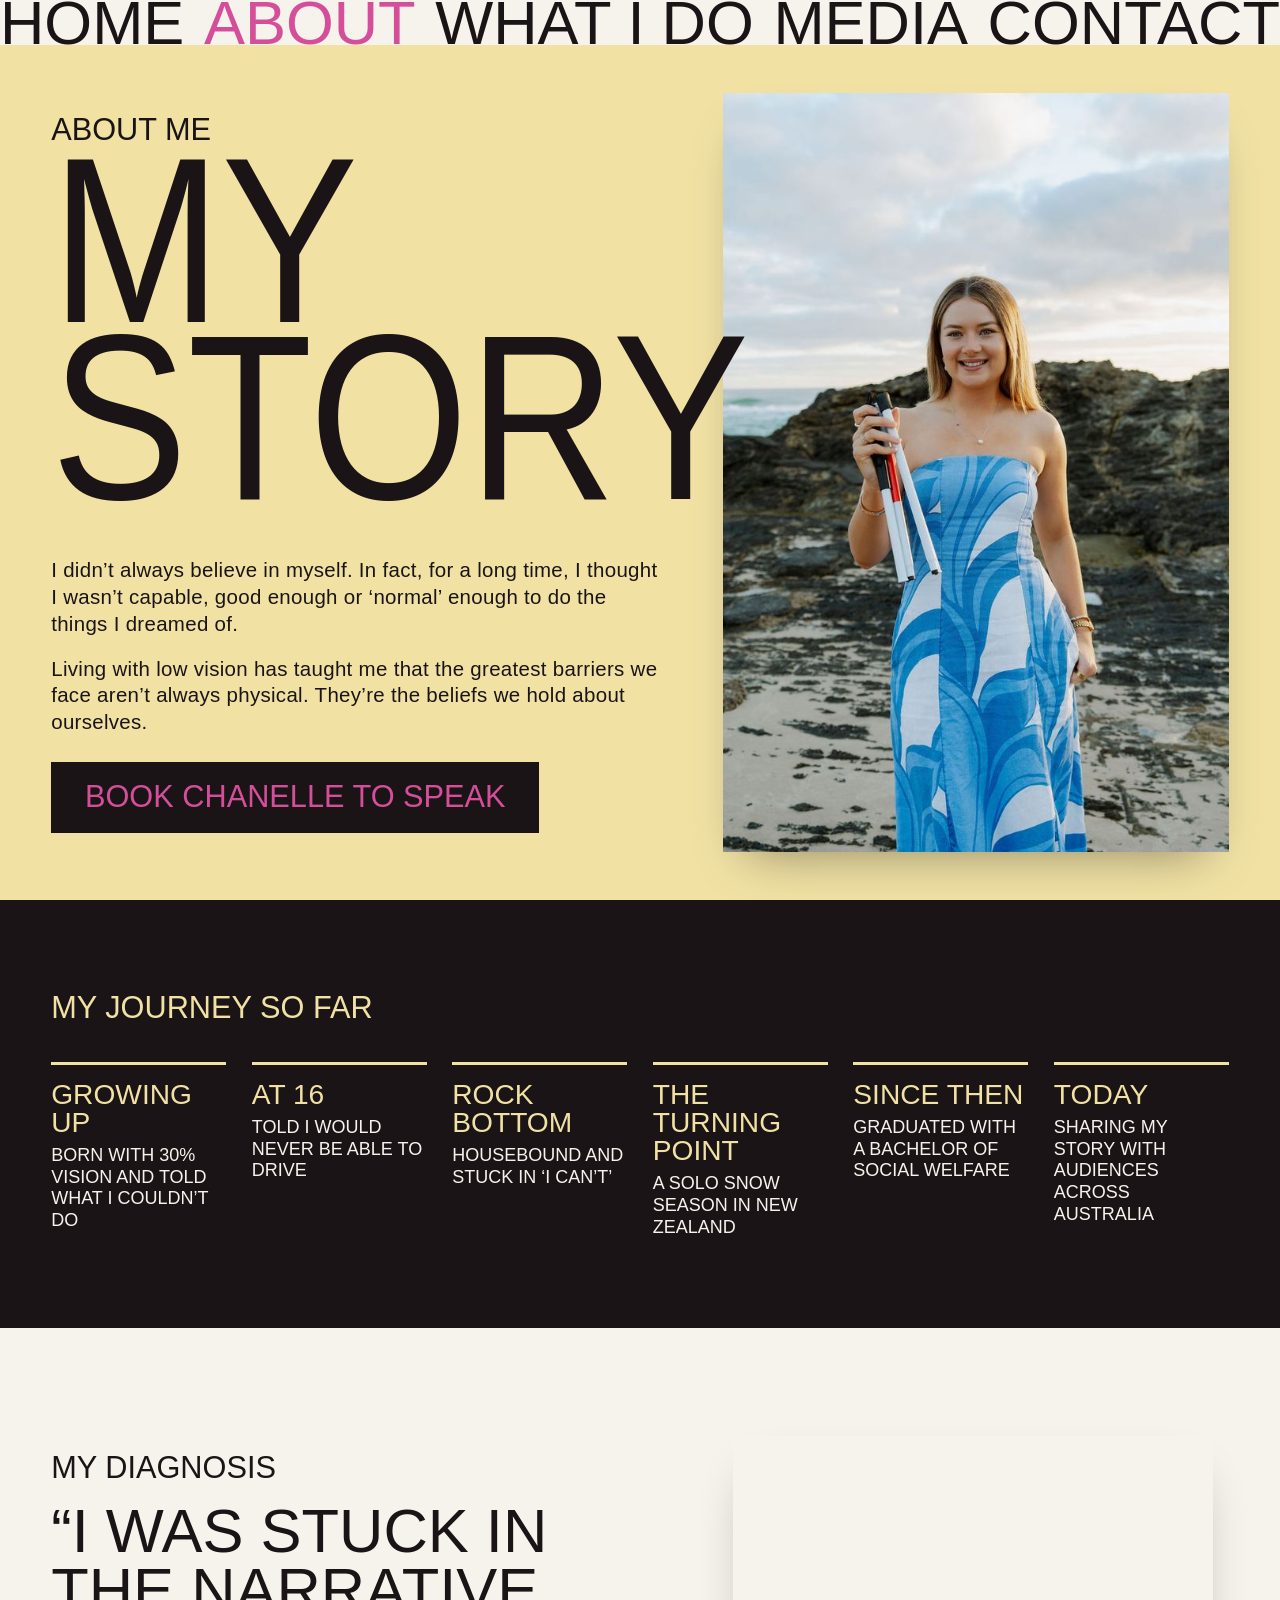
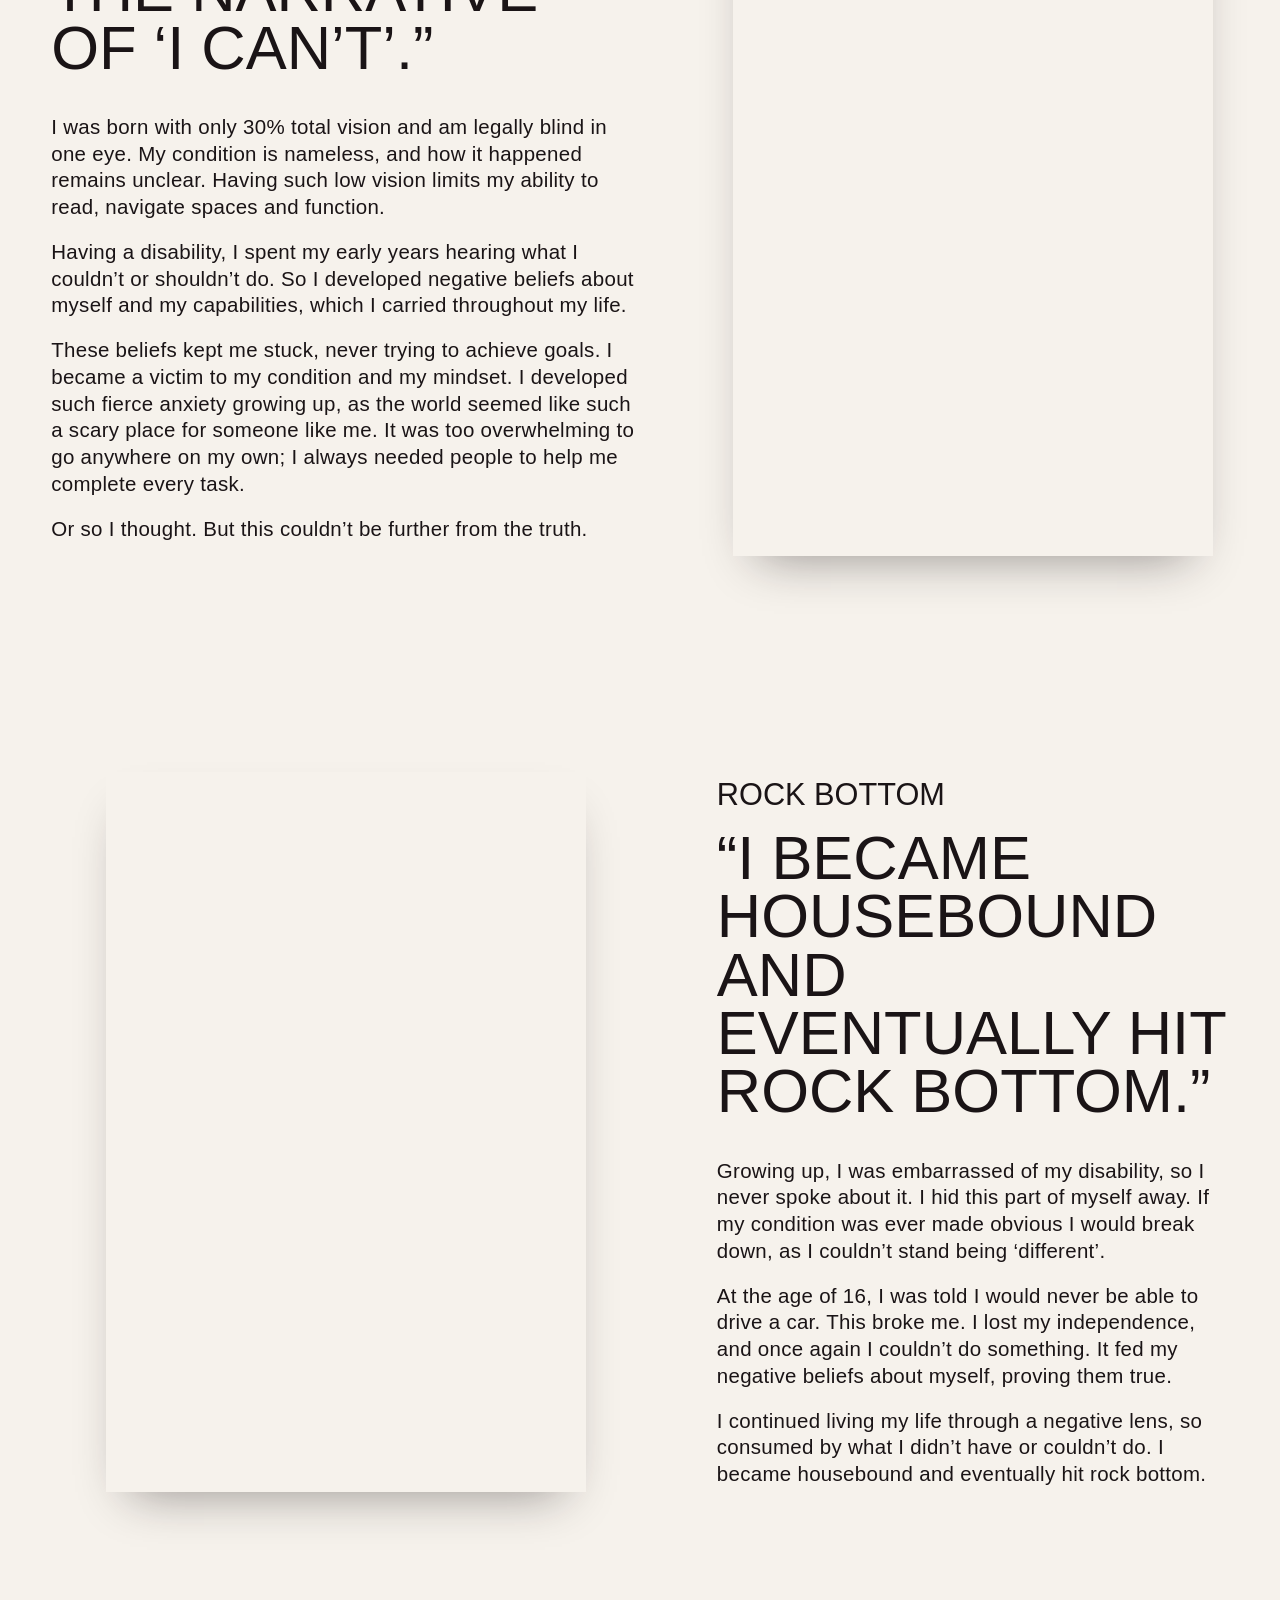
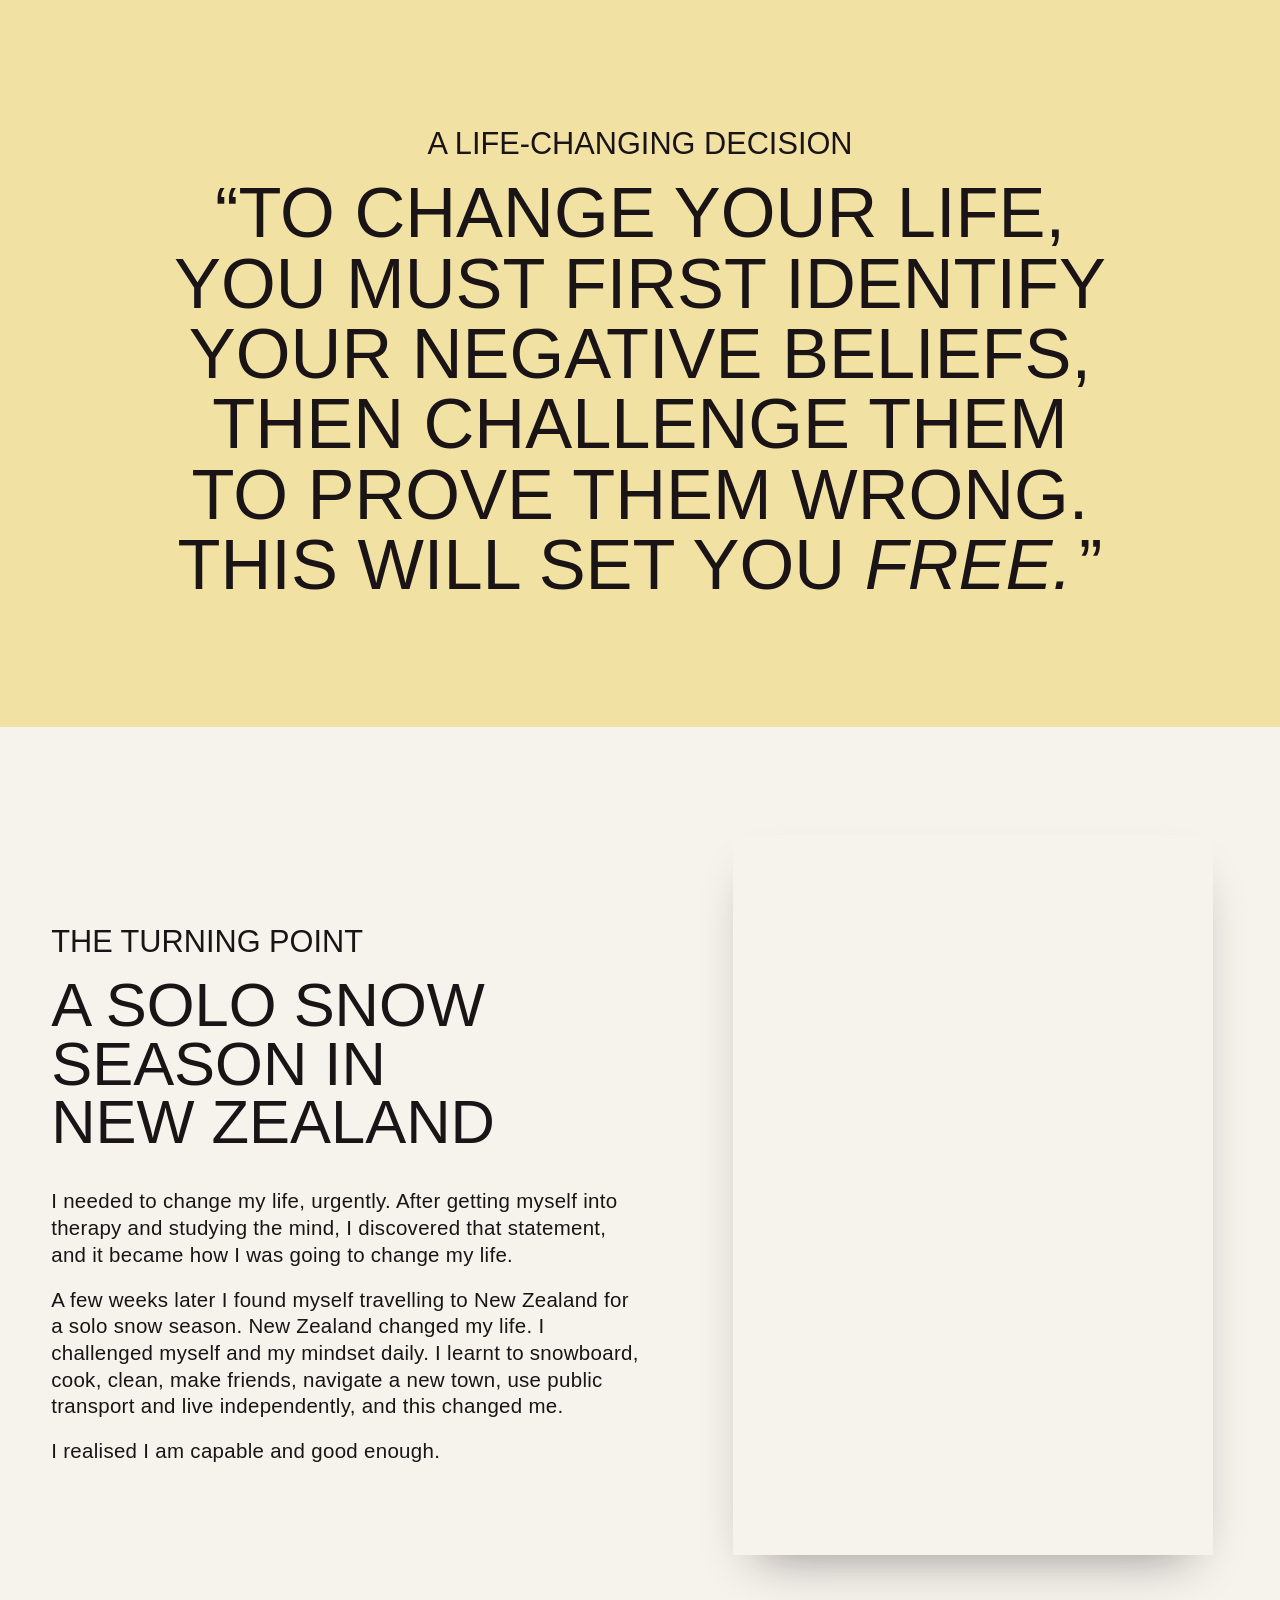
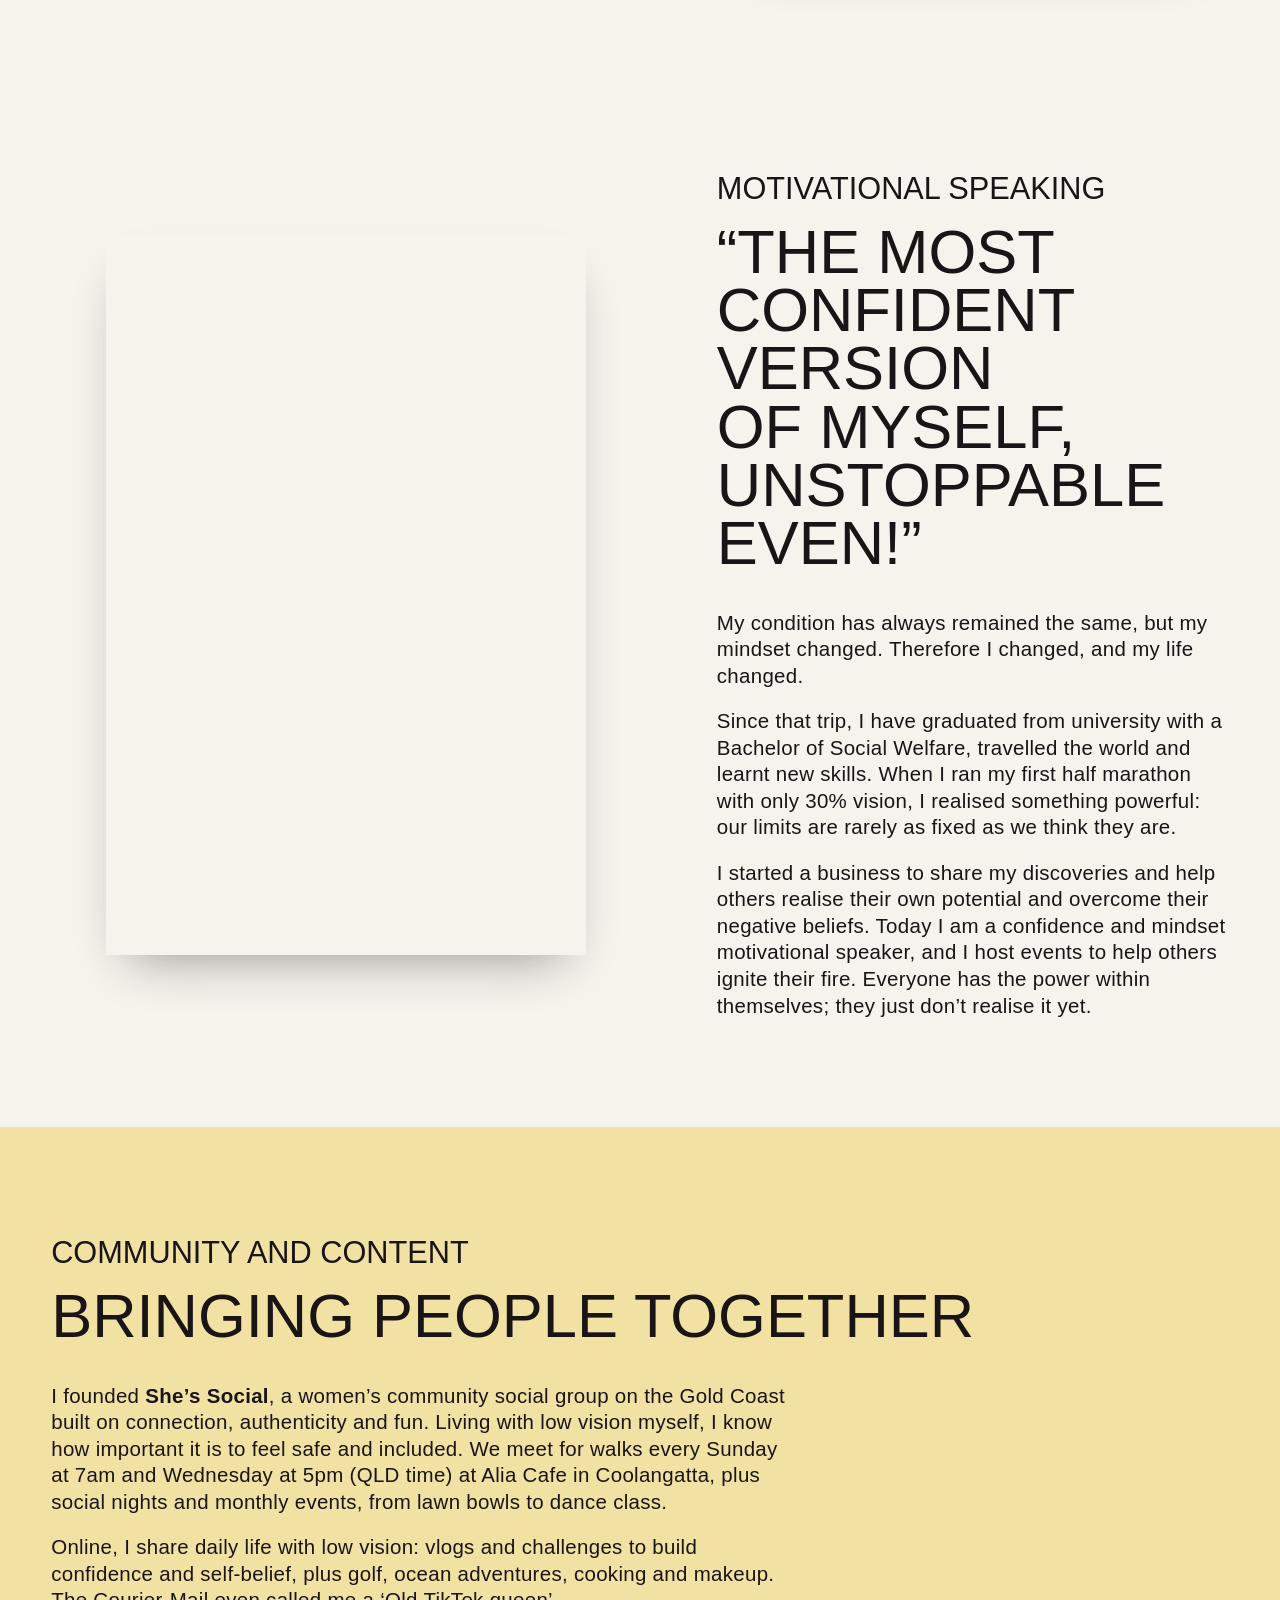
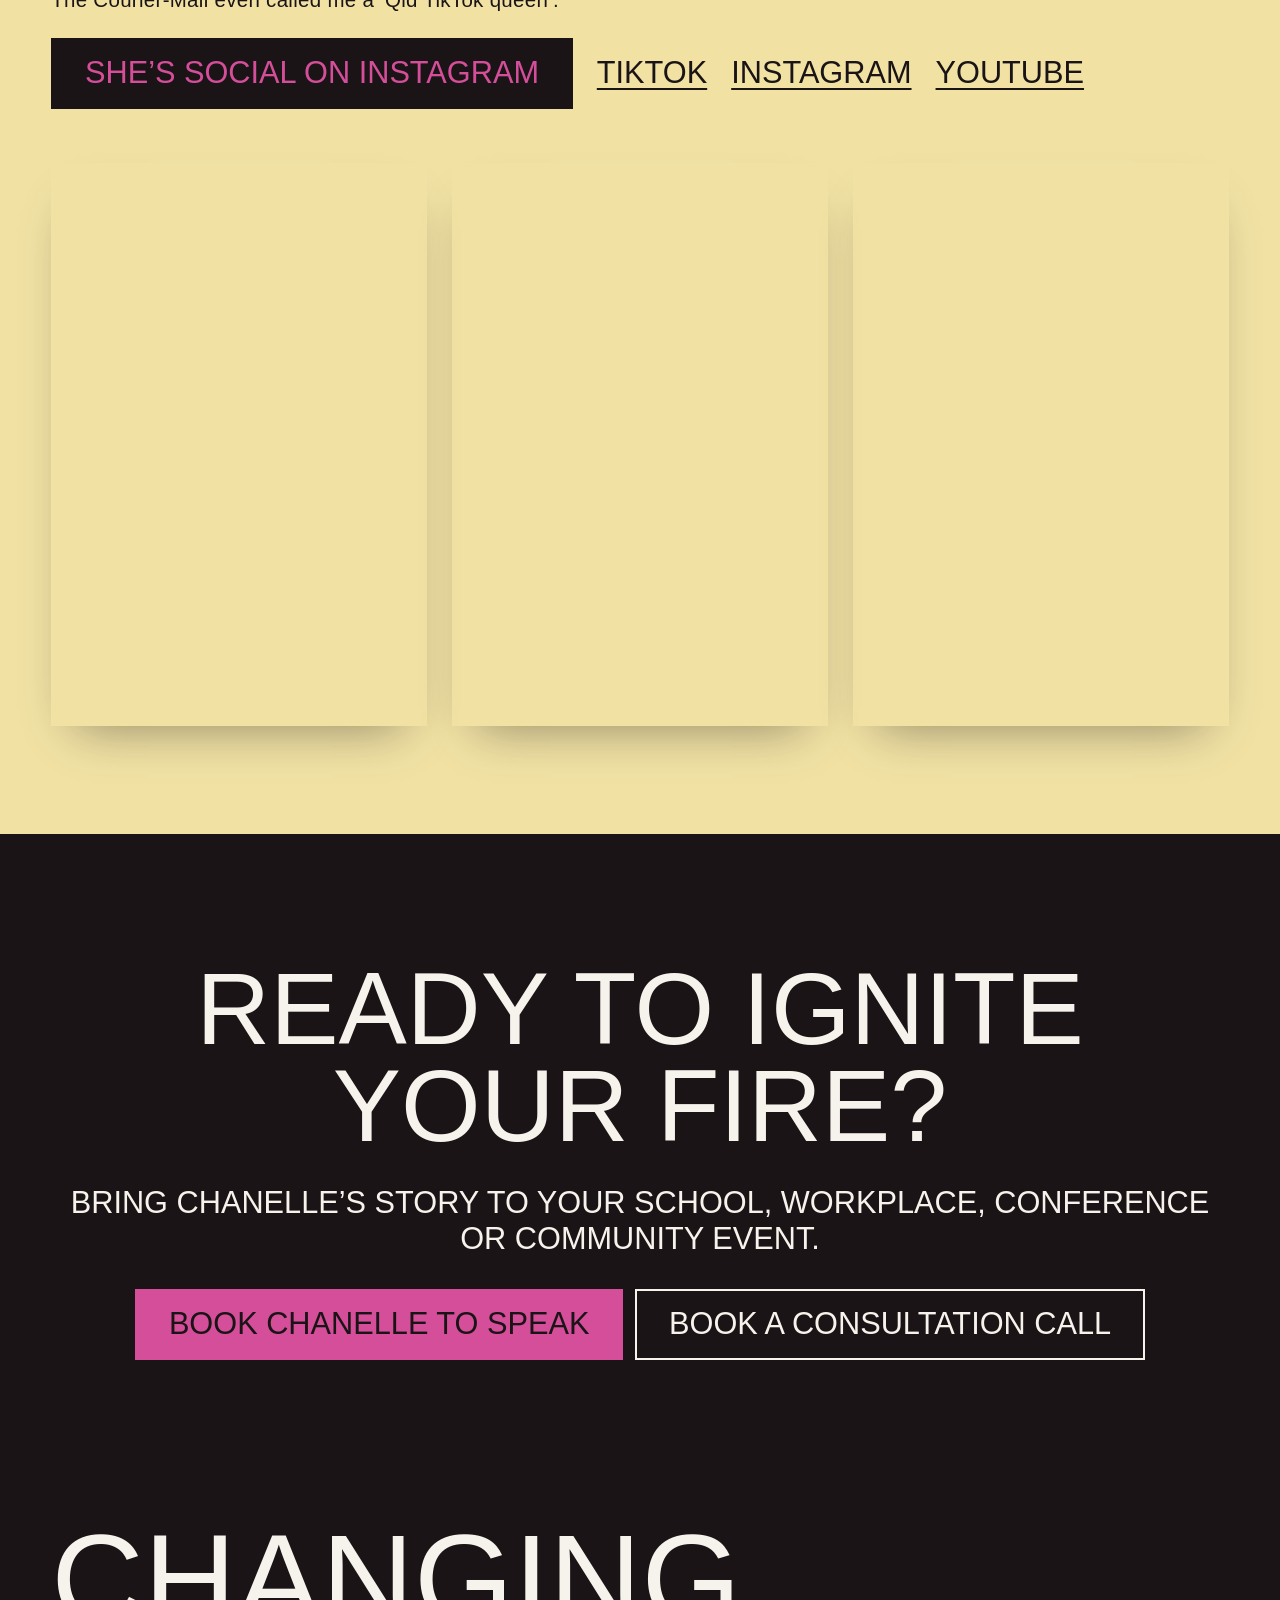
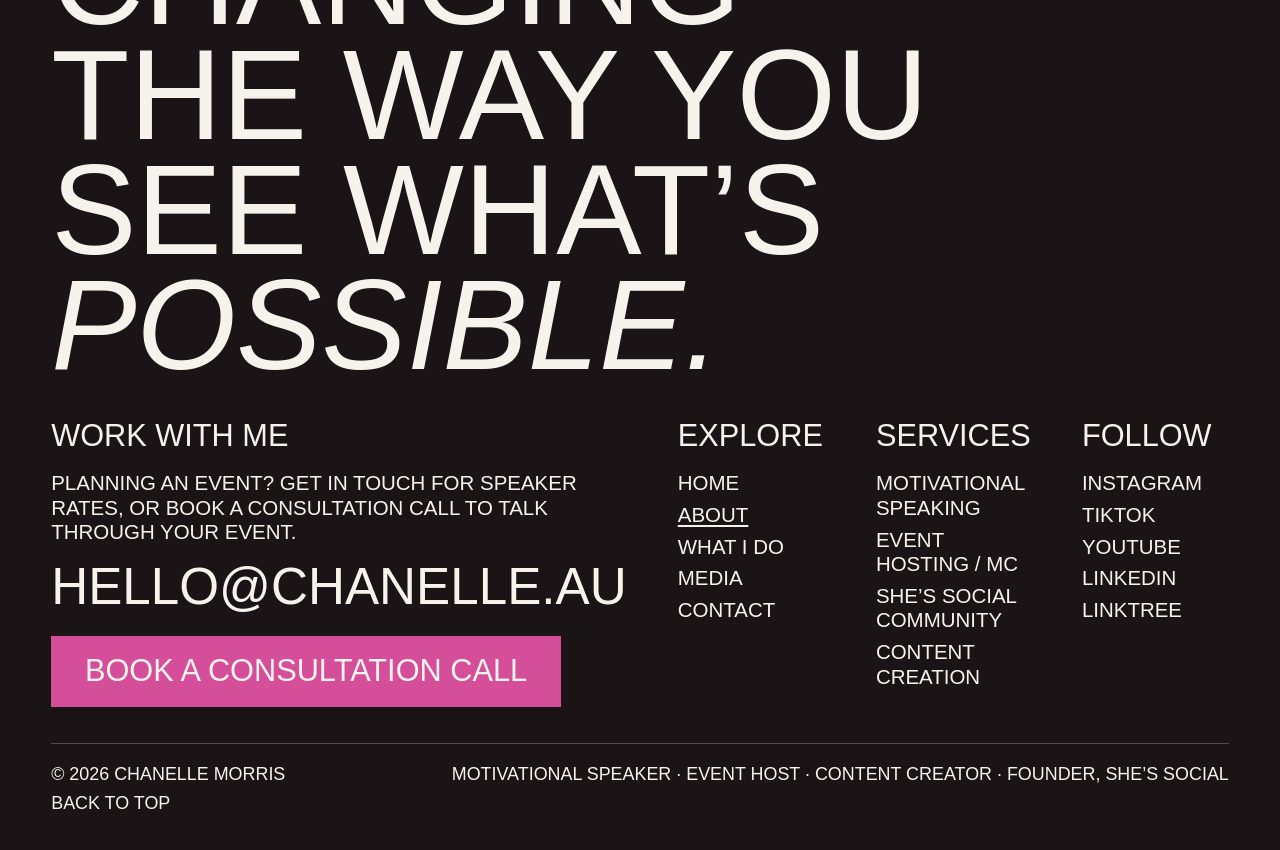
==== about.html @ a8d0dc01 "Client feedback, phases 3-5: five pages, photos and her story - New pages: About (her full story, jo" ====
<!doctype html>
<html lang="en">
<head>
  <meta charset="utf-8">
  <meta name="viewport" content="width=device-width, initial-scale=1">
  <!-- Security: only load code, styles and fonts from this site and Google Fonts;
       no plugins, no framing tricks, forms only post to this site, email or HTTPS.
       Narrow connect-src/form-action to the form service once one is chosen. -->
  <meta http-equiv="Content-Security-Policy" content="default-src 'self'; script-src 'self'; style-src 'self' https://fonts.googleapis.com; font-src https://fonts.gstatic.com; img-src 'self' data:; connect-src 'self' https:; form-action 'self' https: mailto:; base-uri 'self'; object-src 'none'; frame-src 'none'">
  <meta name="referrer" content="strict-origin-when-cross-origin">
  <title>My story · Chanelle Morris</title>
  <meta name="description" content="Born with 30% vision and told what she couldn’t do, Chanelle Morris shares how changing her mindset changed her life.">

  <link rel="preconnect" href="https://fonts.googleapis.com">
  <link rel="preconnect" href="https://fonts.gstatic.com" crossorigin>
  <link rel="stylesheet" href="https://fonts.googleapis.com/css2?family=League+Gothic&family=Mrs+Saint+Delafield&display=swap">
  <link rel="stylesheet" href="style.css">

  <script src="main.js" defer></script>
</head>
<body class="page page--about">
  <header class="site-header">
    <nav class="site-nav" aria-label="Main">
      <a href="index.html">Home</a>
      <a class="site-nav__link" href="about.html" aria-current="page">About</a>
      <a class="site-nav__link" href="what-i-do.html">What I do</a>
      <a class="site-nav__link" href="media.html">Media</a>
      <a class="site-nav__link" href="contact.html">Contact</a>
      <button class="site-nav__toggle" type="button" aria-label="Menu" aria-expanded="false" aria-controls="menu">
        <span></span><span></span><span></span>
      </button>
    </nav>
  </header>

  <div class="menu" id="menu" inert>
    <nav class="menu__nav" aria-label="Menu">
      <a class="menu__link" href="index.html"><span>Home</span></a>
      <a class="menu__link" href="about.html" aria-current="page"><span>About</span></a>
      <a class="menu__link" href="what-i-do.html"><span>What I do</span></a>
      <a class="menu__link" href="media.html"><span>Media</span></a>
      <a class="menu__link" href="contact.html"><span>Contact</span></a>
    </nav>

    <div class="menu__footer">
      <a class="menu__email" href="mailto:hello@chanelle.au">hello@chanelle.au</a>
      <a class="button button--pink menu__cta" href="contact.html?enquiry=consultation">Book a consultation call</a>
      <ul class="menu__social" aria-label="Follow Chanelle">
        <li><a href="https://www.instagram.com/chanellemorriss/" target="_blank" rel="noopener">Instagram</a></li>
        <li><a href="https://www.tiktok.com/@chanellemorriss" target="_blank" rel="noopener">TikTok</a></li>
        <li><a href="https://www.youtube.com/@chanellemorriss" target="_blank" rel="noopener">YouTube</a></li>
        <li><a href="https://au.linkedin.com/in/chanelle-morris-b54a25160" target="_blank" rel="noopener">LinkedIn</a></li>
        <li><a href="https://linktr.ee/chanellemorris" target="_blank" rel="noopener">Linktree</a></li>
      </ul>
    </div>
  </div>

  <main>
    <section class="page-hero" aria-labelledby="page-title">
      <div class="page-hero__text">
        <p class="page-hero__label">About me</p>
        <h1 class="page-hero__title" id="page-title"><span>My story</span></h1>
        <div class="prose page-hero__intro">
          <p>I didn’t always believe in myself. In fact, for a long time, I thought I wasn’t capable, good enough or ‘normal’ enough to do the things I dreamed of.</p>
          <p>Living with low vision has taught me that the greatest barriers we face aren’t always physical. They’re the beliefs we hold about ourselves.</p>
        </div>
        <div class="page-hero__buttons">
        <a class="button" href="contact.html?enquiry=speaking">Book Chanelle to speak</a>
        </div>
      </div>
      <figure class="page-hero__photo">
        <img src="images/photos/cane-folded-1024.jpg" srcset="images/photos/cane-folded-640.jpg 640w, images/photos/cane-folded-1024.jpg 1024w" sizes="(max-width: 700px) 100vw, 40vw" width="1024" height="1536" alt="Chanelle grinning as she holds her folded white cane" decoding="async">
      </figure>
    </section>

    <section class="timeline" aria-labelledby="timeline-title">
      <h2 class="timeline__title" id="timeline-title">My journey so far</h2>
      <ol class="timeline__list">
        <li class="timeline__item">
          <p class="timeline__when">Growing up</p>
          <p class="timeline__what">Born with 30% vision and told what I couldn’t do</p>
        </li>
        <li class="timeline__item">
          <p class="timeline__when">At 16</p>
          <p class="timeline__what">Told I would never be able to drive</p>
        </li>
        <li class="timeline__item">
          <p class="timeline__when">Rock bottom</p>
          <p class="timeline__what">Housebound and stuck in ‘I can’t’</p>
        </li>
        <li class="timeline__item">
          <p class="timeline__when">The turning point</p>
          <p class="timeline__what">A solo snow season in New Zealand</p>
        </li>
        <li class="timeline__item">
          <p class="timeline__when">Since then</p>
          <p class="timeline__what">Graduated with a Bachelor of Social Welfare</p>
        </li>
        <li class="timeline__item">
          <p class="timeline__when">Today</p>
          <p class="timeline__what">Sharing my story with audiences across Australia</p>
        </li>
      </ol>
    </section>

    <section class="chapter">
      <div class="chapter__text">
        <p class="chapter__label">My diagnosis</p>
        <h2 class="chapter__title">“I was stuck in the narrative of ‘I can’t’.”</h2>
        <div class="prose">
          <p>I was born with only 30% total vision and am legally blind in one eye. My condition is nameless, and how it happened remains unclear. Having such low vision limits my ability to read, navigate spaces and function.</p>
          <p>Having a disability, I spent my early years hearing what I couldn’t or shouldn’t do. So I developed negative beliefs about myself and my capabilities, which I carried throughout my life.</p>
          <p>These beliefs kept me stuck, never trying to achieve goals. I became a victim to my condition and my mindset. I developed such fierce anxiety growing up, as the world seemed like such a scary place for someone like me. It was too overwhelming to go anywhere on my own; I always needed people to help me complete every task.</p>
          <p>Or so I thought. But this couldn’t be further from the truth.</p>
        </div>
        <!-- TODO(Chanelle): update the "30%" wording and add more about her condition here when she is ready. -->
      </div>
      <figure class="chapter__photo">
        <img src="images/photos/low-vision-badge-1024.jpg" srcset="images/photos/low-vision-badge-640.jpg 640w, images/photos/low-vision-badge-1024.jpg 1024w" sizes="(max-width: 700px) 100vw, 40vw" width="1024" height="1536" alt="Chanelle smiling as she holds up a badge that reads ‘I have low vision’" loading="lazy" decoding="async">
      </figure>
    </section>

    <section class="chapter chapter--flip">
      <div class="chapter__text">
        <p class="chapter__label">Rock bottom</p>
        <h2 class="chapter__title">“I became housebound and eventually hit rock bottom.”</h2>
        <div class="prose">
          <p>Growing up, I was embarrassed of my disability, so I never spoke about it. I hid this part of myself away. If my condition was ever made obvious I would break down, as I couldn’t stand being ‘different’.</p>
          <p>At the age of 16, I was told I would never be able to drive a car. This broke me. I lost my independence, and once again I couldn’t do something. It fed my negative beliefs about myself, proving them true.</p>
          <p>I continued living my life through a negative lens, so consumed by what I didn’t have or couldn’t do. I became housebound and eventually hit rock bottom.</p>
        </div>
      </div>
      <figure class="chapter__photo">
        <img src="images/photos/beach-sitting-1024.jpg" srcset="images/photos/beach-sitting-640.jpg 640w, images/photos/beach-sitting-1024.jpg 1024w" sizes="(max-width: 700px) 100vw, 40vw" width="1024" height="1536" alt="Chanelle sitting on the sand, resting her cheek on her hand" loading="lazy" decoding="async">
      </figure>
    </section>

    <section class="statement">
      <p class="statement__label">A life-changing decision</p>
      <blockquote class="statement__quote">
        <p>“To change your life, you must first identify your negative beliefs, then challenge them to prove them wrong. This will set you <em>free.</em>”</p>
      </blockquote>
    </section>

    <section class="chapter">
      <div class="chapter__text">
        <p class="chapter__label">The turning point</p>
        <h2 class="chapter__title">A solo snow season in New Zealand</h2>
        <div class="prose">
          <p>I needed to change my life, urgently. After getting myself into therapy and studying the mind, I discovered that statement, and it became how I was going to change my life.</p>
          <p>A few weeks later I found myself travelling to New Zealand for a solo snow season. New Zealand changed my life. I challenged myself and my mindset daily. I learnt to snowboard, cook, clean, make friends, navigate a new town, use public transport and live independently, and this changed me.</p>
          <p>I realised I am capable and good enough.</p>
        </div>
      </div>
      <figure class="chapter__photo">
        <img src="images/photos/cane-stool-1024.jpg" srcset="images/photos/cane-stool-640.jpg 640w, images/photos/cane-stool-1024.jpg 1024w" sizes="(max-width: 700px) 100vw, 40vw" width="1024" height="1536" alt="Chanelle sitting on a stool on the rocks, holding her white cane" loading="lazy" decoding="async">
      </figure>
    </section>

    <section class="chapter chapter--flip">
      <div class="chapter__text">
        <p class="chapter__label">Motivational speaking</p>
        <h2 class="chapter__title">“The most confident version of myself, unstoppable even!”</h2>
        <div class="prose">
          <p>My condition has always remained the same, but my mindset changed. Therefore I changed, and my life changed.</p>
          <p>Since that trip, I have graduated from university with a Bachelor of Social Welfare, travelled the world and learnt new skills. When I ran my first half marathon with only 30% vision, I realised something powerful: our limits are rarely as fixed as we think they are.</p>
          <p>I started a business to share my discoveries and help others realise their own potential and overcome their negative beliefs. Today I am a confidence and mindset motivational speaker, and I host events to help others ignite their fire. Everyone has the power within themselves; they just don’t realise it yet.</p>
        </div>
      </div>
      <figure class="chapter__photo">
        <img src="images/photos/speaking-mic-1024.jpg" srcset="images/photos/speaking-mic-640.jpg 640w, images/photos/speaking-mic-1024.jpg 1024w" sizes="(max-width: 700px) 100vw, 40vw" width="1024" height="1536" alt="Chanelle speaking into a microphone with her notebook open, in front of dark rocks" loading="lazy" decoding="async">
      </figure>
    </section>

    <section class="community" aria-labelledby="community-title">
      <div class="community__text">
        <p class="chapter__label">Community and content</p>
        <h2 class="chapter__title" id="community-title">Bringing people together</h2>
        <div class="prose">
          <p>I founded <strong>She’s Social</strong>, a women’s community social group on the Gold Coast built on connection, authenticity and fun. Living with low vision myself, I know how important it is to feel safe and included. We meet for walks every Sunday at 7am and Wednesday at 5pm (QLD time) at Alia Cafe in Coolangatta, plus social nights and monthly events, from lawn bowls to dance class.</p>
          <p>Online, I share daily life with low vision: vlogs and challenges to build confidence and self-belief, plus golf, ocean adventures, cooking and makeup. The Courier-Mail even called me a ‘Qld TikTok queen’.</p>
        </div>
        <ul class="community__links">
          <li><a class="button" href="https://www.instagram.com/shessocial_/" target="_blank" rel="noopener">She’s Social on Instagram</a></li>
          <li><a href="https://www.tiktok.com/@chanellemorriss" target="_blank" rel="noopener">TikTok</a></li>
          <li><a href="https://www.instagram.com/chanellemorriss/" target="_blank" rel="noopener">Instagram</a></li>
          <li><a href="https://www.youtube.com/@chanellemorriss" target="_blank" rel="noopener">YouTube</a></li>
        </ul>
      </div>
      <div class="community__photos">
        <figure><img src="images/photos/rocks-laughing-1024.jpg" srcset="images/photos/rocks-laughing-640.jpg 640w, images/photos/rocks-laughing-1024.jpg 1024w" sizes="(max-width: 700px) 100vw, 33vw" width="1024" height="1536" alt="Chanelle laughing, sitting on the rocks by the sea" loading="lazy" decoding="async"></figure>
        <figure><img src="images/photos/beach-kick-1024.jpg" srcset="images/photos/beach-kick-640.jpg 640w, images/photos/beach-kick-1024.jpg 1024w" sizes="(max-width: 700px) 100vw, 33vw" width="1024" height="1536" alt="Chanelle kicking up her heel on the sand, laughing" loading="lazy" decoding="async"></figure>
        <figure><img src="images/photos/celebration-1024.jpg" srcset="images/photos/celebration-640.jpg 640w, images/photos/celebration-1024.jpg 1024w" sizes="(max-width: 700px) 100vw, 33vw" width="1024" height="1536" alt="Chanelle laughing, holding a bottle of bubbles and two glasses on the beach" loading="lazy" decoding="async"></figure>
      </div>
    </section>

    <section class="cta-band">
      <h2 class="cta-band__title">Ready to ignite your fire?</h2>
      <p class="cta-band__text">Bring Chanelle’s story to your school, workplace, conference or community event.</p>
      <div class="cta-band__buttons">
        <a class="button button--pink" href="contact.html?enquiry=speaking">Book Chanelle to speak</a>
        <a class="button button--outline" href="contact.html?enquiry=consultation">Book a consultation call</a>
      </div>
    </section>
  </main>

  <footer class="site-footer">
    <p class="site-footer__statement">Changing the way you see what’s <em>possible.</em></p>

    <div class="site-footer__columns">
      <div class="site-footer__contact">
        <h2 class="site-footer__heading">Work with me</h2>
        <p>Planning an event? Get in touch for speaker rates, or book a consultation call to talk through your event.</p>
        <a class="site-footer__email" href="mailto:hello@chanelle.au">hello@chanelle.au</a>
        <a class="button button--pink" href="contact.html?enquiry=consultation">Book a consultation call</a>
      </div>

      <nav aria-label="Footer">
        <h2 class="site-footer__heading">Explore</h2>
        <ul>
          <li><a href="index.html">Home</a></li>
          <li><a href="about.html" aria-current="page">About</a></li>
          <li><a href="what-i-do.html">What I do</a></li>
          <li><a href="media.html">Media</a></li>
          <li><a href="contact.html">Contact</a></li>
        </ul>
      </nav>

      <div>
        <h2 class="site-footer__heading">Services</h2>
        <ul>
          <li>Motivational speaking</li>
          <li>Event hosting / MC</li>
          <li>She’s Social community</li>
          <li>Content creation</li>
        </ul>
      </div>

      <div>
        <h2 class="site-footer__heading">Follow</h2>
        <ul>
          <li><a href="https://www.instagram.com/chanellemorriss/" target="_blank" rel="noopener">Instagram</a></li>
          <li><a href="https://www.tiktok.com/@chanellemorriss" target="_blank" rel="noopener">TikTok</a></li>
          <li><a href="https://www.youtube.com/@chanellemorriss" target="_blank" rel="noopener">YouTube</a></li>
          <li><a href="https://au.linkedin.com/in/chanelle-morris-b54a25160" target="_blank" rel="noopener">LinkedIn</a></li>
          <li><a href="https://linktr.ee/chanellemorris" target="_blank" rel="noopener">Linktree</a></li>
        </ul>
      </div>
    </div>

    <div class="site-footer__bottom">
      <p>© 2026 Chanelle Morris</p>
      <p>Motivational speaker · Event host · Content creator · Founder, She’s Social</p>
      <a href="#">Back to top</a>
    </div>
  </footer>
</body>
</html>
---- style.css ----
/* ==========================================================================
   Tokens
   ========================================================================== */

:root {
  --off-white: #F6F2EC;
  --pink: #D44E9A;   /* sampled from the dress in the hero photo */
  --ink: #1A1416;
  --cream: #FFF8F4;
  --yellow: #F1E2A4;   /* her brand colours (from her previous site): */
  --blue: #9EDCF5;     /* one per section, all with black text */
  --green: #A9C98D;

  --font: "League Gothic", "Arial Narrow", sans-serif;   /* the one typeface, used everywhere... */
  --font-signature: "Mrs Saint Delafield", cursive;        /* ...except her signature */

  /* Nav text size, reused for small labels. The fixed header is a touch taller,
     and full-screen sections fill the screen below it. */
  --nav-size: clamp(1.25rem, 2.4vw, 2.25rem);
  --header-nav-size: calc(var(--nav-size) * 2);   /* desktop header links: twice the label size */
  --header-h: calc(var(--header-nav-size) * 0.735);   /* the capitals' height: the bar hugs the letters top and bottom */
  --screen-h: calc(100svh - var(--header-h));

  --pad: clamp(16px, 4vw, 4rem);   /* side padding */

  /* Hero: CHANELLE · photo · MORRIS. The photo is a 2:3 portrait (height 1.5x
     its width). Both names share one size, set so CHANELLE (2.77em wide) fills
     its side and just touches the photo; then stretched tall. */
  --stage-top: clamp(1.5rem, 6svh, 4rem);
  --photo-w: clamp(220px, min(26vw, 46svh), 420px);
  --tuck: calc(var(--photo-w) * 0.03);   /* just enough to tuck under the photo's edge */
  --hero-name-size: calc(((100vw - 2 * var(--pad) - var(--photo-w)) / 2 + var(--tuck)) / 2.8);
  --hero-stretch: 1.5;
}

/* Phones: a taller header, and the names stack above and below the photo,
   each spanning the full width. */
@media (max-width: 700px) {
  :root {
    --header-h: 48px;   /* Home and the hamburger are inset, so the header is taller */
    --photo-w: 60vw;
    --hero-name-size: calc((100vw - 32px) / 2.8);
    --hero-stretch: 1.25;
  }
}


/* ==========================================================================
   Base
   ========================================================================== */

*,
*::before,
*::after {
  box-sizing: border-box;
}

html {
  scroll-padding-top: var(--header-h);   /* anchor links land just below the fixed header */
}

/* Column layout so the hero (and its pink band) fills the rest of short screens. */
body {
  display: flex;
  flex-direction: column;
  min-height: 100svh;
  margin: 0;
  background: var(--off-white);
  color: var(--ink);
  font-family: var(--font);
  text-transform: uppercase;
  -webkit-font-smoothing: antialiased;
}

main {
  flex: 1 0 auto;
  display: flex;
  flex-direction: column;
}

img {
  display: block;
  max-width: 100%;
}

/* Text for screen readers (and search engines) only. */
.visually-hidden {
  position: absolute;
  width: 1px;
  height: 1px;
  margin: -1px;
  padding: 0;
  overflow: hidden;
  clip-path: inset(50%);
  white-space: nowrap;
  border: 0;
}

/* League Gothic has no italic, so browsers slant it for <em>. The slant leans
   into the next space, so give it a little room back. */
em {
  margin-right: 0.1em;
}

/* One button style: ink with pink text, or pink with ink text on dark
   backgrounds. Both turn off-white on hover. */
.button {
  display: inline-block;
  padding: 0.65em 1.1em;
  border: 0;
  background: var(--ink);
  color: var(--pink);
  font: inherit;
  font-size: var(--nav-size);
  line-height: 1;
  text-align: center;
  text-decoration: none;
  text-transform: inherit;
  cursor: pointer;
  transition: background-color 0.2s, color 0.2s;
}

.button--pink {
  background: var(--pink);
  color: var(--ink);
}

.button--outline {
  background: transparent;
  color: inherit;
  box-shadow: inset 0 0 0 2px currentColor;
}

.button:hover,
.button:focus-visible {
  background: var(--off-white);
  color: var(--ink);
}

.button:focus-visible {
  outline: 2px solid var(--ink);
  outline-offset: 4px;
}


/* ==========================================================================
   Navigation
   ========================================================================== */

/* Pinned to the top of the screen. It also has to sit above the hero: the huge
   name's (invisible) line box reaches up under the links and would otherwise
   swallow their clicks. */
.site-header {
  position: sticky;
  top: 0;
  z-index: 10;
  height: var(--header-h);
  background: var(--off-white);
}

/* Flush with the top and both sides: the first and last items touch the edges,
   with equal gaps between all four. */
.site-nav {
  display: flex;
  justify-content: space-between;
  align-items: flex-start;
}

.site-nav a {
  font-size: var(--header-nav-size);
  line-height: 1;
  text-box: trim-both cap alphabetic;   /* no space above the capitals, so they touch the top */
  text-decoration: none;
  color: var(--ink);
  transition: color 0.2s;
}

.site-nav a:hover,
.site-nav a:focus-visible,
.site-nav a[aria-current="page"] {
  color: var(--pink);
}

/* Underline rather than an outline, which would be cut off at the page edge. */
.site-nav a:focus-visible {
  outline: none;
  text-decoration: underline;
  text-decoration-thickness: 2px;
  text-underline-offset: 0.15em;
}

/* Hamburger (phones only): three equal lines. Hovering breathes the outer two
   apart; opening squeezes them into the middle, then turns them into an X in
   the same spot. Closing runs it backwards. */
.site-nav__toggle {
  display: none;
  position: relative;
  width: 44px;
  height: 44px;
  margin-right: -9px;   /* the tap area overhangs so the lines sit on the 16px inset */
  padding: 0;
  border: 0;
  background: none;
  color: var(--ink);
  cursor: pointer;
  -webkit-tap-highlight-color: transparent;
}

/* No outline: keyboard focus breathes the lines apart instead (below). */
.site-nav__toggle:focus-visible {
  outline: none;
}

/* An 18px-tall icon centred in the 44px button. */
.site-nav__toggle span {
  position: absolute;
  top: 13px;
  left: 9px;
  width: 26px;
  height: 3px;
  background: currentColor;
  transition: rotate 0.2s ease, translate 0.2s ease 0.2s, scale 0.2s ease 0.2s, transform 0.25s ease;
}

.site-nav__toggle span:nth-child(2) {
  top: 20.5px;
}

.site-nav__toggle span:nth-child(3) {
  top: 28px;
}

.site-nav__toggle[aria-expanded="false"]:hover span:nth-child(1),
.site-nav__toggle[aria-expanded="false"]:focus-visible span:nth-child(1) {
  transform: translateY(-2px);
}

.site-nav__toggle[aria-expanded="false"]:hover span:nth-child(3),
.site-nav__toggle[aria-expanded="false"]:focus-visible span:nth-child(3) {
  transform: translateY(2px);
}

.site-nav__toggle[aria-expanded="true"] span {
  transition: translate 0.2s ease, scale 0.2s ease, rotate 0.2s ease 0.2s, transform 0.25s ease;
}

.site-nav__toggle[aria-expanded="true"] span:nth-child(1) {
  translate: 0 7.5px;
  rotate: 45deg;
}

.site-nav__toggle[aria-expanded="true"] span:nth-child(2) {
  scale: 0 1;
}

.site-nav__toggle[aria-expanded="true"] span:nth-child(3) {
  translate: 0 -7.5px;
  rotate: -45deg;
}

/* Phones: just CM and the hamburger, inset from the edges and the same height;
   the links move into the menu. */
@media (max-width: 700px) {
  .site-nav {
    align-items: center;
    height: 100%;
    padding: 0 16px;
  }

  .site-nav a {
    font-size: 24px;   /* capitals ~18px tall, matching the hamburger */
  }

  .site-nav__link {
    display: none;
  }

  .site-nav__toggle {
    display: block;
  }
}


/* ==========================================================================
   Mobile menu
   ========================================================================== */

/* Bold and full width: the five links fill five bands that drop down from the
   top, each in its section's colour, in huge stretched capitals like the hero
   name. Below them, an ink strip with her email across the full width, the
   consultation button and her socials. main.js opens and closes it. */
.menu {
  display: none;
}

@media (max-width: 700px) {
  .menu {
    position: fixed;
    inset: 0;
    z-index: 9;   /* under the header, so Home and the close button stay on top */
    display: flex;
    flex-direction: column;
    visibility: hidden;
    overflow-y: auto;   /* only scrolls on very short screens (a phone on its side) */
    overscroll-behavior: contain;
  }

  .menu.is-open {
    visibility: visible;
  }

  /* On <html> while open: lock the page, and let the pink show through the
     header. (Only <html>: hiding overflow on <body> too would stop the header
     sticking, so it would vanish when the page is scrolled.) */
  .is-menu-open {
    overflow: hidden;
  }

  .is-menu-open .site-header {
    background: transparent;
    touch-action: none;
  }
}

.menu__nav {
  flex: 1 0 auto;
  display: flex;
  flex-direction: column;
}

.menu__link {
  position: relative;
  z-index: calc(5 - var(--i));   /* upper bands pass over lower ones as they drop */
  flex: 1 0 4rem;
  display: flex;
  align-items: center;
  justify-content: flex-end;
  padding: 0 16px;
  background: var(--band);
  color: var(--ink);
  font-size: min((100vw - 32px) / 2.9, 11svh);   /* "What I do" spans nearly the full width */
  line-height: 1;
  text-decoration: none;
}

/* The first band also runs up behind the header (Home and the close button). */
.menu__link:first-child {
  flex-basis: calc(4rem + var(--header-h));
  padding-top: var(--header-h);
}

.menu__link:nth-child(1) { --i: 0; --band: var(--off-white); }   /* Home */
.menu__link:nth-child(2) { --i: 1; --band: var(--yellow); }      /* About */
.menu__link:nth-child(3) { --i: 2; --band: var(--blue); }        /* What I do */
.menu__link:nth-child(4) { --i: 3; --band: var(--green); }       /* Media */
.menu__link:nth-child(5) { --i: 4; --band: var(--pink); }        /* Contact */

/* The hero name's look: capitals trimmed to their height, stretched a little. */
.menu__link span {
  text-box: trim-both cap alphabetic;
  transform: scaleY(1.15);
  transform-origin: right center;
}

.menu__link[aria-current="page"] span {
  text-decoration: underline;
  text-decoration-thickness: 0.05em;
  text-underline-offset: 0.1em;
}

.menu__link:focus-visible {
  outline: 3px solid var(--ink);
  outline-offset: -6px;
}

.menu__footer {
  position: relative;
  z-index: 5;
  display: grid;
  gap: 12px;
  padding: 18px 16px max(16px, env(safe-area-inset-bottom));
  background: var(--ink);
  color: var(--off-white);
}

/* Her email, sized to run the full width. */
.menu__email {
  padding-block: max(0px, (46px - 0.75em) / 2);   /* at least a 44px tap target */
  font-size: min(15.6vw, 9svh);
  line-height: 1;
  text-box: trim-both cap alphabetic;
  color: var(--off-white);
  text-decoration: none;
}

.menu .menu__cta {
  display: block;
}

.menu__social {
  display: flex;
  justify-content: space-between;
  margin: 0;
  padding: 0;
  list-style: none;
  font-size: 1.125rem;
}

.menu__social a {
  display: inline-block;
  min-width: 44px;
  padding-block: 12px;
  color: var(--off-white);
  text-decoration: none;
}

.menu__email:focus-visible,
.menu__social a:focus-visible {
  outline: none;
  text-decoration: underline;
  text-decoration-thickness: 2px;
  text-underline-offset: 0.15em;
}

.menu .button:focus-visible {
  outline-color: var(--off-white);
}


/* ==========================================================================
   Hero
   ========================================================================== */

.hero {
  flex: 1 0 auto;
  display: flex;
  flex-direction: column;
  background: var(--off-white);
  overflow-x: clip;
}

/* --- Name and photo -------------------------------------------------------- */

/* Desktop and tablet: three columns, the photo in the middle. The names sit
   level with the upper part of the photo and tuck under its edges. */
.hero__stage {
  display: grid;
  grid-template-columns: 1fr var(--photo-w) 1fr;
  align-items: start;
  padding: var(--stage-top) var(--pad) 0;
}

.hero__first,
.hero__last {
  position: relative;
  z-index: 1;
  margin: 0;
  margin-top: calc(var(--photo-w) * 0.45 - var(--hero-name-size) * 0.37);   /* centred ~30% down the photo */
  font-size: var(--hero-name-size);
  line-height: 1;
  text-box: trim-both cap alphabetic;
  white-space: nowrap;
  transform: scaleY(var(--hero-stretch));
}

.hero__first {
  justify-self: end;
  margin-right: calc(var(--tuck) * -1);
}

.hero__last {
  justify-self: start;
  margin-left: calc(var(--tuck) * -1);
}

/* The bottom third hangs into the pink band (a third of a 2:3 photo's height
   is half its width). */
.hero__photo {
  position: relative;
  z-index: 2;
  grid-column: 2;
  grid-row: 1;
  width: var(--photo-w);
  aspect-ratio: 2 / 3;
  margin: 0 0 calc(var(--photo-w) * -0.5);
  box-shadow: 0 2rem 4rem -1.5rem rgb(26 20 22 / 0.45);
  transform: translateY(var(--photo-rise, 0px));   /* set by main.js on scroll */
}

.hero__photo img {
  width: 100%;
  height: 100%;
  object-fit: cover;
}

/* Phones: CHANELLE above the photo, MORRIS below it; their stretched letters
   just tuck behind its edges. The stage itself turns pink two-thirds down the
   photo. */
@media (max-width: 700px) {
  .hero__stage {
    --cap: calc(var(--hero-name-size) * 0.735);   /* the names' cap height */
    --split: calc(var(--stage-top) + var(--cap) + var(--photo-w));

    display: flex;
    flex-direction: column;
    align-items: center;
    padding-inline: 16px;
    background: linear-gradient(to bottom, var(--off-white) var(--split), var(--pink) var(--split));
  }

  .hero__first,
  .hero__last,
  .hero__photo {
    margin: 0;
  }
}

/* --- Pink band + quote --------------------------------------------------- */

.hero__band {
  flex: 1 0 auto;
  display: flex;
  justify-content: center;
  padding:
    calc(var(--photo-w) * 0.5 + clamp(3rem, 8svh, 6rem))
    16px
    clamp(4rem, 12svh, 8rem);
  background: var(--pink);
}

@media (max-width: 700px) {
  .hero__band {
    padding-top: clamp(2rem, 5svh, 3rem);
  }
}

.hero__quote {
  max-width: 30ch;
  margin: 0;
  text-align: center;
  color: var(--ink);
  font-size: clamp(2rem, 4.5vw, 3.5rem);
  line-height: 1.1;
}

.hero__quote p {
  margin: 0;
  text-wrap: balance;
}

/* Her signature: the one place a script face is used. */
.hero__signature {
  margin-top: 0.4rem;
  font-family: var(--font-signature);
  font-size: clamp(3rem, 6vw, 5.5rem);
  line-height: 1.2;
  text-transform: none;
  rotate: -4deg;
}


/* ==========================================================================
   About
   ========================================================================== */

/* A full screen in yellow, type-led: a giant stat on one side, her story on
   the other, and her roles running along the bottom. */
.about {
  display: grid;
  grid-template-columns: 1fr 1.1fr 0.75fr;
  grid-template-rows: auto 1fr auto;
  grid-template-areas:
    "label label   label"
    "stat  content photo"
    "roles roles   roles";
  gap: clamp(1.25rem, 3svh, 3rem) clamp(2rem, 5vw, 6rem);
  min-height: var(--screen-h);
  padding: clamp(1.5rem, 4svh, 3rem) clamp(16px, 4vw, 4rem);
  background: var(--yellow);
  color: var(--ink);
}

.about__label {
  grid-area: label;
  margin: 0;
  font-size: var(--nav-size);
}

.about__stat {
  grid-area: stat;
  align-self: center;
}

.about__stat-number {
  margin: 0;
  font-size: min(34vw, 62svh);
  line-height: 1;
  text-box: trim-both cap alphabetic;
  color: var(--pink);
}

.about__stat-caption {
  margin: 1.25rem 0 0;
  font-size: var(--nav-size);
}

.about__content {
  grid-area: content;
  align-self: center;
  font-size: clamp(1.125rem, 1.6vw, 1.625rem);
  line-height: 1.15;
}

.about__title {
  margin: 0 0 0.4em;
  font-size: clamp(2.75rem, 5vw, 5rem);
  font-weight: 400;
  line-height: 0.95;
  text-wrap: balance;
}

.about__content p {
  margin: 0 0 1em;
}

.about__content .button {
  margin-top: 0.25em;
}

.about__photo {
  grid-area: photo;
  align-self: center;
  margin: 0;
  aspect-ratio: 2 / 3;
  box-shadow: 0 1.5rem 3rem -1.5rem rgb(26 20 22 / 0.45);
}

.about__photo img {
  width: 100%;
  height: 100%;
  object-fit: cover;
}

/* Spread edge to edge like the nav. */
.about__roles {
  grid-area: roles;
  display: flex;
  flex-wrap: wrap;
  justify-content: space-between;
  gap: 0.5rem 2rem;
  margin: 0;
  padding: 1.25rem 0 0;
  list-style: none;
  border-top: 1px solid rgb(26 20 22 / 0.25);
  font-size: clamp(1rem, 1.8vw, 1.75rem);
}

/* Phones: one column, stat above the story. */
@media (max-width: 700px) {
  .about {
    grid-template-columns: 1fr;
    grid-template-rows: auto;
    grid-template-areas:
      "label"
      "stat"
      "content"
      "photo"
      "roles";
  }

  .about__stat-number {
    font-size: 45vw;
  }

  .about__roles {
    display: grid;
    grid-template-columns: 1fr 1fr;
  }
}


/* ==========================================================================
   What I do
   ========================================================================== */

/* Full screen in blue: the four services stack down the left in equal bands,
   and the right side fades between their descriptions as you hover them (main.js). */
.services {
  display: grid;
  grid-template-columns: 3fr 2fr;
  grid-template-areas: "list detail";
  min-height: var(--screen-h);
  background: var(--blue);
}

.services__list {
  grid-area: list;
  display: grid;
  grid-template-rows: repeat(4, 1fr);
  margin: 0;
  padding: 0;
  list-style: none;
  border-right: 1px solid rgb(26 20 22 / 0.15);
}

.services__list li + li {
  border-top: 1px solid rgb(26 20 22 / 0.15);
}

/* Each service fills its whole band, so hovering anywhere in it works. */
.services__item {
  display: flex;
  align-items: center;
  width: 100%;
  height: 100%;
  padding: 0 clamp(16px, 4vw, 4rem);
  border: 0;
  background: none;
  font: inherit;
  text-transform: inherit;
  text-align: left;
  color: inherit;
  cursor: pointer;
}

/* Styled after the hero name: tall capitals, stretched a little. */
.services__item span {
  font-size: min(11svh, 7vw);
  line-height: 1;
  text-box: trim-both cap alphabetic;
  white-space: nowrap;
  transform: scaleY(1.15);
  transition: translate 0.3s ease;
}

.services__item:hover span,
.services__item.is-active span {
  font-style: italic;
  translate: 0.2em 0;
}

.services__item:focus-visible {
  outline: 2px solid var(--ink);
  outline-offset: -6px;
}

.services__detail {
  grid-area: detail;
  display: grid;
  grid-template-rows: auto 1fr auto;
  padding: clamp(1.5rem, 4svh, 3rem) clamp(16px, 4vw, 4rem);
}

.services__more,
.media__more {
  justify-self: start;
}

.services__title {
  margin: 0;
  font-size: var(--nav-size);
  font-weight: 400;
}

/* The panels share one grid cell and crossfade. The cell is as tall as the
   longest panel, so nothing jumps when they swap. */
.services__panels {
  display: grid;
  align-items: center;
}

.services__panel {
  grid-area: 1 / 1;
  visibility: hidden;
  opacity: 0;
}

.services__panel.is-active {
  visibility: visible;
  opacity: 1;
}

.services__number {
  margin: 0 0 0.75rem;
  font-size: clamp(2rem, 4vw, 3.5rem);
  line-height: 1;
}

.services__text {
  margin: 0;
  font-size: clamp(1.75rem, 3vw, 3.25rem);
  line-height: 1.05;
  text-wrap: balance;
}

/* Phones: the description sits on top, the services fill the rest below. */
@media (max-width: 700px) {
  .services {
    grid-template-columns: 1fr;
    grid-template-rows: auto 1fr;
    grid-template-areas:
      "detail"
      "list";
  }

  .services__detail {
    gap: 1.5rem;
  }

  .services__list {
    grid-template-rows: repeat(4, minmax(5rem, 1fr));
    border-top: 1px solid rgb(26 20 22 / 0.15);
    border-right: 0;
  }

  .services__item span {
    font-size: 10.5vw;
  }
}


/* ==========================================================================
   Media
   ========================================================================== */

/* Full screen in green: interviews and podcasts as a list of rows,
   each with its type, the outlet, the title and a link out. */
.media {
  display: grid;
  grid-template-rows: auto 1fr auto;
  min-height: var(--screen-h);
  padding: clamp(1.5rem, 4svh, 3rem) clamp(16px, 4vw, 4rem);
  background: var(--green);
  color: var(--ink);
}

.media__heading {
  margin: 0 0 clamp(0.75rem, 2svh, 2rem);
  font-size: var(--nav-size);
  font-weight: 400;
}

.media__more {
  margin-top: clamp(1rem, 3svh, 2rem);
}

.media__list {
  display: grid;
  grid-auto-rows: 1fr;
  margin: 0;
  padding: 0;
  list-style: none;
}

.media__item {
  display: grid;
  grid-template-columns: 8rem minmax(0, 2.4fr) minmax(0, 2.6fr) 9rem;
  align-items: center;
  gap: 1rem clamp(1rem, 3vw, 3rem);
  padding: 0.5rem 0;
  border-top: 1px solid rgb(26 20 22 / 0.25);
}

.media__item p,
.media__item h3 {
  margin: 0;
}

.media__type {
  font-size: clamp(1rem, 1.4vw, 1.25rem);
}

.media__outlet {
  font-size: clamp(1.75rem, 3.4vw, 3.75rem);
  font-weight: 400;
  line-height: 0.95;
}

.media__title {
  font-size: clamp(1.125rem, 1.9vw, 1.875rem);
  line-height: 1.15;
}

.media__links {
  display: flex;
  justify-content: flex-end;
  gap: 1.25rem;
  font-size: clamp(1.25rem, 2.6vw, 2.75rem);
}

.media__links a {
  color: var(--ink);
  text-decoration: underline;
  text-decoration-thickness: 2px;
  text-underline-offset: 0.15em;
}

.media__links a:hover,
.media__links a:focus-visible {
  outline: none;
  text-decoration-thickness: 4px;
}

/* Phones: type and link on the top line, outlet and title below. */
@media (max-width: 700px) {
  .media__list {
    grid-auto-rows: auto;
  }

  .media__item {
    grid-template-columns: 1fr auto;
    grid-template-areas:
      "type   links"
      "outlet outlet"
      "title  title";
    gap: 0.4rem 1rem;
    padding: 1.25rem 0;
  }

  .media__type   { grid-area: type; }
  .media__outlet { grid-area: outlet; }
  .media__title  { grid-area: title; }
  .media__links  { grid-area: links; }
}


/* ==========================================================================
   Logos
   ========================================================================== */

/* Full screen and full width: who she's worked with. Logos keep their brand
   colours (two sit in solid colour boxes, so a one-colour treatment would turn
   them into blocks). */
.logos {
  --logo-h: clamp(34px, 5.5svh, 54px);

  display: grid;
  grid-template-rows: auto 1fr;
  gap: clamp(1.5rem, 5svh, 3rem);
  min-height: var(--screen-h);
  padding: clamp(3.5rem, 12svh, 7rem) clamp(16px, 4vw, 4rem) clamp(1.5rem, 4svh, 3rem);   /* generous space above the title */
  background: var(--cream);
}

/* Big and centred at the top: the hero name's tall, slightly stretched
   capitals, at the size of the footer's closing line. */
.logos__title {
  margin: 0;
  font-size: clamp(3.5rem, 10vw, 11rem);
  font-weight: 400;
  line-height: 1;
  text-align: center;
  text-box: trim-both cap alphabetic;
  transform: scaleY(1.15);
}

/* One grid of identical cells with each logo centred in its own, so every row
   and column lines up: seven across on desktop (two full rows of 14), two
   across on smaller screens (seven full rows). */
.logos__grid {
  align-self: center;   /* the logos sit in the middle of the space below the title */
  display: grid;
  grid-template-columns: repeat(7, minmax(0, 1fr));
  grid-auto-rows: clamp(140px, 24svh, 220px);
  margin: 0;
  padding: 0;
  list-style: none;
}

.logos__grid li {
  display: grid;
  place-items: center;
  min-width: 0;
}

/* Each logo links to its organisation (new tab). The link fills the whole
   cell, so the logo stays centred and the whole cell is clickable. */
.logos__grid a {
  display: grid;
  place-items: center;
  width: 100%;
  height: 100%;
}

.logos__grid a img {
  transition: scale 0.3s ease;
}

.logos__grid a:hover img,
.logos__grid a:focus-visible img {
  scale: 1.06;
}

.logos__grid a:focus-visible {
  outline: 2px solid var(--pink);
  outline-offset: -4px;
}

/* Logos are balanced by area rather than all sharing one height: squarer ones
   get taller, very wide ones shorter (scale ~ sqrt(3 / aspect ratio)). The
   files are trimmed to their artwork, so their edges line up exactly. */
.logos__logo {
  width: auto;
  max-width: 78%;   /* leaves clear space between neighbours */
  height: calc(var(--logo-h) * var(--logo-scale, 1));
  object-fit: contain;
}

.logos__logo--square  { --logo-scale: 1.7; }    /* ~1:1 */
.logos__logo--compact { --logo-scale: 1.3; }    /* ~1.5-2:1 */
.logos__logo--wide    { --logo-scale: 0.85; }   /* ~4-4.7:1 */
.logos__logo--xwide   { --logo-scale: 0.68; }   /* ~6:1 */

/* Spoony has no logo file yet, so its name is set in the site's type. */
.logos__wordmark {
  font-size: calc(var(--logo-h) * 1.15);
  line-height: 1;
  text-box: trim-both cap alphabetic;   /* centre the capitals themselves */
}

@media (max-width: 999px) {
  .logos {
    --logo-h: 32px;

    padding-top: clamp(2.5rem, 7svh, 4rem);
  }

  .logos__grid {
    grid-template-columns: repeat(2, minmax(0, 1fr));
    grid-auto-rows: clamp(76px, 10svh, 120px);
  }
}


/* ==========================================================================
   Contact
   ========================================================================== */

/* Full screen and full width in pink: a big title and how to reach her on the
   left, the enquiry form on the right. main.js validates and sends it. */
.contact {

  display: grid;
  grid-template-columns: minmax(0, 1fr) minmax(0, 1.3fr);
  align-items: center;
  gap: clamp(2rem, 6vw, 8rem);
  min-height: var(--screen-h);
  padding: clamp(1.5rem, 4svh, 3rem) clamp(16px, 4vw, 4rem);
  background: var(--pink);
  color: var(--ink);
}

/* Same style as the logos title: the hero name's stretched capitals. */
.contact__title {
  margin: 0 0 0.35em;
  font-size: clamp(3.5rem, 8vw, 9rem);
  font-weight: 400;
  line-height: 1;
  text-box: trim-both cap alphabetic;
  transform: scaleY(1.15);
  transform-origin: left bottom;
}

.contact__intro p {
  max-width: 30em;
  margin: 0 0 1rem;
  font-size: clamp(1.125rem, 1.6vw, 1.5rem);
  line-height: 1.2;
}

.contact__photo {
  width: min(100%, 15rem);
  margin: 1.5rem 0 0;
  aspect-ratio: 2 / 3;
  box-shadow: 0 1.5rem 3rem -1.5rem rgb(26 20 22 / 0.45);
}

.contact__photo img {
  width: 100%;
  height: 100%;
  object-fit: cover;
}

.contact__intro a {
  color: inherit;
  text-decoration-thickness: 2px;
  text-underline-offset: 0.15em;
}

.contact__form {
  position: relative;
  display: grid;
  gap: clamp(0.75rem, 2svh, 1.25rem);
}

.contact__note {
  margin: 0;
  font-size: clamp(1rem, 1.3vw, 1.125rem);
}

.contact__row {
  display: grid;
  grid-template-columns: 1fr 1fr;
  gap: inherit;
}

.contact__field {
  display: grid;
  gap: 0.4rem;
}

.contact__field label {
  font-size: clamp(1.125rem, 1.5vw, 1.375rem);
}

/* Typed text isn't forced to capitals, so emails and messages read as written. */
.contact__field input,
.contact__field textarea {
  width: 100%;
  padding: 0.55em 0.75em;
  border: 1px solid rgb(26 20 22 / 0.45);
  border-radius: 0;
  background: rgb(255 255 255 / 0.22);
  color: var(--ink);
  font: inherit;
  font-size: clamp(1.125rem, 1.4vw, 1.375rem);
  line-height: 1.5;
  letter-spacing: 0.02em;
  text-transform: none;
}

/* Custom dropdown (built by main.js from the <select>, which it then hides).
   Same box as the other fields; the open list is ink with a pink edge, and the
   option under your finger or cursor turns pink. */
.select {
  position: relative;
}

.select__button {
  position: relative;
  width: 100%;
  padding: 0.55em 2.5em 0.55em 0.75em;
  border: 1px solid rgb(26 20 22 / 0.45);
  border-radius: 0;
  background: rgb(255 255 255 / 0.22);
  color: var(--ink);
  font: inherit;
  font-size: clamp(1.125rem, 1.4vw, 1.375rem);
  line-height: 1.5;
  letter-spacing: 0.02em;
  text-align: left;
  cursor: pointer;
  user-select: none;
}

/* The arrow flips when the list is open. */
.select__button::after {
  content: "";
  position: absolute;
  top: 50%;
  right: 1em;
  width: 0.45em;
  height: 0.45em;
  border-right: 2px solid currentColor;
  border-bottom: 2px solid currentColor;
  translate: 0 -70%;
  rotate: 45deg;
  transition: rotate 0.2s ease, translate 0.2s ease;
}

.select__button[aria-expanded="true"] {
  border-color: var(--ink);
}

.select__button[aria-expanded="true"]::after {
  translate: 0 -25%;
  rotate: -135deg;
}

.select__button:focus-visible {
  outline: 2px solid var(--ink);
  outline-offset: 0;
  border-color: var(--ink);
}

.select__list {
  position: absolute;
  top: calc(100% + 4px);
  left: 0;
  right: 0;
  z-index: 20;
  margin: 0;
  padding: 0;
  list-style: none;
  border: 1px solid var(--ink);
  background: var(--ink);
  box-shadow: 0 1.5rem 3rem -1rem rgb(0 0 0 / 0.6);
}

.select__list[hidden] {
  display: none;
}

.select__option {
  padding: 0.6em 0.75em;
  font-size: clamp(1.125rem, 1.4vw, 1.375rem);
  line-height: 1.5;
  letter-spacing: 0.02em;
  cursor: pointer;
  transition: background-color 0.15s, color 0.15s;
}

.select__option[aria-selected="true"] {
  background: color-mix(in oklab, var(--pink) 30%, var(--ink));
}

.select__option.is-active {
  background: var(--pink);
  color: var(--ink);
}

/* Fixed size: the message box can't be dragged bigger. */
.contact__field textarea {
  height: clamp(8rem, 22svh, 12rem);
  resize: none;
}

.contact__field input:focus-visible,
.contact__field textarea:focus-visible {
  outline: 2px solid var(--ink);
  outline-offset: 0;
  border-color: var(--ink);
}

.contact__field [aria-invalid="true"] {
  border: 2px solid var(--ink);
}

.contact__meta {
  display: flex;
  justify-content: space-between;
  gap: 1rem;
}

.contact__error,
.contact__count,
.contact__status {
  margin: 0;
  font-size: clamp(1rem, 1.3vw, 1.125rem);
}

.contact__error {
  font-style: italic;
}

.contact__count {
  margin-left: auto;
}

/* Spam trap: moved off screen rather than hidden, as some bots skip hidden
   fields. */
.contact__trap {
  position: absolute;
  left: -10000px;
  width: 1px;
  height: 1px;
  overflow: hidden;
}

.contact__submit {
  justify-self: start;
}

.contact__submit:disabled {
  opacity: 0.6;
  cursor: progress;
}

.contact__status {
  min-height: 1.2em;
}

/* Phones: one column, title above the form. */
@media (max-width: 700px) {
  .contact {
    grid-template-columns: 1fr;
    align-content: center;
  }

  .contact__row {
    grid-template-columns: 1fr;
  }
}


/* ==========================================================================
   Pages: About, What I do, Media, Contact
   ========================================================================== */

/* Each page has its own colour (Home's "Get in touch" section is pink). */
.page--about     { --page-colour: var(--yellow); }
.page--what-i-do { --page-colour: var(--blue); }
.page--media     { --page-colour: var(--green); }
.contact-cta     { --page-colour: var(--pink); }

/* Long reading text is in sentence case so it's easy to read; headings,
   labels and short lines stay in capitals. */
.prose {
  font-size: clamp(1.25rem, 1.6vw, 1.55rem);
  line-height: 1.3;
  letter-spacing: 0.015em;
  text-transform: none;
}

.prose p {
  max-width: 36em;
  margin: 0 0 0.9em;
}

.prose p:last-child {
  margin-bottom: 0;
}

/* Shared photo frame: 2:3 portrait with a soft shadow. */
.page-hero__photo,
.chapter__photo,
.community__photos figure {
  margin: 0;
  aspect-ratio: 2 / 3;
  box-shadow: 0 1.5rem 3rem -1.5rem rgb(26 20 22 / 0.45);
}

.page-hero__photo img,
.chapter__photo img,
.community__photos img {
  width: 100%;
  height: 100%;
  object-fit: cover;
}

/* --- Page hero: a huge title and intro beside a photo, in the page colour --- */

.page-hero {
  display: grid;
  grid-template-columns: minmax(0, 1.2fr) minmax(0, 1fr);
  align-items: center;
  gap: clamp(2rem, 5vw, 6rem);
  min-height: var(--screen-h);
  padding: clamp(1.5rem, 4svh, 3rem) var(--pad);
  background: var(--page-colour);
}

.page-hero__label,
.chapter__label,
.statement__label {
  margin: 0 0 1rem;
  font-size: var(--nav-size);
}

/* The hero name's stretched capitals; the padding leaves room for the stretch. */
.page-hero__title {
  margin: 0 0 0.3em;
  padding-block: 0.06em;
  font-size: min(16vw, 28svh);
  font-weight: 400;
  line-height: 1;
}

.page-hero__title span {
  display: block;
  text-box: trim-both cap alphabetic;
  transform: scaleY(1.15);
}

/* "Get in touch" is longer than the page titles: keep it on one line. */
.contact-cta .page-hero__title {
  font-size: min(11vw, 24svh);
}

.page-hero__buttons {
  display: flex;
  flex-wrap: wrap;
  gap: 0.75rem;
  margin-top: clamp(1.25rem, 3svh, 2rem);
}

.page-hero__photo {
  justify-self: center;
  width: min(100%, (var(--screen-h) - 6rem) / 1.5);
}

/* --- Journey timeline ------------------------------------------------------- */

.timeline {
  padding: clamp(3rem, 10svh, 6rem) var(--pad);
  background: var(--ink);
  color: var(--off-white);
}

.timeline__title {
  margin: 0 0 clamp(1.5rem, 4svh, 2.5rem);
  font-size: var(--nav-size);
  font-weight: 400;
  color: var(--page-colour);
}

.timeline__list {
  display: grid;
  grid-template-columns: repeat(6, minmax(0, 1fr));
  gap: 1.5rem clamp(1rem, 2vw, 2rem);
  margin: 0;
  padding: 0;
  list-style: none;
}

.timeline__item {
  padding-top: 1rem;
  border-top: 3px solid var(--page-colour);
}

.timeline__when,
.timeline__what {
  margin: 0;
}

.timeline__when {
  margin-bottom: 0.5rem;
  font-size: clamp(1.5rem, 2.2vw, 2.25rem);
  line-height: 1;
  color: var(--page-colour);
}

.timeline__what {
  font-size: clamp(1.125rem, 1.4vw, 1.375rem);
  line-height: 1.2;
}

/* --- Story chapters: text beside a photo, alternating sides ----------------- */

.chapter {
  display: grid;
  grid-template-columns: minmax(0, 1.15fr) minmax(0, 1fr);
  align-items: center;
  gap: clamp(2rem, 6vw, 7rem);
  padding: clamp(3rem, 12svh, 8rem) var(--pad);
  background: var(--off-white);
}

.chapter--colour {
  background: var(--page-colour);
}

.chapter__title {
  margin: 0 0 0.6em;
  font-size: clamp(2.5rem, 4.8vw, 5rem);
  font-weight: 400;
  line-height: 0.95;
  text-wrap: balance;
}

.chapter__photo {
  justify-self: center;
  width: min(100%, 30rem);
}

.chapter--flip .chapter__photo {
  order: -1;
}

.chapter__text > .button {
  margin-top: 1.5rem;
}

.tags {
  display: flex;
  flex-wrap: wrap;
  gap: 0.5rem;
  margin: 1.5rem 0 0;
  padding: 0;
  list-style: none;
  font-size: clamp(1rem, 1.4vw, 1.25rem);
}

.tags li {
  padding: 0.45em 0.8em;
  border: 2px solid var(--ink);
  line-height: 1;
}

/* --- Statement: one big quote in the page colour ---------------------------- */

.statement {
  padding: clamp(4rem, 14svh, 9rem) var(--pad);
  background: var(--page-colour);
  text-align: center;
}

.statement__quote {
  max-width: 24ch;
  margin: 0 auto;
  font-size: clamp(2.25rem, 5.5vw, 5.5rem);
  line-height: 1;
  text-wrap: balance;
}

.statement__quote p {
  margin: 0;
}

/* --- Community and content: text, links and a row of photos ---------------- */

.community {
  display: grid;
  gap: clamp(2rem, 6svh, 4rem);
  padding: clamp(3rem, 12svh, 8rem) var(--pad);
  background: var(--page-colour);
}

.community__links {
  display: flex;
  flex-wrap: wrap;
  align-items: center;
  gap: 0.5rem 1.5rem;
  margin: 1.5rem 0 0;
  padding: 0;
  list-style: none;
  font-size: var(--nav-size);
}

.community__links a:not(.button) {
  display: inline-flex;
  align-items: center;
  min-width: 44px;
  min-height: 44px;   /* comfortable tap targets */
  color: inherit;
  text-decoration: underline;
  text-decoration-thickness: 2px;
  text-underline-offset: 0.15em;
}

.community__photos {
  display: grid;
  grid-template-columns: repeat(3, minmax(0, 1fr));
  gap: clamp(0.75rem, 2vw, 2rem);
}

/* --- Call to action: a closing band in ink ---------------------------------- */

.cta-band {
  padding: clamp(4rem, 14svh, 9rem) var(--pad);
  background: var(--ink);
  color: var(--off-white);
  text-align: center;
}

.cta-band__title {
  margin: 0 0 0.3em;
  font-size: clamp(3rem, 8vw, 8.5rem);
  font-weight: 400;
  line-height: 0.95;
  text-wrap: balance;
}

.cta-band__text {
  margin: 0 auto 2rem;
  font-size: var(--nav-size);
}

.cta-band__buttons {
  display: flex;
  flex-wrap: wrap;
  justify-content: center;
  gap: 0.75rem;
}

.cta-band .button:focus-visible {
  outline-color: var(--off-white);
}

/* --- Media cards ------------------------------------------------------------- */

.cards {
  padding: clamp(3rem, 10svh, 6rem) var(--pad);
}

.cards__title {
  margin: 0 0 clamp(1.5rem, 4svh, 2.5rem);
  font-size: var(--nav-size);
  font-weight: 400;
}

.cards__list {
  display: grid;
  grid-template-columns: repeat(auto-fill, minmax(min(100%, 22rem), 1fr));
  gap: clamp(2rem, 5svh, 3rem) clamp(1.5rem, 3vw, 2.5rem);
  margin: 0;
  padding: 0;
  list-style: none;
}

.card__link {
  display: grid;
  gap: 0.5rem;
  color: inherit;
  text-decoration: none;
}

.card__image {
  width: 100%;
  height: auto;   /* let the 16:9 shape win over the height attribute */
  aspect-ratio: 16 / 9;
  margin-bottom: 0.5rem;
  object-fit: cover;
  transition: scale 0.3s ease;
}

.card__type {
  font-size: clamp(1rem, 1.3vw, 1.125rem);
}

.card__show {
  font-size: clamp(1.75rem, 2.6vw, 2.5rem);
  line-height: 1;
}

.card__title {
  font-size: clamp(1.125rem, 1.4vw, 1.375rem);
  line-height: 1.2;
}

.card__watch {
  justify-self: start;
  font-size: var(--nav-size);
  text-decoration: underline;
  text-decoration-thickness: 2px;
  text-underline-offset: 0.15em;
}

.card__link:hover .card__watch,
.card__link:focus-visible .card__watch {
  text-decoration-thickness: 4px;
}

.card__link:focus-visible {
  outline: 2px solid var(--ink);
  outline-offset: 6px;
}

/* --- Phones: everything in one column, photos after the text --------------- */

@media (max-width: 700px) {
  .page-hero,
  .chapter {
    grid-template-columns: 1fr;
  }

  .page-hero__title {
    font-size: calc((100vw - 32px) / 2.9);
  }

  .contact-cta .page-hero__title {
    font-size: calc((100vw - 32px) / 4);
  }

  .page-hero__photo {
    width: min(100%, 22rem);
  }

  .chapter--flip .chapter__photo {
    order: 0;
  }

  .timeline__list {
    grid-template-columns: 1fr 1fr;
  }
}


/* ==========================================================================
   Footer
   ========================================================================== */

/* A full screen in ink: a big closing line, the details in columns, then the
   small print. */
.site-footer {
  display: grid;
  grid-template-rows: 1fr auto auto;
  gap: clamp(1.5rem, 4svh, 4rem);
  min-height: var(--screen-h);
  padding: clamp(1.5rem, 4svh, 3rem) clamp(16px, 4vw, 4rem);
  background: var(--ink);
  color: var(--off-white);
}

.site-footer__statement {
  align-self: center;
  margin: 0;
  font-size: clamp(3.5rem, 10vw, 11rem);
  line-height: 0.9;
  text-wrap: balance;
}

.site-footer__columns {
  display: grid;
  grid-template-columns: 2fr 1fr 1fr 1fr;
  gap: 2rem clamp(2rem, 4vw, 5rem);
  font-size: clamp(1.125rem, 1.6vw, 1.5rem);
  line-height: 1.2;
}

.site-footer__heading {
  margin: 0 0 1rem;
  font-size: var(--nav-size);
  font-weight: 400;
}

.site-footer ul {
  display: grid;
  gap: 0.35em;
  margin: 0;
  padding: 0;
  list-style: none;
}

.site-footer a {
  color: inherit;
  text-decoration: none;
}

.site-footer a:hover,
.site-footer a:focus-visible,
.site-footer a[aria-current="page"] {
  outline: none;
  text-decoration: underline;
  text-decoration-thickness: 2px;
  text-underline-offset: 0.15em;
}

.site-footer .button {
  margin-top: 0.25rem;
}

.site-footer .button:focus-visible {
  outline-color: var(--off-white);
}

.site-footer__contact p {
  max-width: 32em;
  margin: 0 0 1rem;
}

.site-footer__email {
  display: block;
  width: fit-content;
  margin-bottom: 1.25rem;
  font-size: clamp(2rem, 4vw, 3.5rem);
  line-height: 1;
}

.site-footer__bottom {
  display: flex;
  flex-wrap: wrap;
  justify-content: space-between;
  gap: 0.5rem 2rem;
  padding-top: 1.25rem;
  border-top: 1px solid rgb(246 242 236 / 0.25);
  font-size: clamp(1rem, 1.4vw, 1.25rem);
}

.site-footer__bottom p {
  margin: 0;
}

/* Tablets and phones: two columns, with the contact block across the top. */
@media (max-width: 900px) {
  .site-footer__columns {
    grid-template-columns: 1fr 1fr;
  }

  .site-footer__contact {
    grid-column: 1 / -1;
  }
}


/* ==========================================================================
   Older browsers
   ========================================================================== */

/* Big capitals are trimmed to their height with text-box. Browsers without it
   get a tight line-height that roughly matches the cap height instead. */
@supports not (text-box: trim-both cap alphabetic) {
  .site-nav a,
  .menu__link span,
  .hero__first,
  .hero__last,
  .about__stat-number,
  .services__item span,
  .logos__title,
  .logos__wordmark,
  .contact__title,
  .page-hero__title span {
    line-height: 0.75;
  }
}


/* ==========================================================================
   Touch screens
   ========================================================================== */

/* Fingers need bigger targets than a mouse (at least 44px). Small text links
   get an invisible, larger tap area so the design doesn't change... */
@media (pointer: coarse) {
  .site-nav a,
  .media__links a,
  .contact__intro a,
  .site-footer__email,
  .site-footer__bottom a {
    position: relative;
  }

  .site-nav a::after,
  .media__links a::after,
  .contact__intro a::after,
  .site-footer__email::after,
  .site-footer__bottom a::after {
    content: "";
    position: absolute;
    inset: -15px -12px;
  }

  /* The nav sits against the screen edges: tap areas grow away from them
     (CM to the right, the last link to the left), and anything past the edge
     is trimmed so it can't cause sideways scrolling. */
  .site-nav > a:first-child::after {
    left: 0;
    right: min(-12px, calc(100% - 44px));
  }

  .site-nav > a.site-nav__link:last-of-type::after {
    right: 0;
  }

  .site-header {
    overflow-x: clip;
  }

  /* ...and links stacked in lists get taller instead, so neighbouring tap
     areas don't overlap. */
  .site-footer ul {
    gap: 0;
  }

  .site-footer li a,
  .site-footer li:not(:has(a)) {
    display: inline-block;
    min-width: 44px;   /* short words like "Home" still get a wide enough target */
    padding-block: 12px;
  }
}


/* ==========================================================================
   Motion
   ========================================================================== */

@media (prefers-reduced-motion: no-preference) {
  html {
    scroll-behavior: smooth;
  }

  /* Media cards: the image zooms a touch on hover. */
  .card__link:hover .card__image {
    scale: 1.03;
  }

  /* Contact dropdown: the list drops in. */
  .select__list:not([hidden]) {
    animation: select-drop 0.18s ease-out;
  }

  /* What I do: the old description fades out, then the new one fades in. */
  .services__panel {
    translate: 0 1rem;
    transition: opacity 0.3s ease, translate 0.3s ease, visibility 0s 0.3s;
  }

  .services__panel.is-active {
    translate: 0 0;
    transition: opacity 0.5s ease 0.25s, translate 0.5s ease 0.25s, visibility 0s 0.25s;
  }

  /* Mobile menu: the five bands start stacked just above the screen, then
     drop and unfold into place, and the ink strip rises from the bottom;
     closing reverses it. */
  .menu {
    transition: visibility 0s 0.7s;
  }

  .menu.is-open {
    transition: none;
  }

  .menu__link {
    translate: 0 calc(-100% * (var(--i) + 1) - var(--header-h));
    transition: translate 0.7s cubic-bezier(0.65, 0, 0.35, 1);
  }

  .menu.is-open .menu__link {
    translate: 0 0;
  }

  .menu__footer {
    translate: 0 100%;
    transition: translate 0.45s cubic-bezier(0.65, 0, 0.35, 1);
  }

  .menu.is-open .menu__footer {
    translate: 0 0;
    transition-delay: 0.3s;
  }

  /* Hero entrance. */
  .hero__first,
  .hero__last,
  .hero__photo,
  .hero__quote {
    animation: rise 1.1s cubic-bezier(0.2, 0.7, 0.2, 1) both;
  }

  .hero__photo {
    animation-delay: 0.25s;
  }

  .hero__quote {
    animation-delay: 0.5s;
  }
}

/* Uses `translate` so it doesn't clobber the names' `transform`. */
@keyframes rise {
  from {
    opacity: 0;
    translate: 0 2.5rem;
  }
}

@keyframes select-drop {
  from {
    opacity: 0;
    translate: 0 -0.5rem;
  }
}
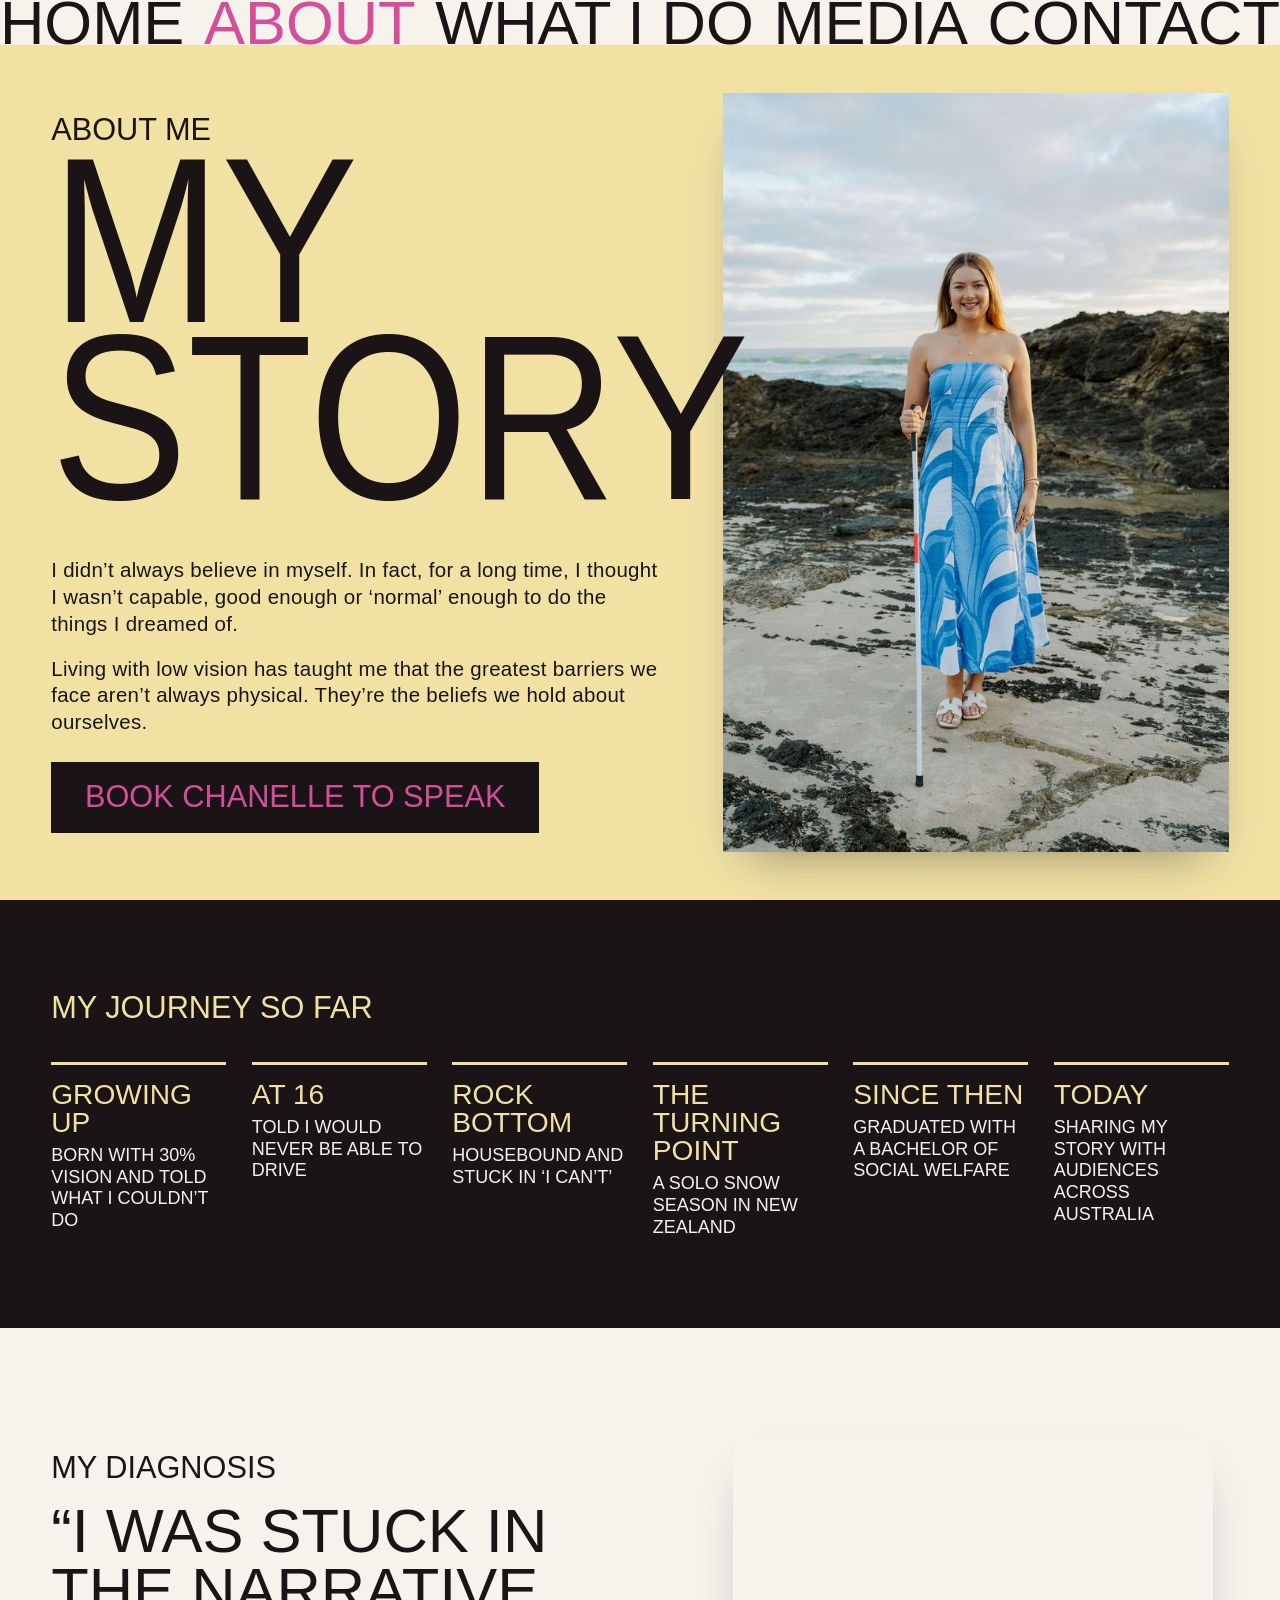
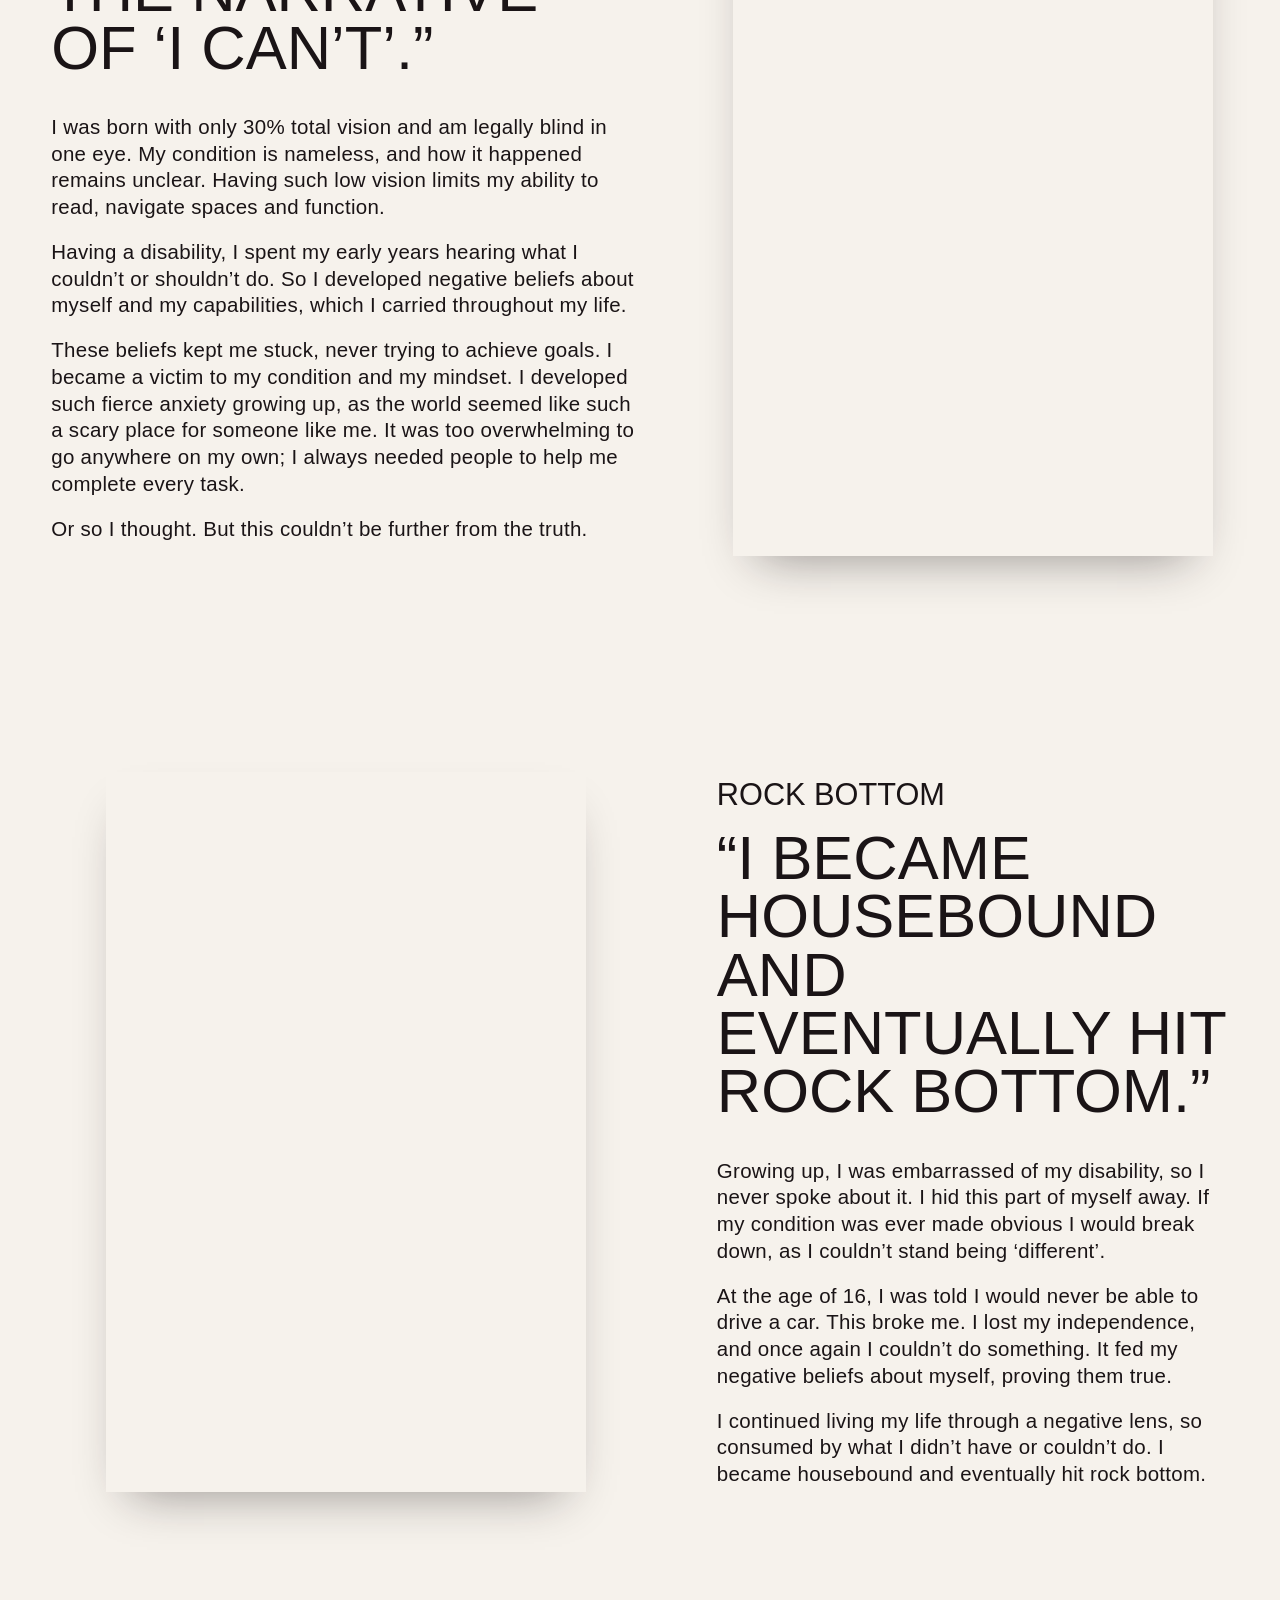
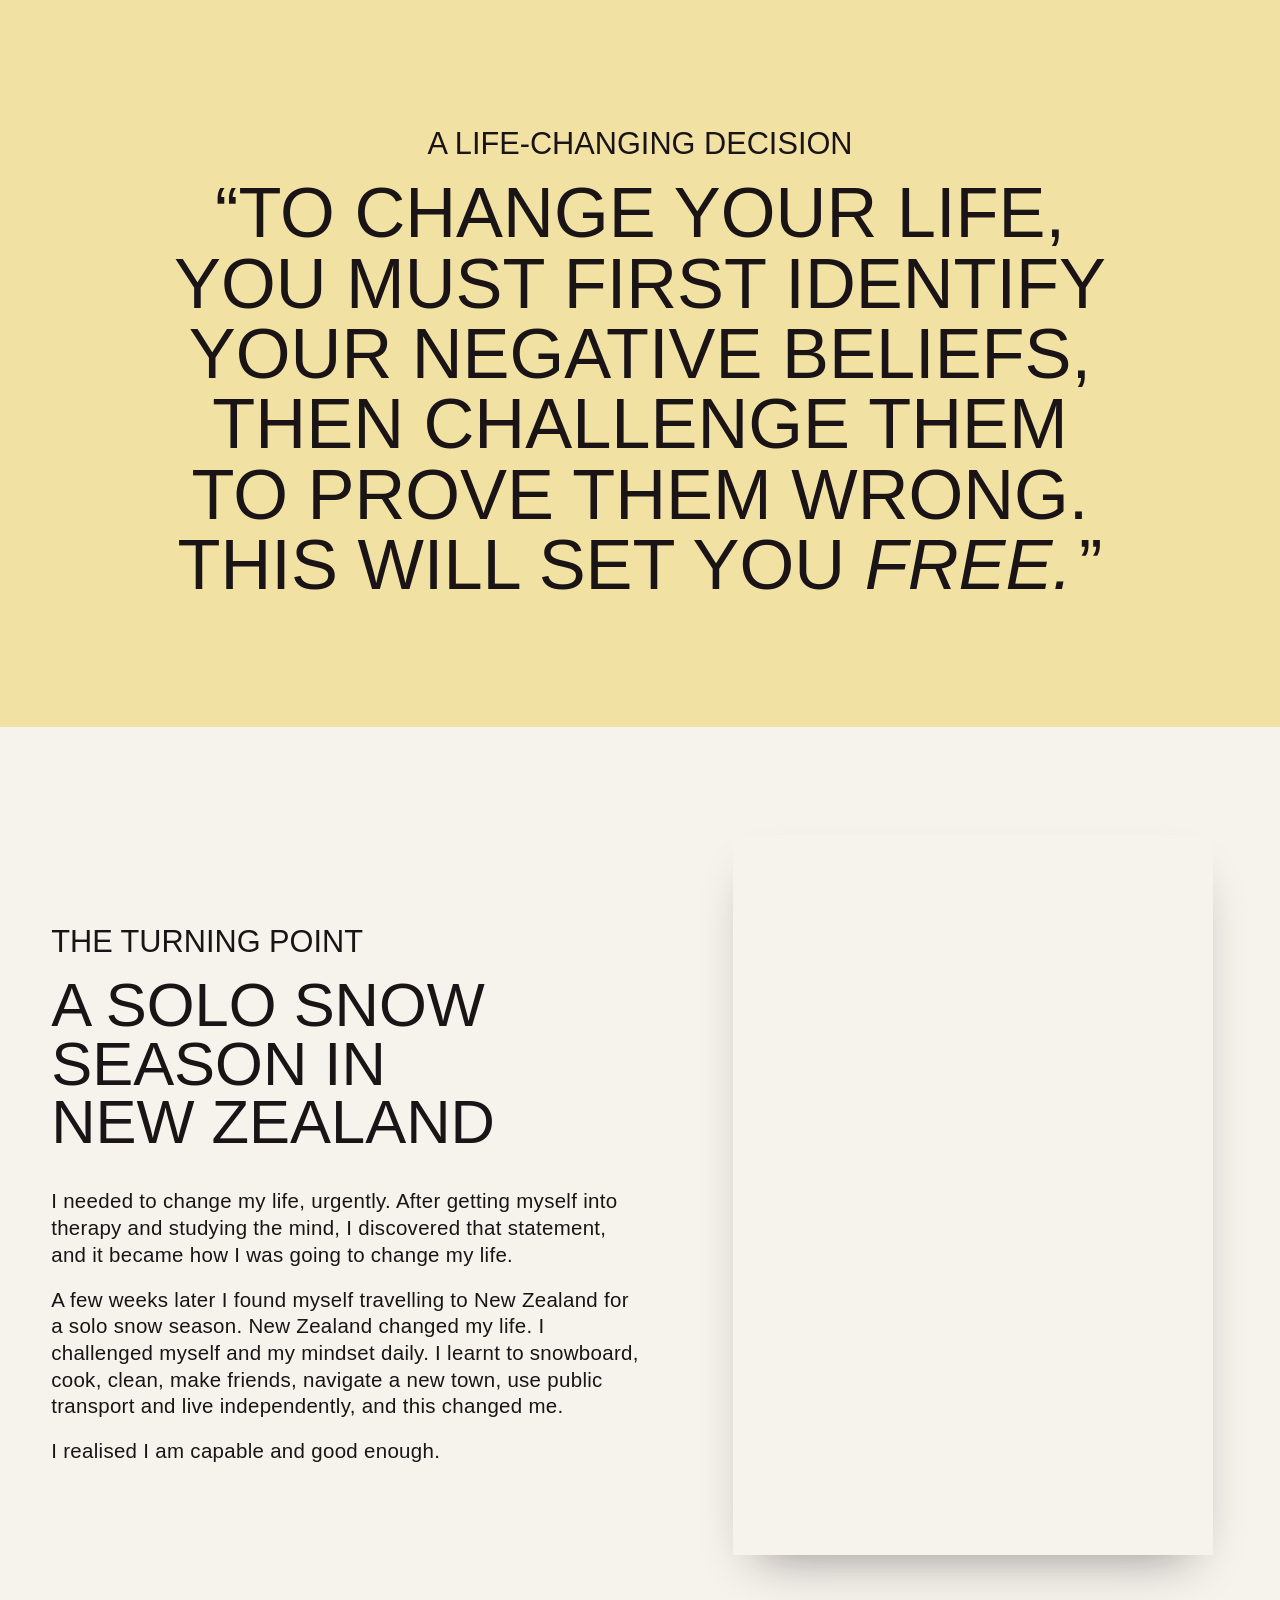
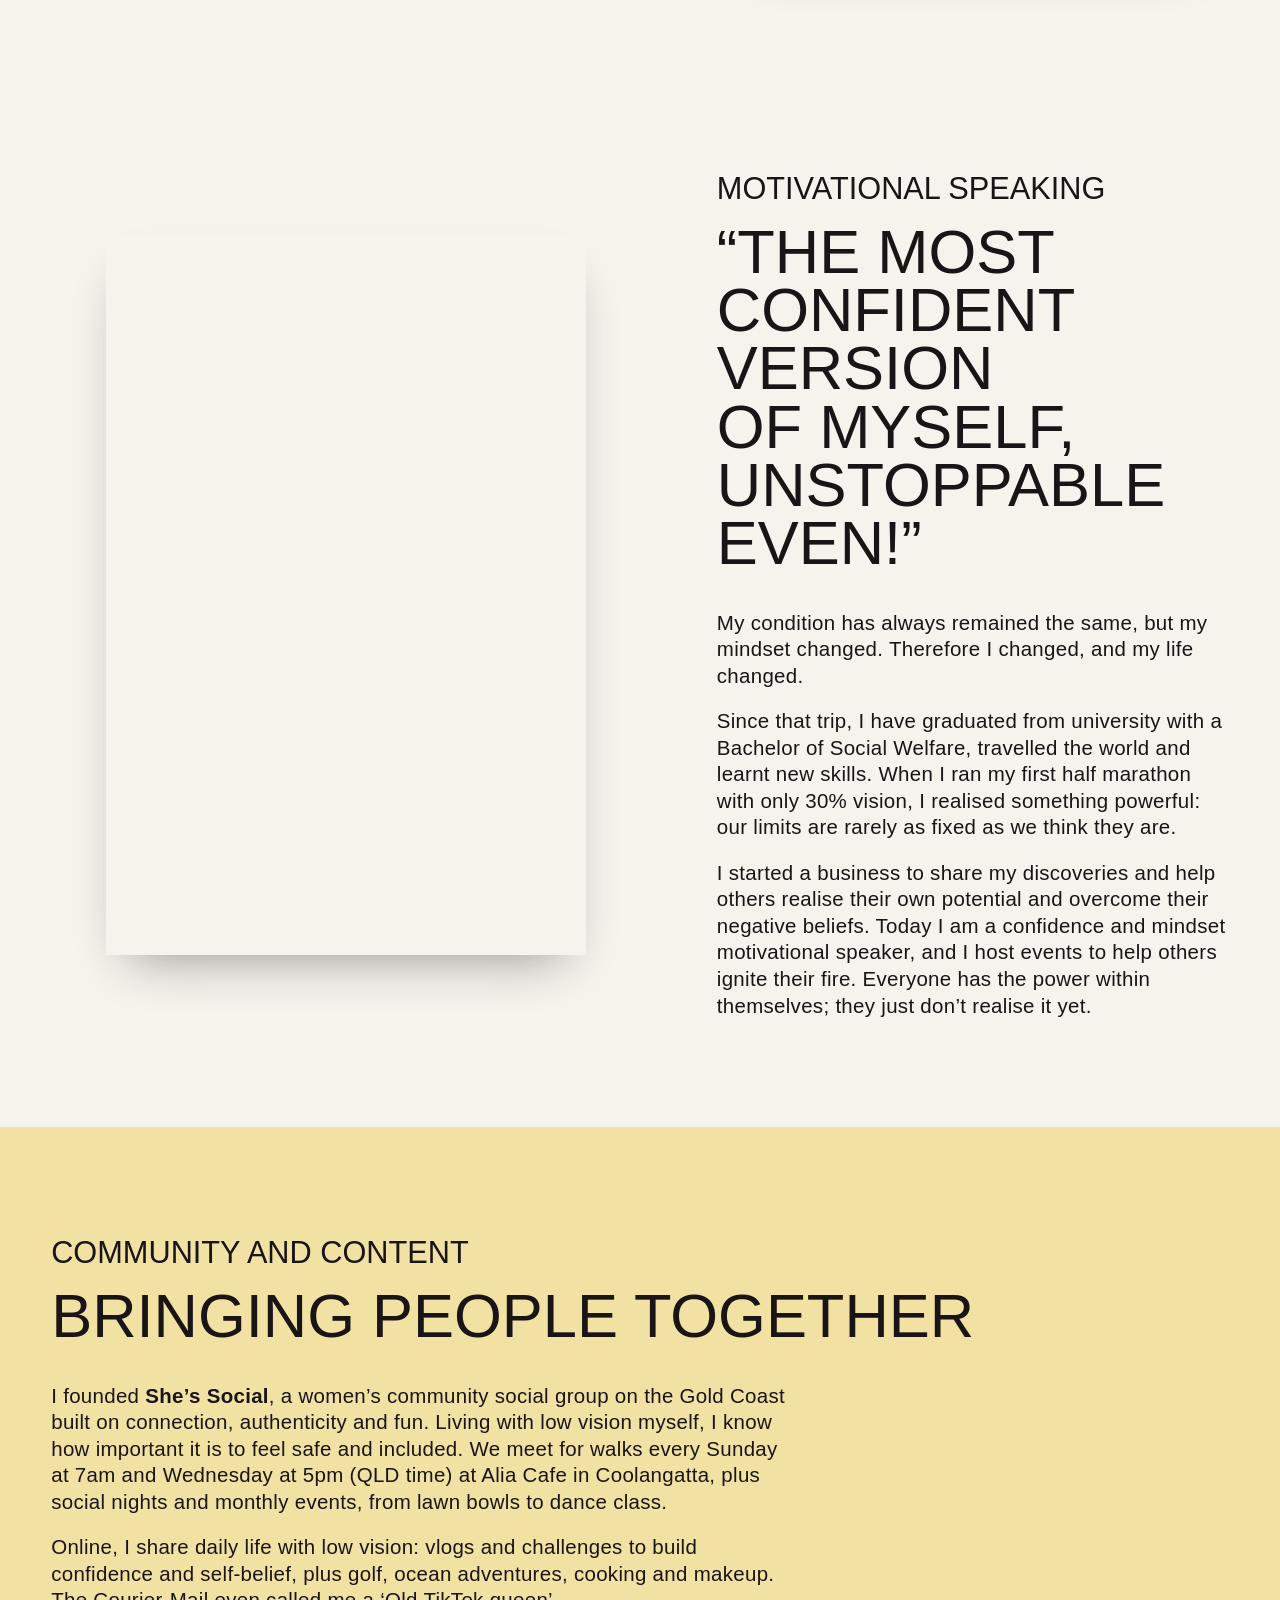
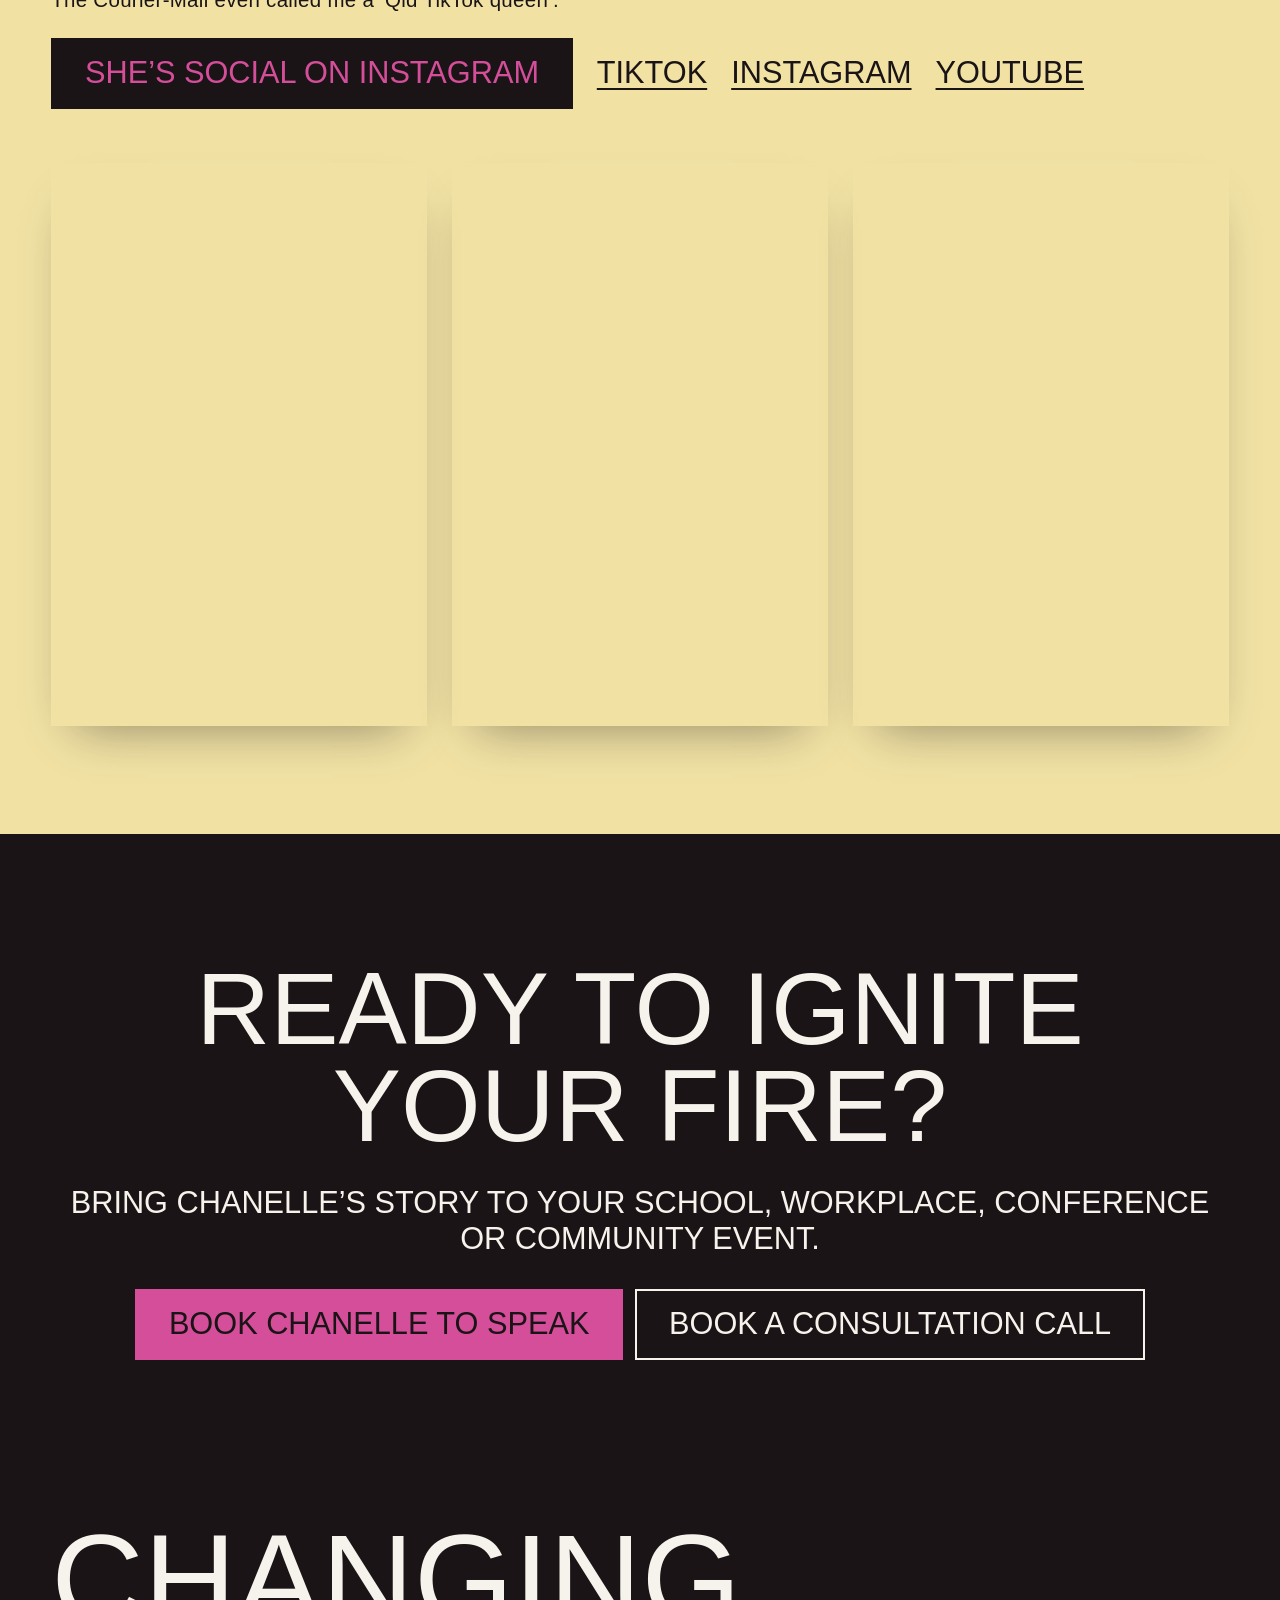
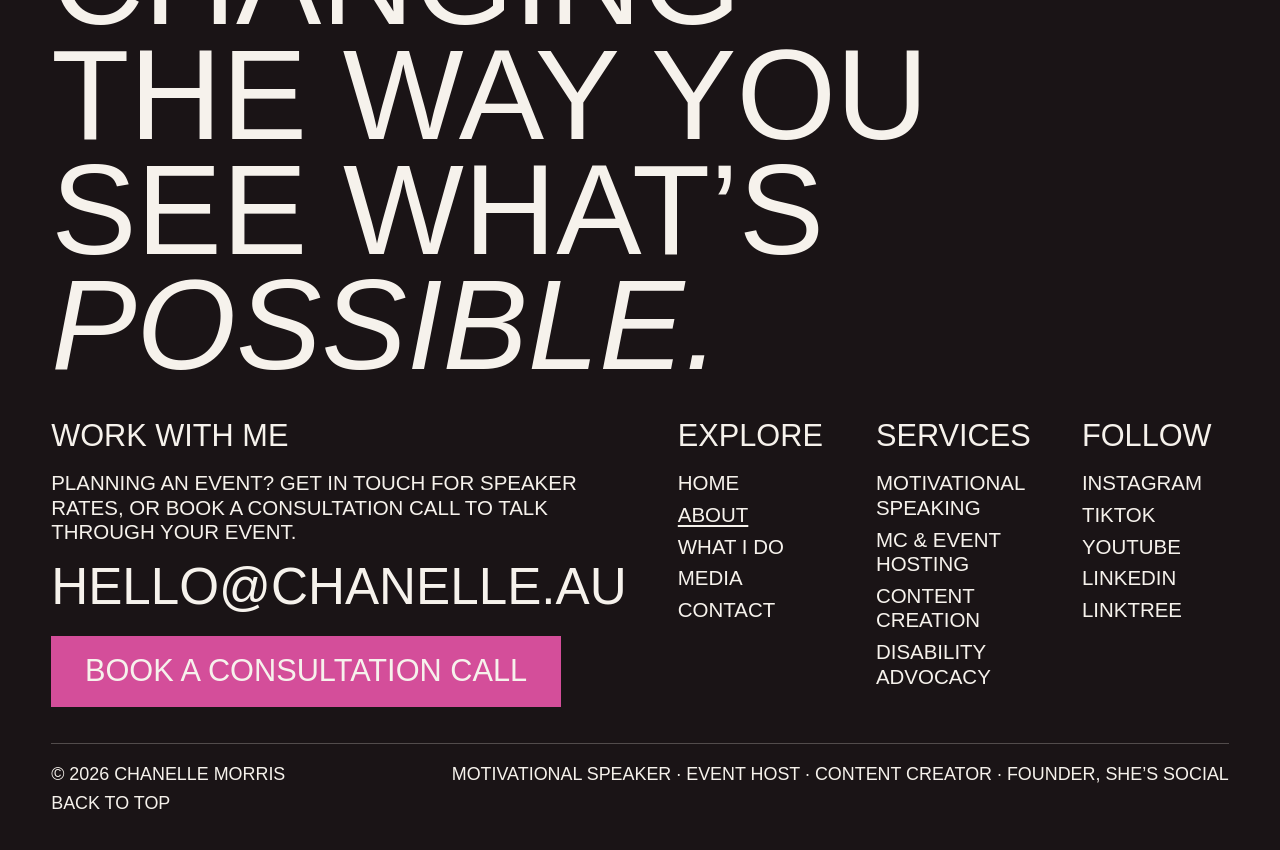
==== commit edf71ad4: "Feedback round 2: a page per service, photo rotation, grouped media - What I do becomes a hub linkin" ====
--- a/about.html
+++ b/about.html
@@ -68,7 +68,7 @@
         </div>
       </div>
       <figure class="page-hero__photo">
-        <img src="images/photos/cane-folded-1024.jpg" srcset="images/photos/cane-folded-640.jpg 640w, images/photos/cane-folded-1024.jpg 1024w" sizes="(max-width: 700px) 100vw, 40vw" width="1024" height="1536" alt="Chanelle grinning as she holds her folded white cane" decoding="async">
+        <img src="images/photos/cane-standing-1024.jpg" srcset="images/photos/cane-standing-640.jpg 640w, images/photos/cane-standing-1024.jpg 1024w" sizes="(max-width: 700px) 100vw, 40vw" width="1024" height="1536" alt="Chanelle standing on the rocks by the sea, holding her long white cane" decoding="async">
       </figure>
     </section>
 
@@ -130,7 +130,7 @@
         </div>
       </div>
       <figure class="chapter__photo">
-        <img src="images/photos/beach-sitting-1024.jpg" srcset="images/photos/beach-sitting-640.jpg 640w, images/photos/beach-sitting-1024.jpg 1024w" sizes="(max-width: 700px) 100vw, 40vw" width="1024" height="1536" alt="Chanelle sitting on the sand, resting her cheek on her hand" loading="lazy" decoding="async">
+        <img src="images/photos/stool-leg-up-1024.jpg" srcset="images/photos/stool-leg-up-640.jpg 640w, images/photos/stool-leg-up-1024.jpg 1024w" sizes="(max-width: 700px) 100vw, 40vw" width="1024" height="1536" alt="Chanelle smiling, sitting on a stool by the sea with one knee pulled up" loading="lazy" decoding="async">
       </figure>
     </section>
 
@@ -152,7 +152,7 @@
         </div>
       </div>
       <figure class="chapter__photo">
-        <img src="images/photos/cane-stool-1024.jpg" srcset="images/photos/cane-stool-640.jpg 640w, images/photos/cane-stool-1024.jpg 1024w" sizes="(max-width: 700px) 100vw, 40vw" width="1024" height="1536" alt="Chanelle sitting on a stool on the rocks, holding her white cane" loading="lazy" decoding="async">
+        <img src="images/photos/beach-walk-1024.jpg" srcset="images/photos/beach-walk-640.jpg 640w, images/photos/beach-walk-1024.jpg 1024w" sizes="(max-width: 700px) 100vw, 40vw" width="1024" height="1536" alt="Chanelle laughing as she walks along the beach in a pink dress" loading="lazy" decoding="async">
       </figure>
     </section>
 
@@ -167,7 +167,7 @@
         </div>
       </div>
       <figure class="chapter__photo">
-        <img src="images/photos/speaking-mic-1024.jpg" srcset="images/photos/speaking-mic-640.jpg 640w, images/photos/speaking-mic-1024.jpg 1024w" sizes="(max-width: 700px) 100vw, 40vw" width="1024" height="1536" alt="Chanelle speaking into a microphone with her notebook open, in front of dark rocks" loading="lazy" decoding="async">
+        <img src="images/photos/cane-stool-1024.jpg" srcset="images/photos/cane-stool-640.jpg 640w, images/photos/cane-stool-1024.jpg 1024w" sizes="(max-width: 700px) 100vw, 40vw" width="1024" height="1536" alt="Chanelle sitting on a stool on the rocks, holding her white cane" loading="lazy" decoding="async">
       </figure>
     </section>
 
@@ -179,7 +179,7 @@
           <p>I founded <strong>She’s Social</strong>, a women’s community social group on the Gold Coast built on connection, authenticity and fun. Living with low vision myself, I know how important it is to feel safe and included. We meet for walks every Sunday at 7am and Wednesday at 5pm (QLD time) at Alia Cafe in Coolangatta, plus social nights and monthly events, from lawn bowls to dance class.</p>
           <p>Online, I share daily life with low vision: vlogs and challenges to build confidence and self-belief, plus golf, ocean adventures, cooking and makeup. The Courier-Mail even called me a ‘Qld TikTok queen’.</p>
         </div>
-        <ul class="community__links">
+        <ul class="text-links">
           <li><a class="button" href="https://www.instagram.com/shessocial_/" target="_blank" rel="noopener">She’s Social on Instagram</a></li>
           <li><a href="https://www.tiktok.com/@chanellemorriss" target="_blank" rel="noopener">TikTok</a></li>
           <li><a href="https://www.instagram.com/chanellemorriss/" target="_blank" rel="noopener">Instagram</a></li>
@@ -187,9 +187,9 @@
         </ul>
       </div>
       <div class="community__photos">
+        <figure><img src="images/photos/beach-kick-1024.jpg" srcset="images/photos/beach-kick-640.jpg 640w, images/photos/beach-kick-1024.jpg 1024w" sizes="(max-width: 700px) 100vw, 33vw" width="1024" height="1536" alt="Chanelle kicking up her heel on the sand, laughing" loading="lazy" decoding="async"></figure>
         <figure><img src="images/photos/rocks-laughing-1024.jpg" srcset="images/photos/rocks-laughing-640.jpg 640w, images/photos/rocks-laughing-1024.jpg 1024w" sizes="(max-width: 700px) 100vw, 33vw" width="1024" height="1536" alt="Chanelle laughing, sitting on the rocks by the sea" loading="lazy" decoding="async"></figure>
-        <figure><img src="images/photos/beach-kick-1024.jpg" srcset="images/photos/beach-kick-640.jpg 640w, images/photos/beach-kick-1024.jpg 1024w" sizes="(max-width: 700px) 100vw, 33vw" width="1024" height="1536" alt="Chanelle kicking up her heel on the sand, laughing" loading="lazy" decoding="async"></figure>
-        <figure><img src="images/photos/celebration-1024.jpg" srcset="images/photos/celebration-640.jpg 640w, images/photos/celebration-1024.jpg 1024w" sizes="(max-width: 700px) 100vw, 33vw" width="1024" height="1536" alt="Chanelle laughing, holding a bottle of bubbles and two glasses on the beach" loading="lazy" decoding="async"></figure>
+        <figure><img src="images/photos/rocks-camera-1024.jpg" srcset="images/photos/rocks-camera-640.jpg 640w, images/photos/rocks-camera-1024.jpg 1024w" sizes="(max-width: 700px) 100vw, 33vw" width="1024" height="1536" alt="Chanelle beaming at the camera, sitting on the rocks in a pink dress" loading="lazy" decoding="async"></figure>
       </div>
     </section>
 
@@ -225,15 +225,15 @@
         </ul>
       </nav>
 
-      <div>
+      <nav aria-label="Services">
         <h2 class="site-footer__heading">Services</h2>
         <ul>
-          <li>Motivational speaking</li>
-          <li>Event hosting / MC</li>
-          <li>She’s Social community</li>
-          <li>Content creation</li>
-        </ul>
-      </div>
+          <li><a href="motivational-speaking.html">Motivational speaking</a></li>
+          <li><a href="event-hosting.html">MC & event hosting</a></li>
+          <li><a href="content-creation.html">Content creation</a></li>
+          <li><a href="disability-advocacy.html">Disability advocacy</a></li>
+        </ul>
+      </nav>
 
       <div>
         <h2 class="site-footer__heading">Follow</h2>
--- a/style.css
+++ b/style.css
@@ -23,18 +23,17 @@
 
   --pad: clamp(16px, 4vw, 4rem);   /* side padding */
 
-  /* Hero: CHANELLE · photo · MORRIS. The photo is a 2:3 portrait (height 1.5x
-     its width). Both names share one size, set so CHANELLE (2.77em wide) fills
-     its side and just touches the photo; then stretched tall. */
-  --stage-top: clamp(1.5rem, 6svh, 4rem);
-  --photo-w: clamp(220px, min(26vw, 46svh), 420px);
-  --tuck: calc(var(--photo-w) * 0.03);   /* just enough to tuck under the photo's edge */
-  --hero-name-size: calc(((100vw - 2 * var(--pad) - var(--photo-w)) / 2 + var(--tuck)) / 2.8);
-  --hero-stretch: 1.5;
-}
-
-/* Phones: a taller header, and the names stack above and below the photo,
-   each spanning the full width. */
+  /* Hero: CHANELLE MORRIS centred across the top, the photo below. The name is
+     sized to span the width ("Chanelle Morris" is 5.0em wide), then stretched
+     tall. The photo is a 2:3 portrait (height 1.5x its width). */
+  --stage-top: clamp(2.5rem, 9svh, 6rem);   /* room above the stretched name */
+  --photo-w: clamp(220px, min(28vw, 46svh), 440px);
+  --hero-name-size: calc((100vw - 2 * var(--pad)) / 5.05);
+  --hero-stretch: 1.35;
+}
+
+/* Phones: a taller header, and the name on two lines (CHANELLE over MORRIS),
+   sized so CHANELLE spans the width. */
 @media (max-width: 700px) {
   :root {
     --header-h: 48px;   /* Home and the hamburger are inset, so the header is taller */
@@ -177,7 +176,7 @@
 
 .site-nav a:hover,
 .site-nav a:focus-visible,
-.site-nav a[aria-current="page"] {
+.site-nav a[aria-current] {
   color: var(--pink);
 }
 
@@ -362,7 +361,7 @@
   transform-origin: right center;
 }
 
-.menu__link[aria-current="page"] span {
+.menu__link[aria-current] span {
   text-decoration: underline;
   text-decoration-thickness: 0.05em;
   text-underline-offset: 0.1em;
@@ -441,48 +440,36 @@
 
 /* --- Name and photo -------------------------------------------------------- */
 
-/* Desktop and tablet: three columns, the photo in the middle. The names sit
-   level with the upper part of the photo and tuck under its edges. */
+/* CHANELLE MORRIS centred across the top. The photo below starts halfway down
+   the letters, and its bottom third hangs into the pink band (a third of a 2:3
+   photo's height is half its width). */
 .hero__stage {
-  display: grid;
-  grid-template-columns: 1fr var(--photo-w) 1fr;
-  align-items: start;
+  --cap: calc(var(--hero-name-size) * 0.735);   /* the name's cap height */
+
+  display: flex;
+  flex-direction: column;
+  align-items: center;
   padding: var(--stage-top) var(--pad) 0;
 }
 
-.hero__first,
-.hero__last {
+.hero__name {
   position: relative;
   z-index: 1;
   margin: 0;
-  margin-top: calc(var(--photo-w) * 0.45 - var(--hero-name-size) * 0.37);   /* centred ~30% down the photo */
   font-size: var(--hero-name-size);
   line-height: 1;
+  text-align: center;
   text-box: trim-both cap alphabetic;
   white-space: nowrap;
   transform: scaleY(var(--hero-stretch));
 }
 
-.hero__first {
-  justify-self: end;
-  margin-right: calc(var(--tuck) * -1);
-}
-
-.hero__last {
-  justify-self: start;
-  margin-left: calc(var(--tuck) * -1);
-}
-
-/* The bottom third hangs into the pink band (a third of a 2:3 photo's height
-   is half its width). */
 .hero__photo {
   position: relative;
   z-index: 2;
-  grid-column: 2;
-  grid-row: 1;
   width: var(--photo-w);
   aspect-ratio: 2 / 3;
-  margin: 0 0 calc(var(--photo-w) * -0.5);
+  margin: calc(var(--cap) * -0.5) 0 calc(var(--photo-w) * -0.5);
   box-shadow: 0 2rem 4rem -1.5rem rgb(26 20 22 / 0.45);
   transform: translateY(var(--photo-rise, 0px));   /* set by main.js on scroll */
 }
@@ -493,25 +480,19 @@
   object-fit: cover;
 }
 
-/* Phones: CHANELLE above the photo, MORRIS below it; their stretched letters
-   just tuck behind its edges. The stage itself turns pink two-thirds down the
-   photo. */
+/* Phones: one word per line. The stretch grows upwards, so the photo still
+   starts halfway down MORRIS. */
 @media (max-width: 700px) {
   .hero__stage {
-    --cap: calc(var(--hero-name-size) * 0.735);   /* the names' cap height */
-    --split: calc(var(--stage-top) + var(--cap) + var(--photo-w));
-
-    display: flex;
-    flex-direction: column;
-    align-items: center;
     padding-inline: 16px;
-    background: linear-gradient(to bottom, var(--off-white) var(--split), var(--pink) var(--split));
-  }
-
-  .hero__first,
-  .hero__last,
-  .hero__photo {
-    margin: 0;
+  }
+
+  .hero__name span {
+    display: block;
+  }
+
+  .hero__name {
+    transform-origin: bottom;
   }
 }
 
@@ -526,12 +507,6 @@
     16px
     clamp(4rem, 12svh, 8rem);
   background: var(--pink);
-}
-
-@media (max-width: 700px) {
-  .hero__band {
-    padding-top: clamp(2rem, 5svh, 3rem);
-  }
 }
 
 .hero__quote {
@@ -684,7 +659,8 @@
    ========================================================================== */
 
 /* Full screen in blue: the four services stack down the left in equal bands,
-   and the right side fades between their descriptions as you hover them (main.js). */
+   and the right side fades between their descriptions as you hover them (main.js).
+   Each one links to its own page. */
 .services {
   display: grid;
   grid-template-columns: 3fr 2fr;
@@ -719,6 +695,7 @@
   font: inherit;
   text-transform: inherit;
   text-align: left;
+  text-decoration: none;
   color: inherit;
   cursor: pointer;
 }
@@ -1130,8 +1107,9 @@
 }
 
 /* Custom dropdown (built by main.js from the <select>, which it then hides).
-   Same box as the other fields; the open list is ink with a pink edge, and the
-   option under your finger or cursor turns pink. */
+   Same box as the other fields; the open list is an off-white panel on the
+   pink, the current choice is soft pink, and the option under your finger or
+   cursor turns ink. */
 .select {
   position: relative;
 }
@@ -1192,9 +1170,10 @@
   margin: 0;
   padding: 0;
   list-style: none;
-  border: 1px solid var(--ink);
-  background: var(--ink);
-  box-shadow: 0 1.5rem 3rem -1rem rgb(0 0 0 / 0.6);
+  border: 2px solid var(--ink);
+  background: var(--off-white);
+  color: var(--ink);
+  box-shadow: 0 1.5rem 3rem -1rem rgb(26 20 22 / 0.45);
 }
 
 .select__list[hidden] {
@@ -1211,12 +1190,12 @@
 }
 
 .select__option[aria-selected="true"] {
-  background: color-mix(in oklab, var(--pink) 30%, var(--ink));
+  background: color-mix(in oklab, var(--pink) 30%, var(--off-white));
 }
 
 .select__option.is-active {
-  background: var(--pink);
-  color: var(--ink);
+  background: var(--ink);
+  color: var(--off-white);
 }
 
 /* Fixed size: the message box can't be dragged bigger. */
@@ -1294,7 +1273,7 @@
 
 
 /* ==========================================================================
-   Pages: About, What I do, Media, Contact
+   Pages: About, What I do (and a page per service), Media, Contact
    ========================================================================== */
 
 /* Each page has its own colour (Home's "Get in touch" section is pink). */
@@ -1357,6 +1336,18 @@
   font-size: var(--nav-size);
 }
 
+.page-hero__label a {
+  position: relative;
+  z-index: 1;   /* above the stretched title, which reaches up into the tap area */
+  display: inline-flex;
+  align-items: center;
+  min-height: 44px;   /* comfortable tap target */
+  color: inherit;
+  text-decoration: underline;
+  text-decoration-thickness: 2px;
+  text-underline-offset: 0.15em;
+}
+
 /* The hero name's stretched capitals; the padding leaves room for the stretch. */
 .page-hero__title {
   margin: 0 0 0.3em;
@@ -1377,6 +1368,14 @@
   font-size: min(11vw, 24svh);
 }
 
+/* Service names are longer still, so they take two lines, sized so the
+   longest word ("Motivational", 3.97em) fits the column. */
+.page-hero__title--long {
+  display: grid;
+  gap: 0.22em;
+  font-size: min(11.2vw, 19svh);
+}
+
 .page-hero__buttons {
   display: flex;
   flex-wrap: wrap;
@@ -1444,10 +1443,6 @@
   gap: clamp(2rem, 6vw, 7rem);
   padding: clamp(3rem, 12svh, 8rem) var(--pad);
   background: var(--off-white);
-}
-
-.chapter--colour {
-  background: var(--page-colour);
 }
 
 .chapter__title {
@@ -1467,26 +1462,6 @@
   order: -1;
 }
 
-.chapter__text > .button {
-  margin-top: 1.5rem;
-}
-
-.tags {
-  display: flex;
-  flex-wrap: wrap;
-  gap: 0.5rem;
-  margin: 1.5rem 0 0;
-  padding: 0;
-  list-style: none;
-  font-size: clamp(1rem, 1.4vw, 1.25rem);
-}
-
-.tags li {
-  padding: 0.45em 0.8em;
-  border: 2px solid var(--ink);
-  line-height: 1;
-}
-
 /* --- Statement: one big quote in the page colour ---------------------------- */
 
 .statement {
@@ -1507,6 +1482,21 @@
   margin: 0;
 }
 
+.statement__title {
+  margin: 0 0 0.3em;
+  font-size: clamp(3rem, 8vw, 8.5rem);
+  font-weight: 400;
+  line-height: 0.95;
+}
+
+.statement .prose p {
+  margin-inline: auto;
+}
+
+.statement .button {
+  margin-top: 1.5rem;
+}
+
 /* --- Community and content: text, links and a row of photos ---------------- */
 
 .community {
@@ -1516,7 +1506,7 @@
   background: var(--page-colour);
 }
 
-.community__links {
+.text-links {
   display: flex;
   flex-wrap: wrap;
   align-items: center;
@@ -1527,7 +1517,7 @@
   font-size: var(--nav-size);
 }
 
-.community__links a:not(.button) {
+.text-links a:not(.button) {
   display: inline-flex;
   align-items: center;
   min-width: 44px;
@@ -1646,6 +1636,128 @@
   outline-offset: 6px;
 }
 
+/* Media is grouped by type; consecutive groups share the spacing. */
+.cards + .cards {
+  padding-top: 0;
+}
+
+/* --- Topics: a grid of short titled items in the page colour --------------- */
+/* Speaking topics, events hosted, what she creates, what she stands for. */
+
+.topics {
+  padding: clamp(3rem, 10svh, 6rem) var(--pad);
+  background: var(--page-colour);
+}
+
+/* Off-white where it would otherwise run on from a coloured section. */
+.topics--plain {
+  background: var(--off-white);
+}
+
+.topics__title,
+.service-index__title {
+  margin: 0 0 clamp(1.5rem, 4svh, 2.5rem);
+  font-size: var(--nav-size);
+  font-weight: 400;
+}
+
+.topics__list {
+  display: grid;
+  grid-template-columns: repeat(auto-fill, minmax(min(100%, 20rem), 1fr));
+  gap: clamp(2rem, 5svh, 3rem) clamp(1.5rem, 3vw, 2.5rem);
+  margin: 0;
+  padding: 0;
+  list-style: none;
+}
+
+.topics__item {
+  padding-top: 1rem;
+  border-top: 3px solid var(--ink);
+}
+
+.topics__name {
+  margin: 0 0 0.5rem;
+  font-size: clamp(1.75rem, 2.6vw, 2.5rem);
+  font-weight: 400;
+  line-height: 1;
+}
+
+.topics__text {
+  margin: 0;
+}
+
+/* --- Service index: every service as a big row linking to its page --------- */
+/* On What I do, and as "More of what I do" at the end of each service page. */
+
+.service-index {
+  padding: clamp(3rem, 10svh, 6rem) var(--pad);
+  background: var(--off-white);
+}
+
+.service-index__list {
+  margin: 0;
+  padding: 0;
+  list-style: none;
+  border-top: 1px solid rgb(26 20 22 / 0.25);
+}
+
+.service-index__list li {
+  border-bottom: 1px solid rgb(26 20 22 / 0.25);
+}
+
+.service-index__link {
+  display: grid;
+  grid-template-columns: 3ch minmax(0, 1fr) minmax(0, 22rem);
+  align-items: center;
+  gap: 1rem clamp(1.5rem, 4vw, 4rem);
+  padding-block: clamp(1.75rem, 5svh, 3rem);
+  color: inherit;
+  text-decoration: none;
+}
+
+.service-index__number {
+  font-size: var(--nav-size);
+}
+
+/* The home page's service bands: tall capitals, italic on hover. */
+.service-index__name {
+  font-size: clamp(2.75rem, 6vw, 7rem);
+  line-height: 1;
+}
+
+.service-index__name span {
+  display: block;
+  text-box: trim-both cap alphabetic;
+  transform: scaleY(1.15);
+  transition: translate 0.3s ease;
+}
+
+.service-index__link:hover .service-index__name span {
+  font-style: italic;
+  translate: 0.2em 0;
+}
+
+.service-index__link:focus-visible {
+  outline: 2px solid var(--ink);
+  outline-offset: 6px;
+}
+
+.service-index__text {
+  font-size: clamp(1.125rem, 1.4vw, 1.375rem);
+  line-height: 1.2;
+}
+
+/* Tablets: the description drops under the name. */
+@media (max-width: 1000px) {
+  .service-index__link {
+    grid-template-columns: 3ch minmax(0, 1fr);
+  }
+
+  .service-index__text {
+    grid-column: 2;
+  }
+}
+
 /* --- Phones: everything in one column, photos after the text --------------- */
 
 @media (max-width: 700px) {
@@ -1660,6 +1772,10 @@
 
   .contact-cta .page-hero__title {
     font-size: calc((100vw - 32px) / 4);
+  }
+
+  .page-hero__title--long {
+    font-size: calc((100vw - 32px) / 4.05);
   }
 
   .page-hero__photo {
@@ -1729,7 +1845,7 @@
 
 .site-footer a:hover,
 .site-footer a:focus-visible,
-.site-footer a[aria-current="page"] {
+.site-footer a[aria-current] {
   outline: none;
   text-decoration: underline;
   text-decoration-thickness: 2px;
@@ -1792,10 +1908,10 @@
 @supports not (text-box: trim-both cap alphabetic) {
   .site-nav a,
   .menu__link span,
-  .hero__first,
-  .hero__last,
+  .hero__name,
   .about__stat-number,
   .services__item span,
+  .service-index__name span,
   .logos__title,
   .logos__wordmark,
   .contact__title,
@@ -1852,8 +1968,7 @@
     gap: 0;
   }
 
-  .site-footer li a,
-  .site-footer li:not(:has(a)) {
+  .site-footer li a {
     display: inline-block;
     min-width: 44px;   /* short words like "Home" still get a wide enough target */
     padding-block: 12px;
@@ -1922,8 +2037,7 @@
   }
 
   /* Hero entrance. */
-  .hero__first,
-  .hero__last,
+  .hero__name,
   .hero__photo,
   .hero__quote {
     animation: rise 1.1s cubic-bezier(0.2, 0.7, 0.2, 1) both;
@@ -1938,7 +2052,7 @@
   }
 }
 
-/* Uses `translate` so it doesn't clobber the names' `transform`. */
+/* Uses `translate` so it doesn't clobber the name's `transform`. */
 @keyframes rise {
   from {
     opacity: 0;
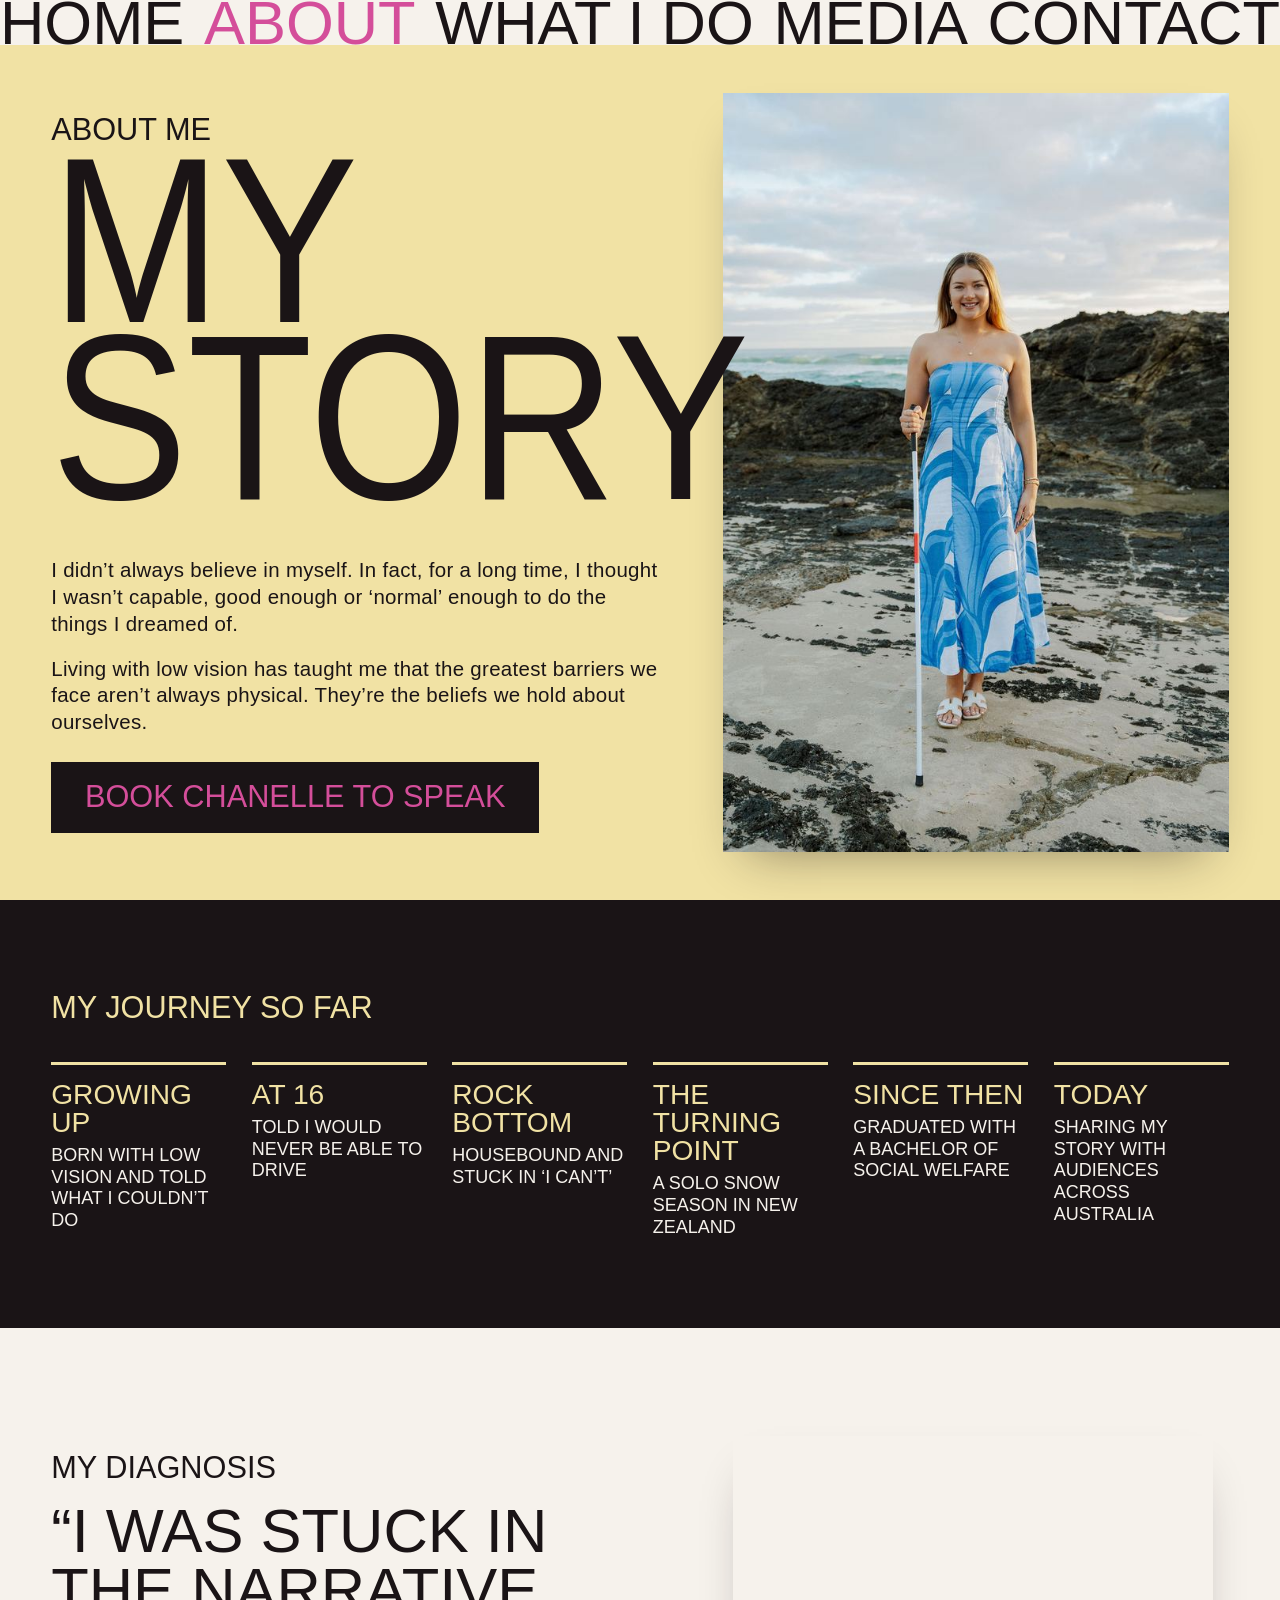
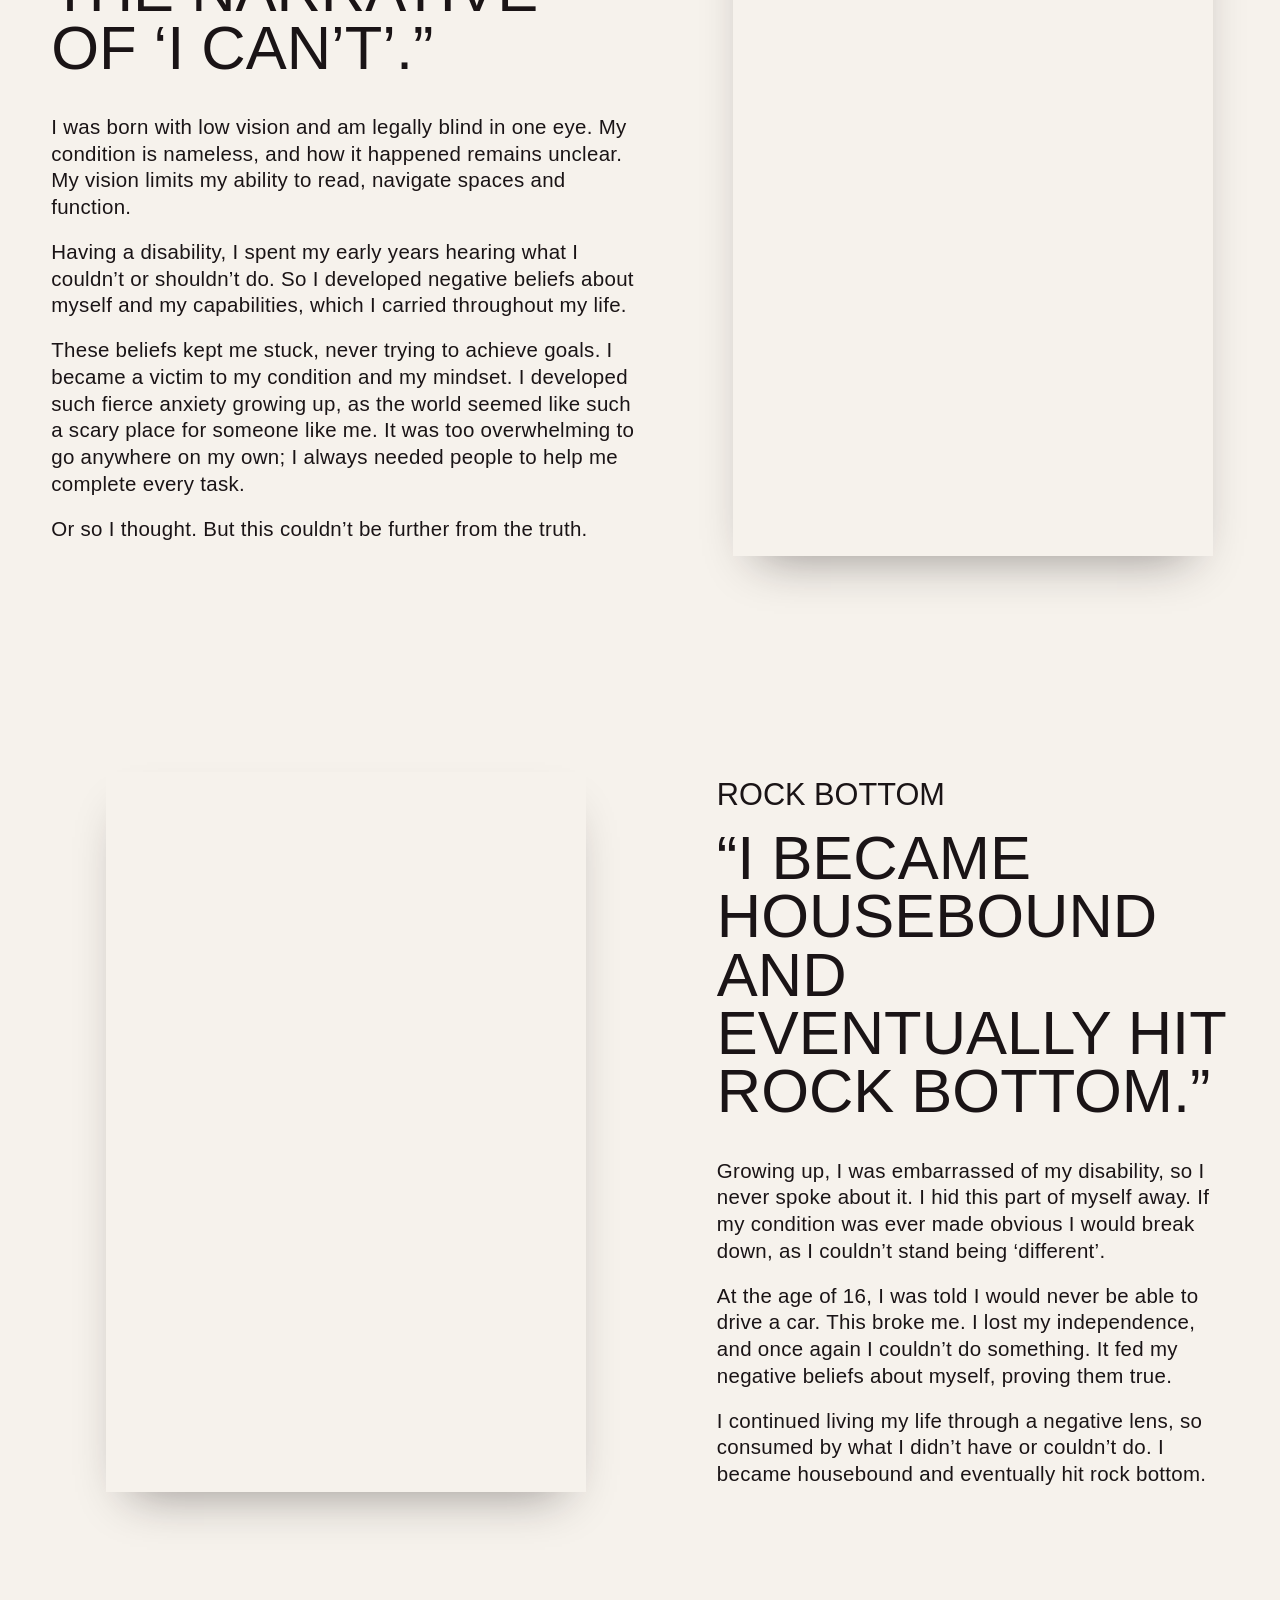
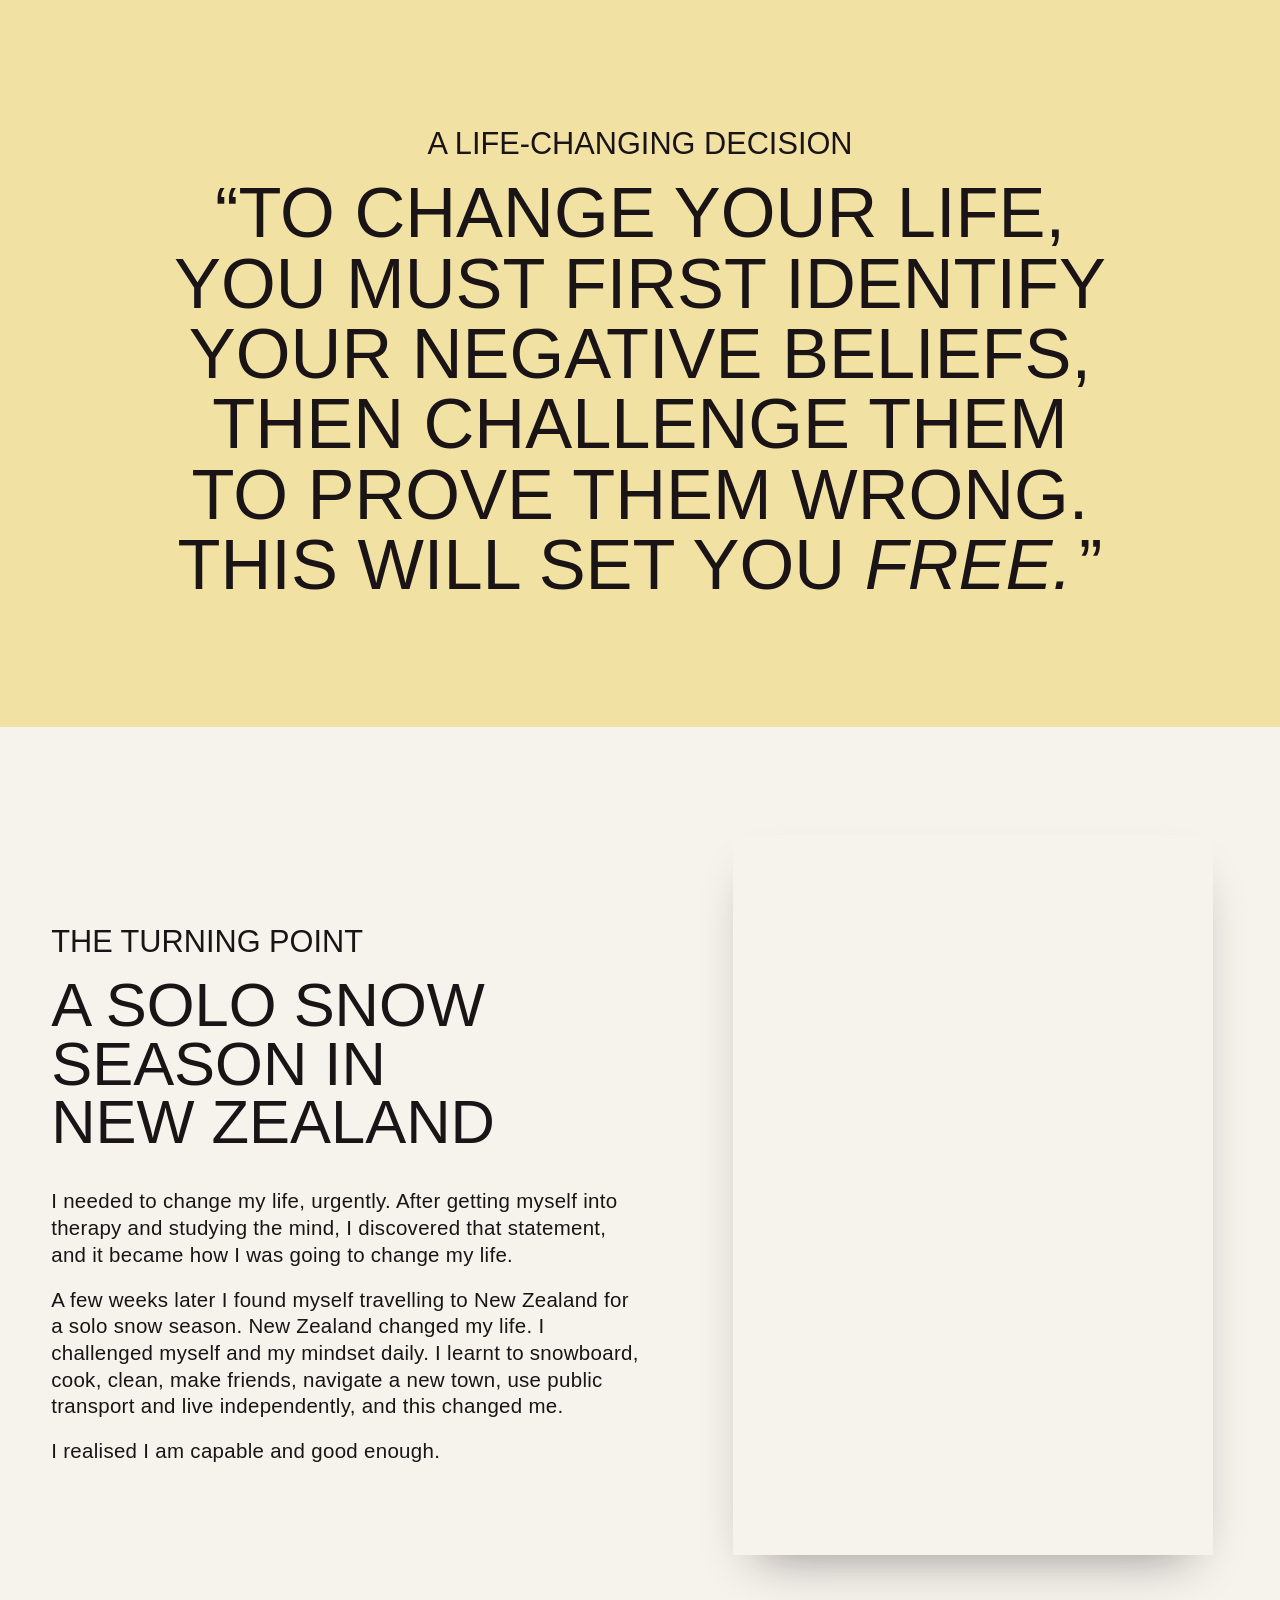
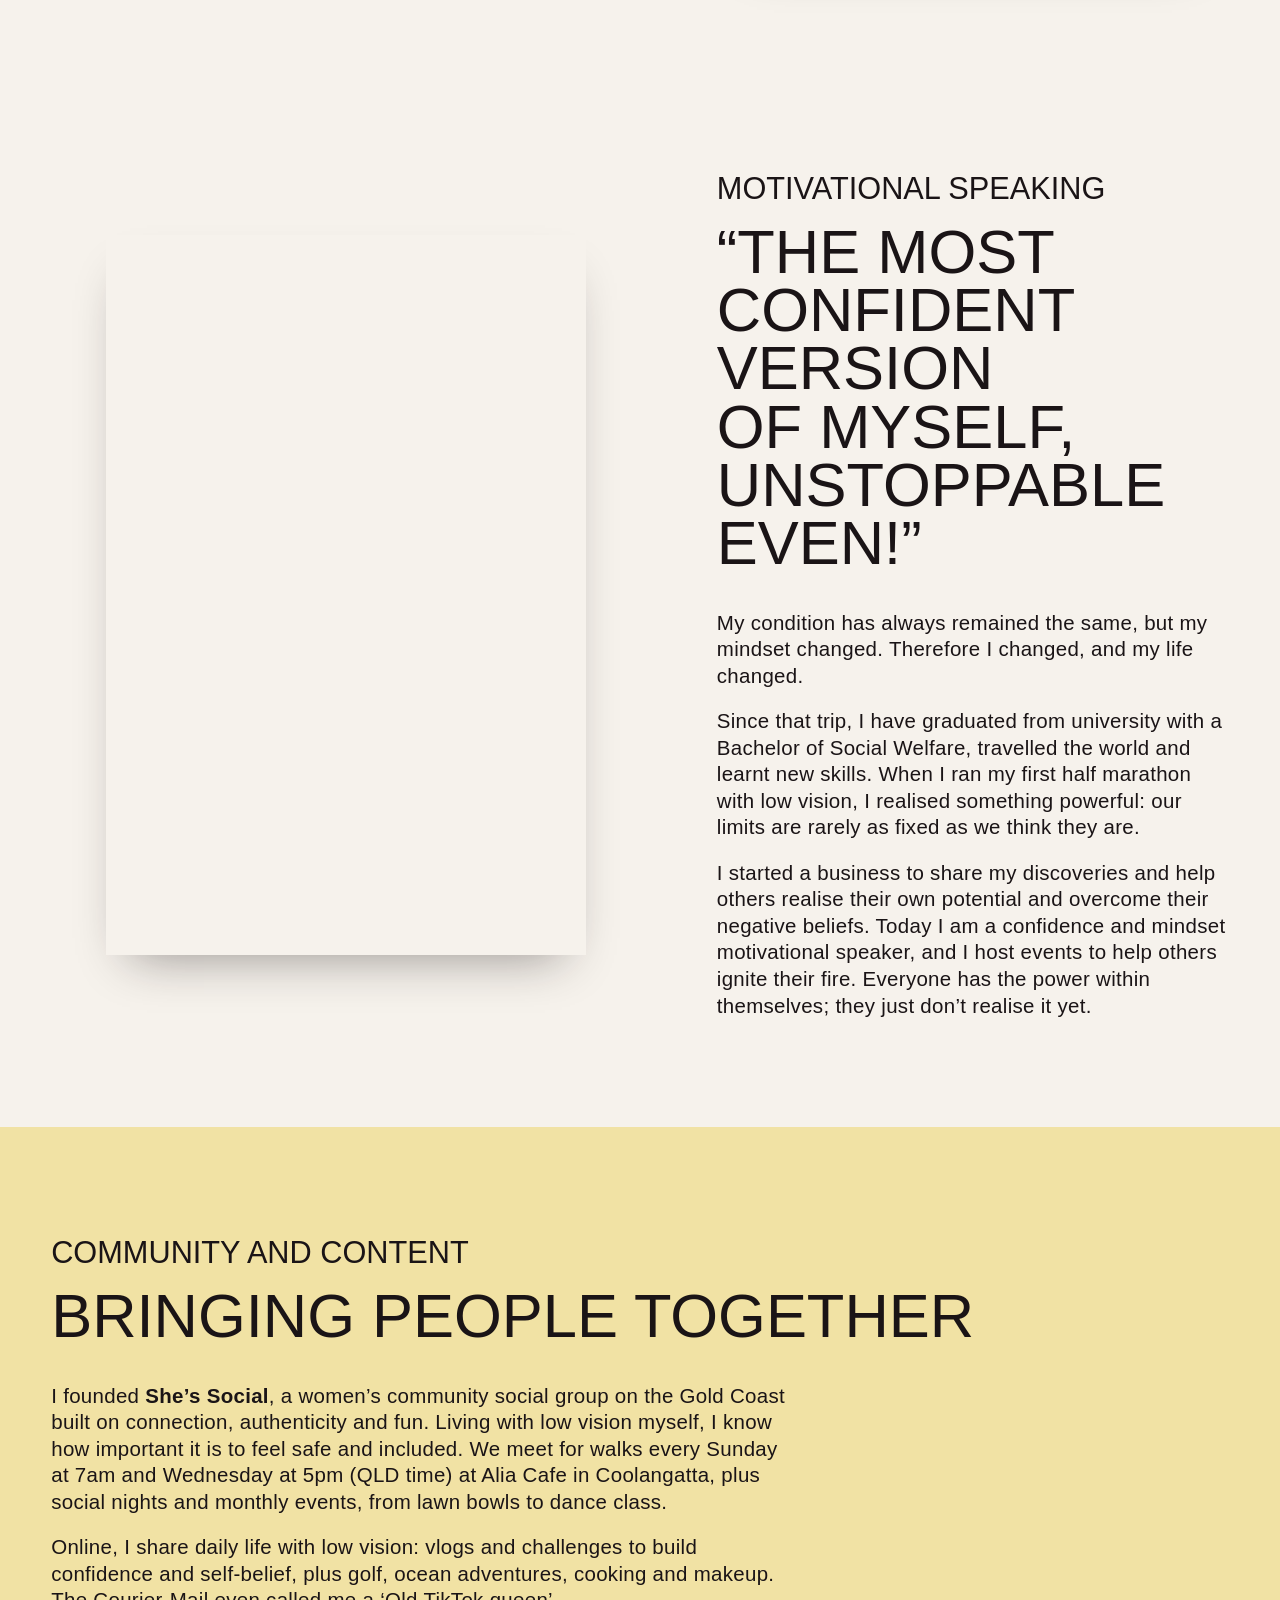
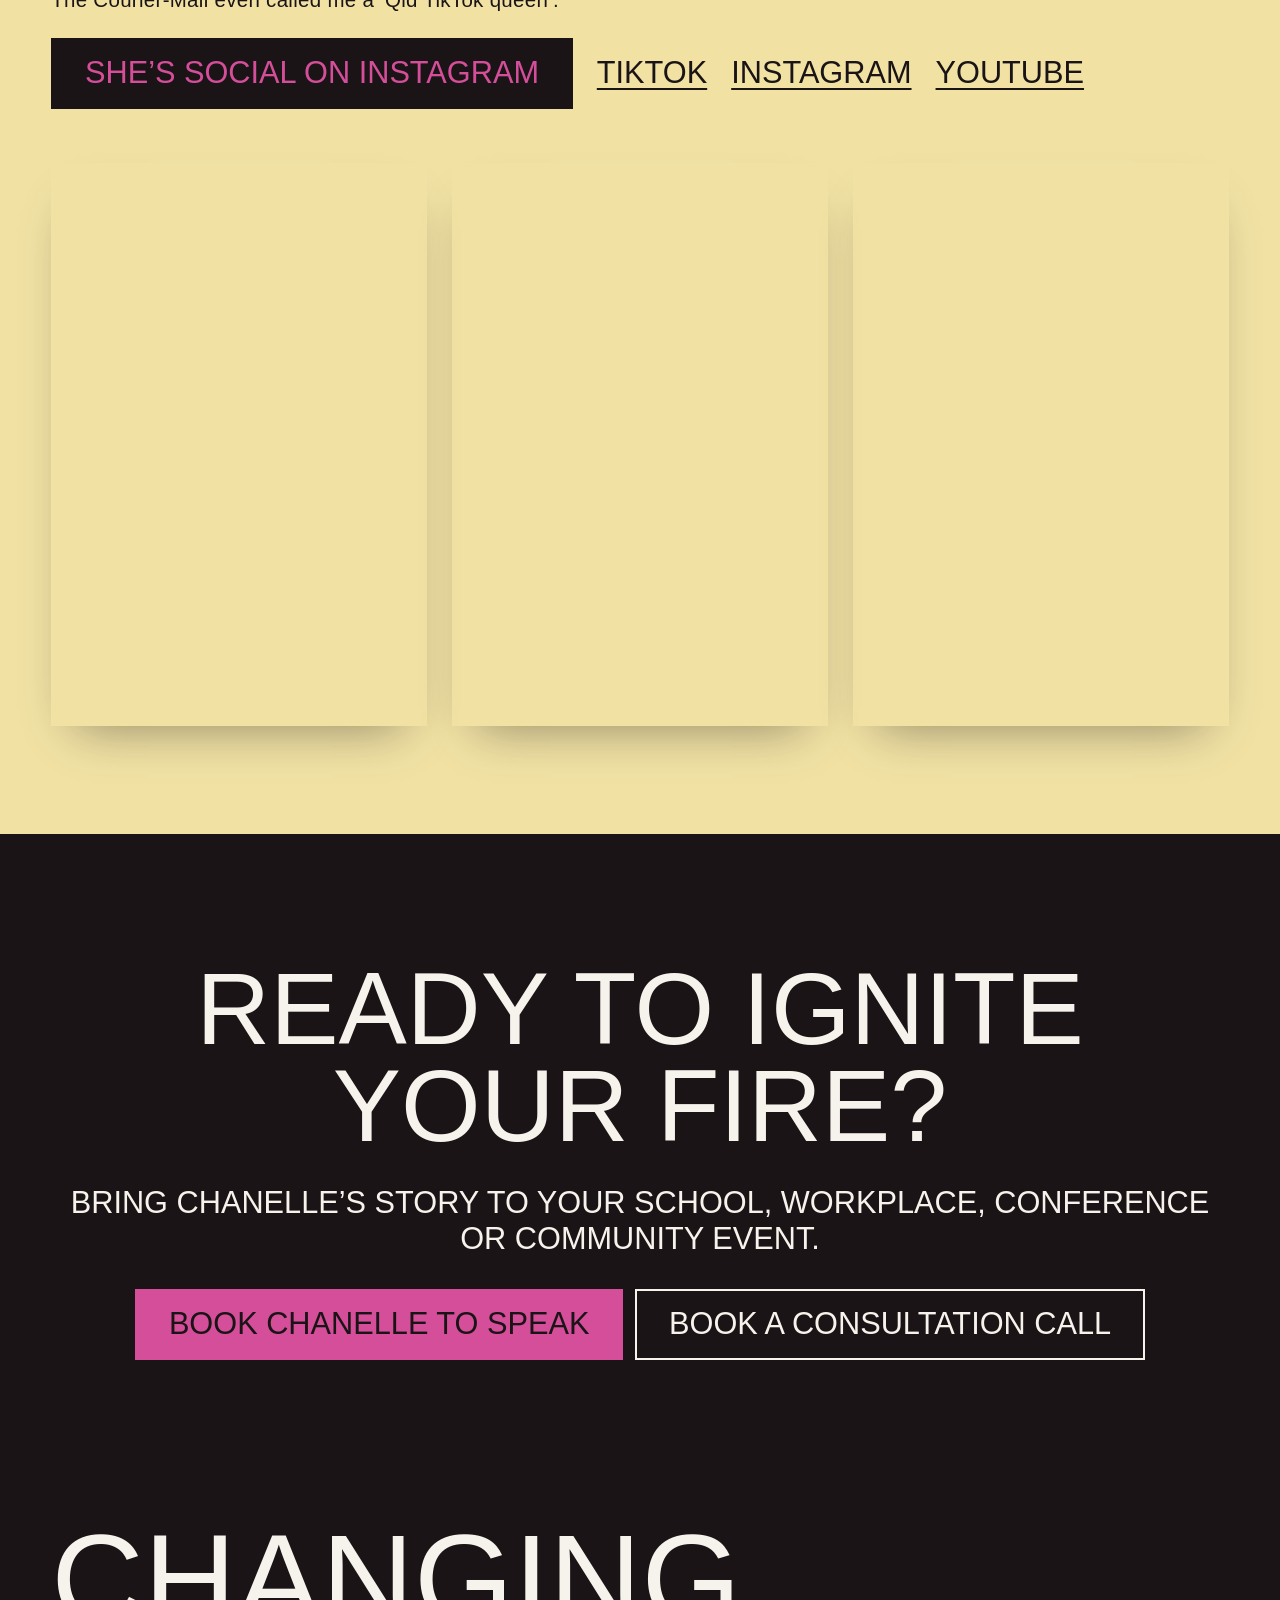
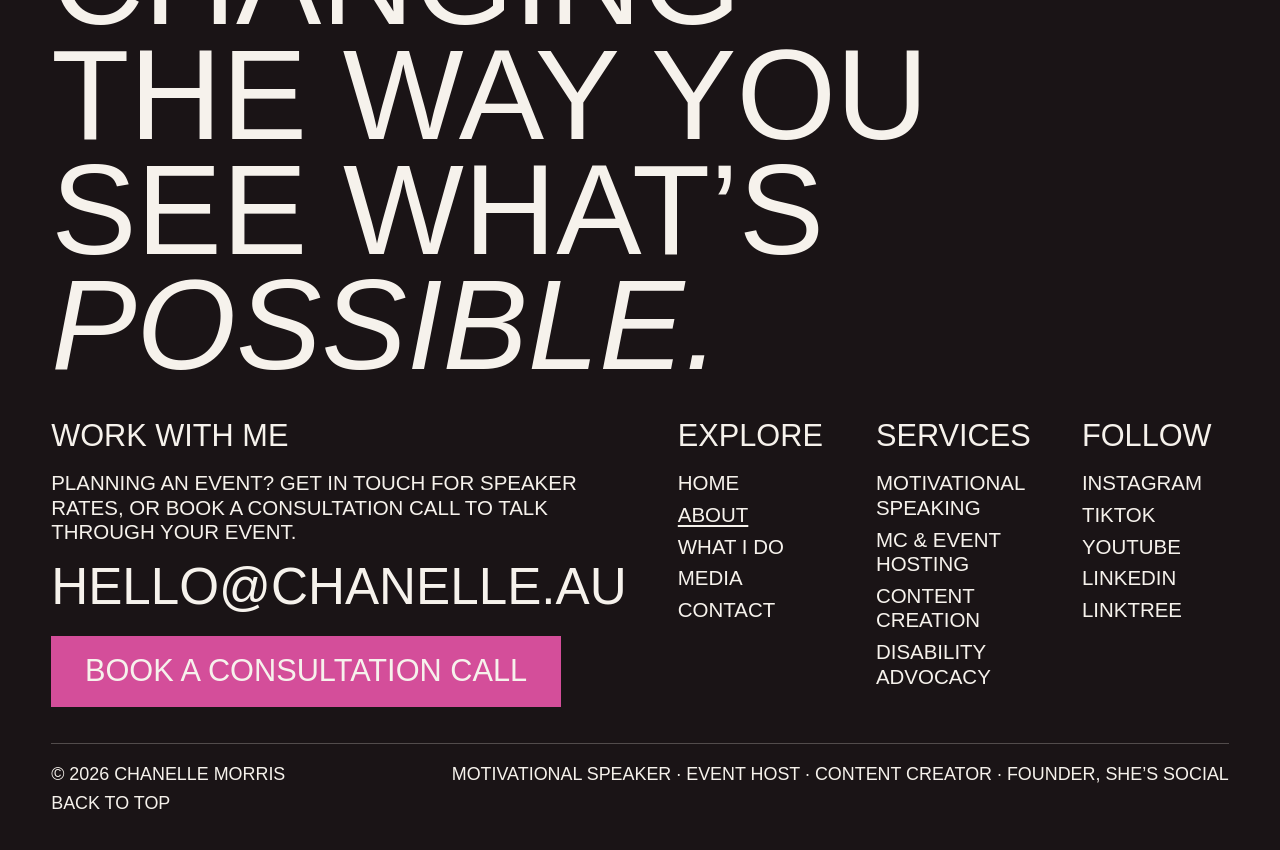
==== commit 8da77873: "Replace "30% vision" with "low vision" across the site Home's big stat now reads "Low vision" (her b" ====
--- a/about.html
+++ b/about.html
@@ -9,7 +9,7 @@
   <meta http-equiv="Content-Security-Policy" content="default-src 'self'; script-src 'self'; style-src 'self' https://fonts.googleapis.com; font-src https://fonts.gstatic.com; img-src 'self' data:; connect-src 'self' https:; form-action 'self' https: mailto:; base-uri 'self'; object-src 'none'; frame-src 'none'">
   <meta name="referrer" content="strict-origin-when-cross-origin">
   <title>My story · Chanelle Morris</title>
-  <meta name="description" content="Born with 30% vision and told what she couldn’t do, Chanelle Morris shares how changing her mindset changed her life.">
+  <meta name="description" content="Born with low vision and told what she couldn’t do, Chanelle Morris shares how changing her mindset changed her life.">
 
   <link rel="preconnect" href="https://fonts.googleapis.com">
   <link rel="preconnect" href="https://fonts.gstatic.com" crossorigin>
@@ -77,7 +77,7 @@
       <ol class="timeline__list">
         <li class="timeline__item">
           <p class="timeline__when">Growing up</p>
-          <p class="timeline__what">Born with 30% vision and told what I couldn’t do</p>
+          <p class="timeline__what">Born with low vision and told what I couldn’t do</p>
         </li>
         <li class="timeline__item">
           <p class="timeline__when">At 16</p>
@@ -107,12 +107,12 @@
         <p class="chapter__label">My diagnosis</p>
         <h2 class="chapter__title">“I was stuck in the narrative of ‘I can’t’.”</h2>
         <div class="prose">
-          <p>I was born with only 30% total vision and am legally blind in one eye. My condition is nameless, and how it happened remains unclear. Having such low vision limits my ability to read, navigate spaces and function.</p>
+          <p>I was born with low vision and am legally blind in one eye. My condition is nameless, and how it happened remains unclear. My vision limits my ability to read, navigate spaces and function.</p>
           <p>Having a disability, I spent my early years hearing what I couldn’t or shouldn’t do. So I developed negative beliefs about myself and my capabilities, which I carried throughout my life.</p>
           <p>These beliefs kept me stuck, never trying to achieve goals. I became a victim to my condition and my mindset. I developed such fierce anxiety growing up, as the world seemed like such a scary place for someone like me. It was too overwhelming to go anywhere on my own; I always needed people to help me complete every task.</p>
           <p>Or so I thought. But this couldn’t be further from the truth.</p>
         </div>
-        <!-- TODO(Chanelle): update the "30%" wording and add more about her condition here when she is ready. -->
+        <!-- TODO(Chanelle): confirm "low vision" and "legally blind in one eye" with her specialist, and add more about her condition here when she is ready. -->
       </div>
       <figure class="chapter__photo">
         <img src="images/photos/low-vision-badge-1024.jpg" srcset="images/photos/low-vision-badge-640.jpg 640w, images/photos/low-vision-badge-1024.jpg 1024w" sizes="(max-width: 700px) 100vw, 40vw" width="1024" height="1536" alt="Chanelle smiling as she holds up a badge that reads ‘I have low vision’" loading="lazy" decoding="async">
@@ -162,7 +162,7 @@
         <h2 class="chapter__title">“The most confident version of myself, unstoppable even!”</h2>
         <div class="prose">
           <p>My condition has always remained the same, but my mindset changed. Therefore I changed, and my life changed.</p>
-          <p>Since that trip, I have graduated from university with a Bachelor of Social Welfare, travelled the world and learnt new skills. When I ran my first half marathon with only 30% vision, I realised something powerful: our limits are rarely as fixed as we think they are.</p>
+          <p>Since that trip, I have graduated from university with a Bachelor of Social Welfare, travelled the world and learnt new skills. When I ran my first half marathon with low vision, I realised something powerful: our limits are rarely as fixed as we think they are.</p>
           <p>I started a business to share my discoveries and help others realise their own potential and overcome their negative beliefs. Today I am a confidence and mindset motivational speaker, and I host events to help others ignite their fire. Everyone has the power within themselves; they just don’t realise it yet.</p>
         </div>
       </div>
--- a/style.css
+++ b/style.css
@@ -538,8 +538,8 @@
    About
    ========================================================================== */
 
-/* A full screen in yellow, type-led: a giant stat on one side, her story on
-   the other, and her roles running along the bottom. */
+/* A full screen in yellow, type-led: "Low vision" huge on one side, her story
+   on the other, and her roles running along the bottom. */
 .about {
   display: grid;
   grid-template-columns: 1fr 1.1fr 0.75fr;
@@ -566,10 +566,11 @@
   align-self: center;
 }
 
+/* Sized so "VISION" (1.83em wide) fills the column. */
 .about__stat-number {
   margin: 0;
-  font-size: min(34vw, 62svh);
-  line-height: 1;
+  font-size: min(22.4vw, 36svh);
+  line-height: 0.92;
   text-box: trim-both cap alphabetic;
   color: var(--pink);
 }
@@ -644,7 +645,7 @@
   }
 
   .about__stat-number {
-    font-size: 45vw;
+    font-size: 38vw;
   }
 
   .about__roles {
@@ -1909,7 +1910,6 @@
   .site-nav a,
   .menu__link span,
   .hero__name,
-  .about__stat-number,
   .services__item span,
   .service-index__name span,
   .logos__title,
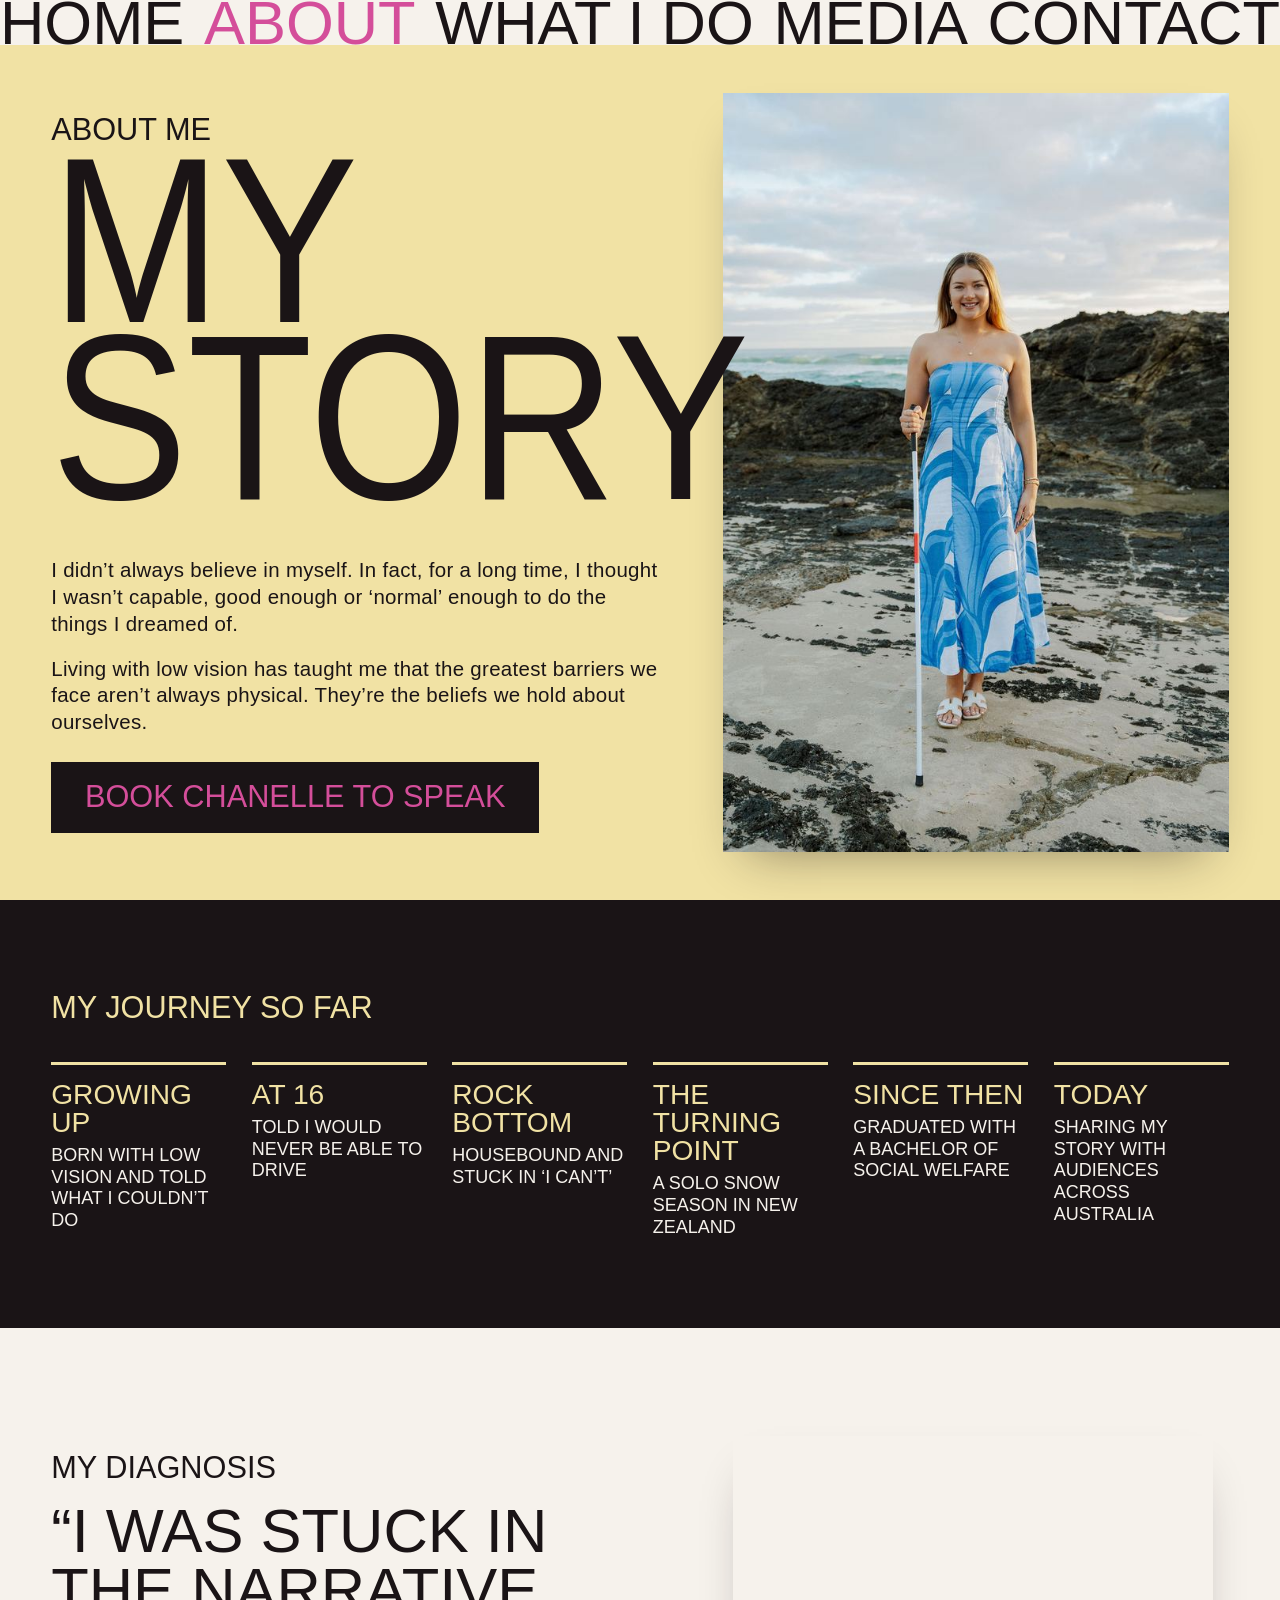
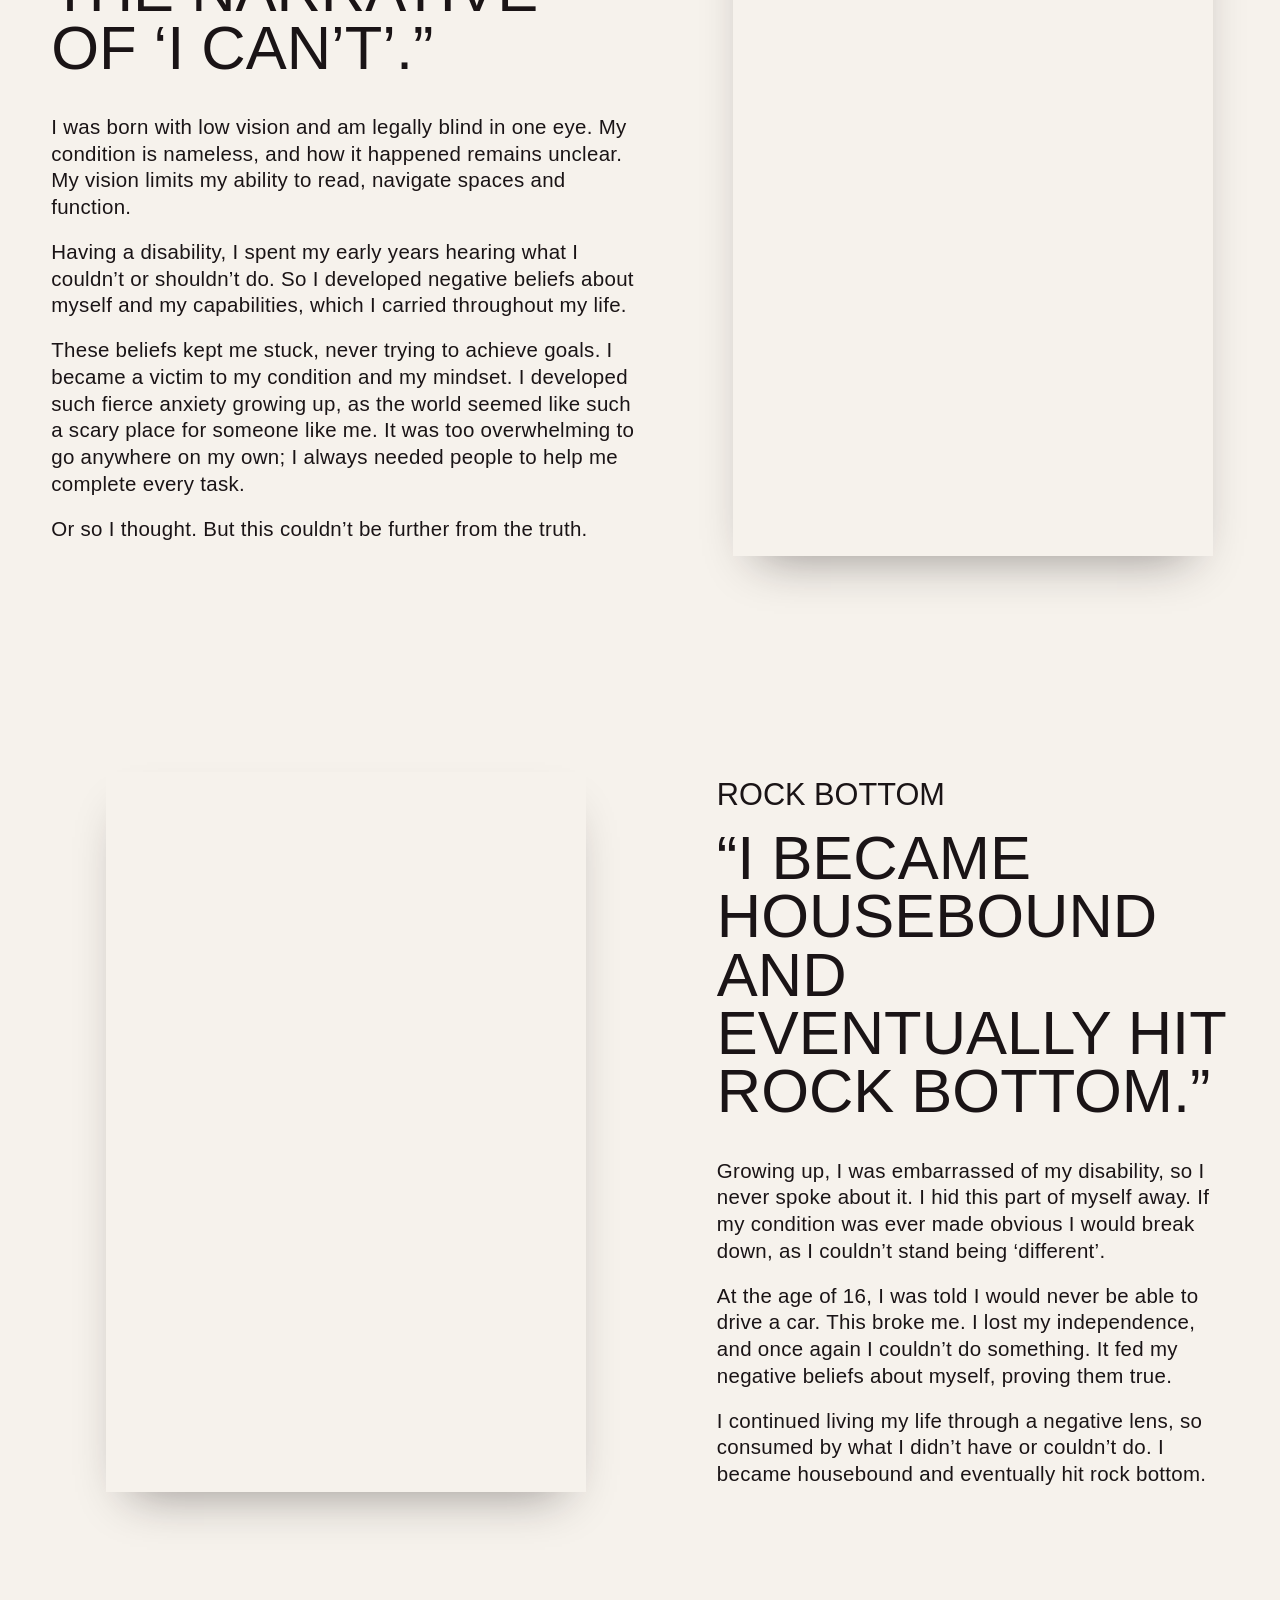
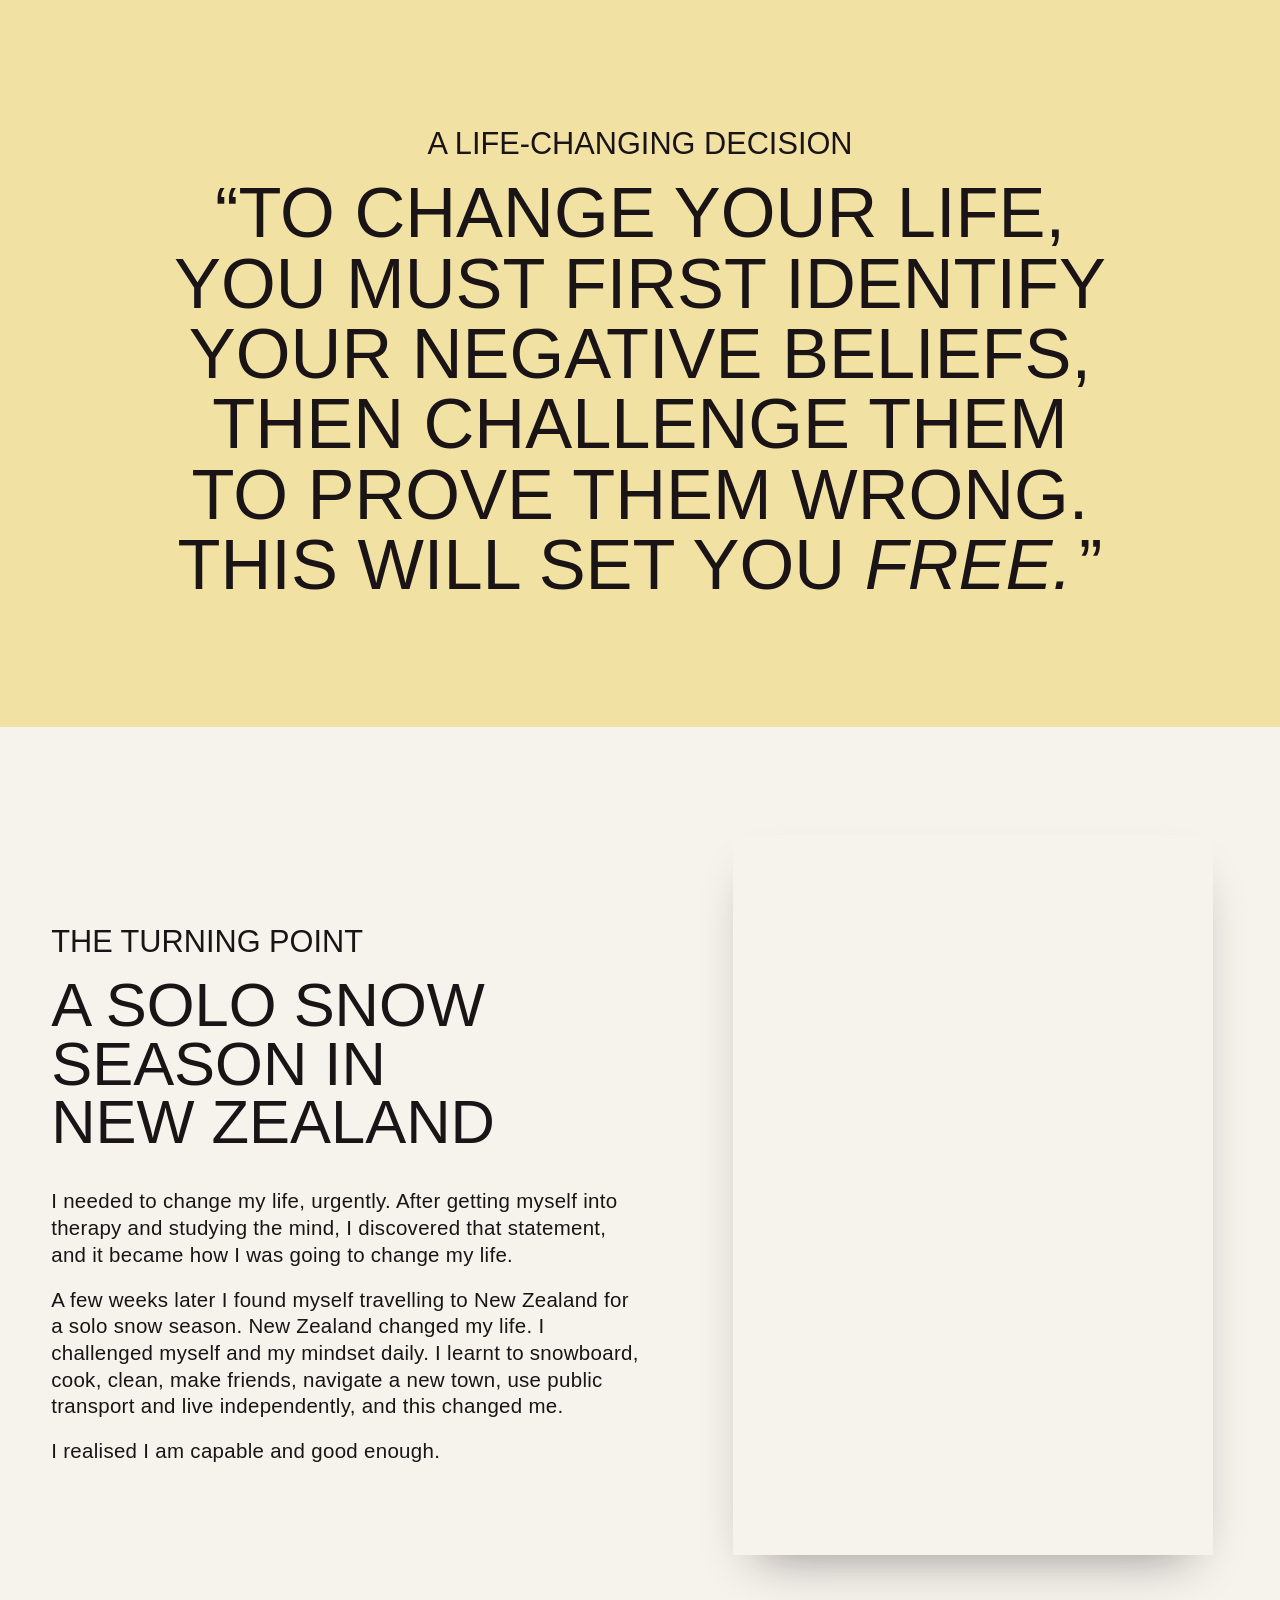
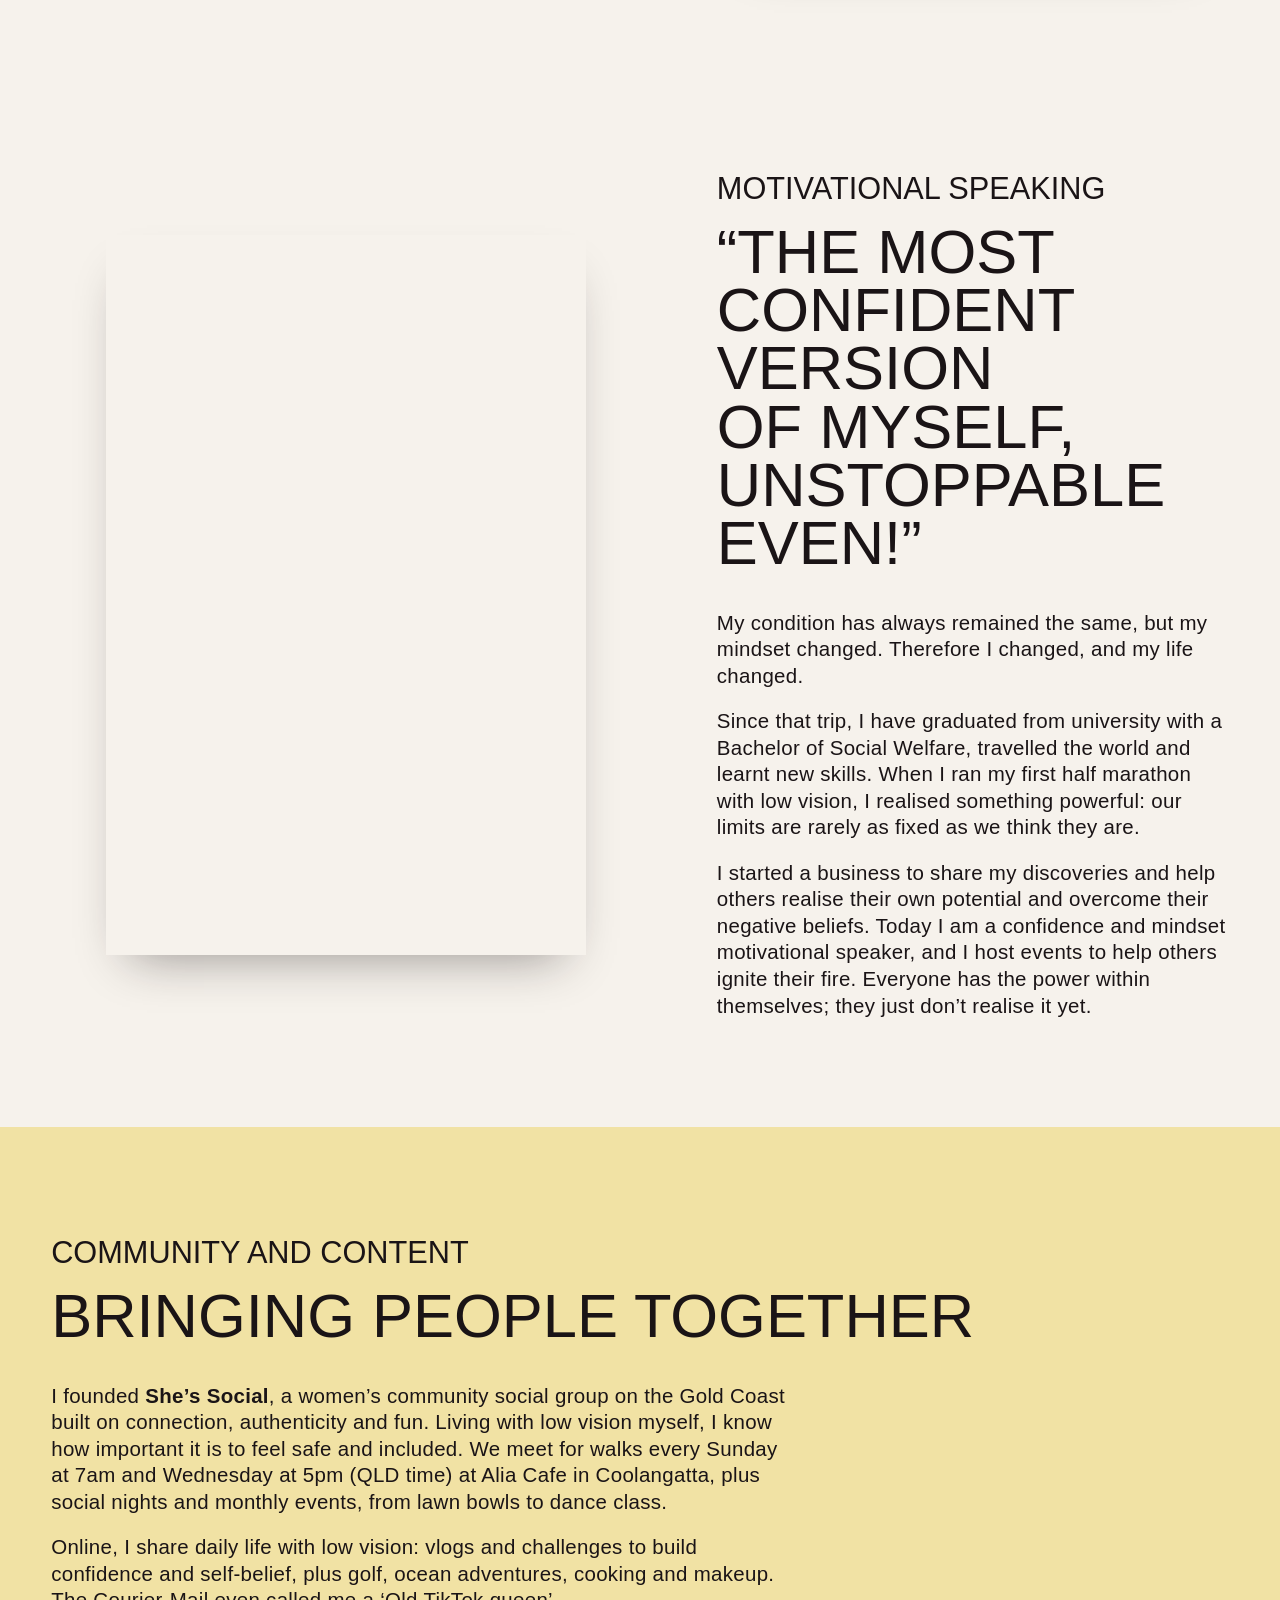
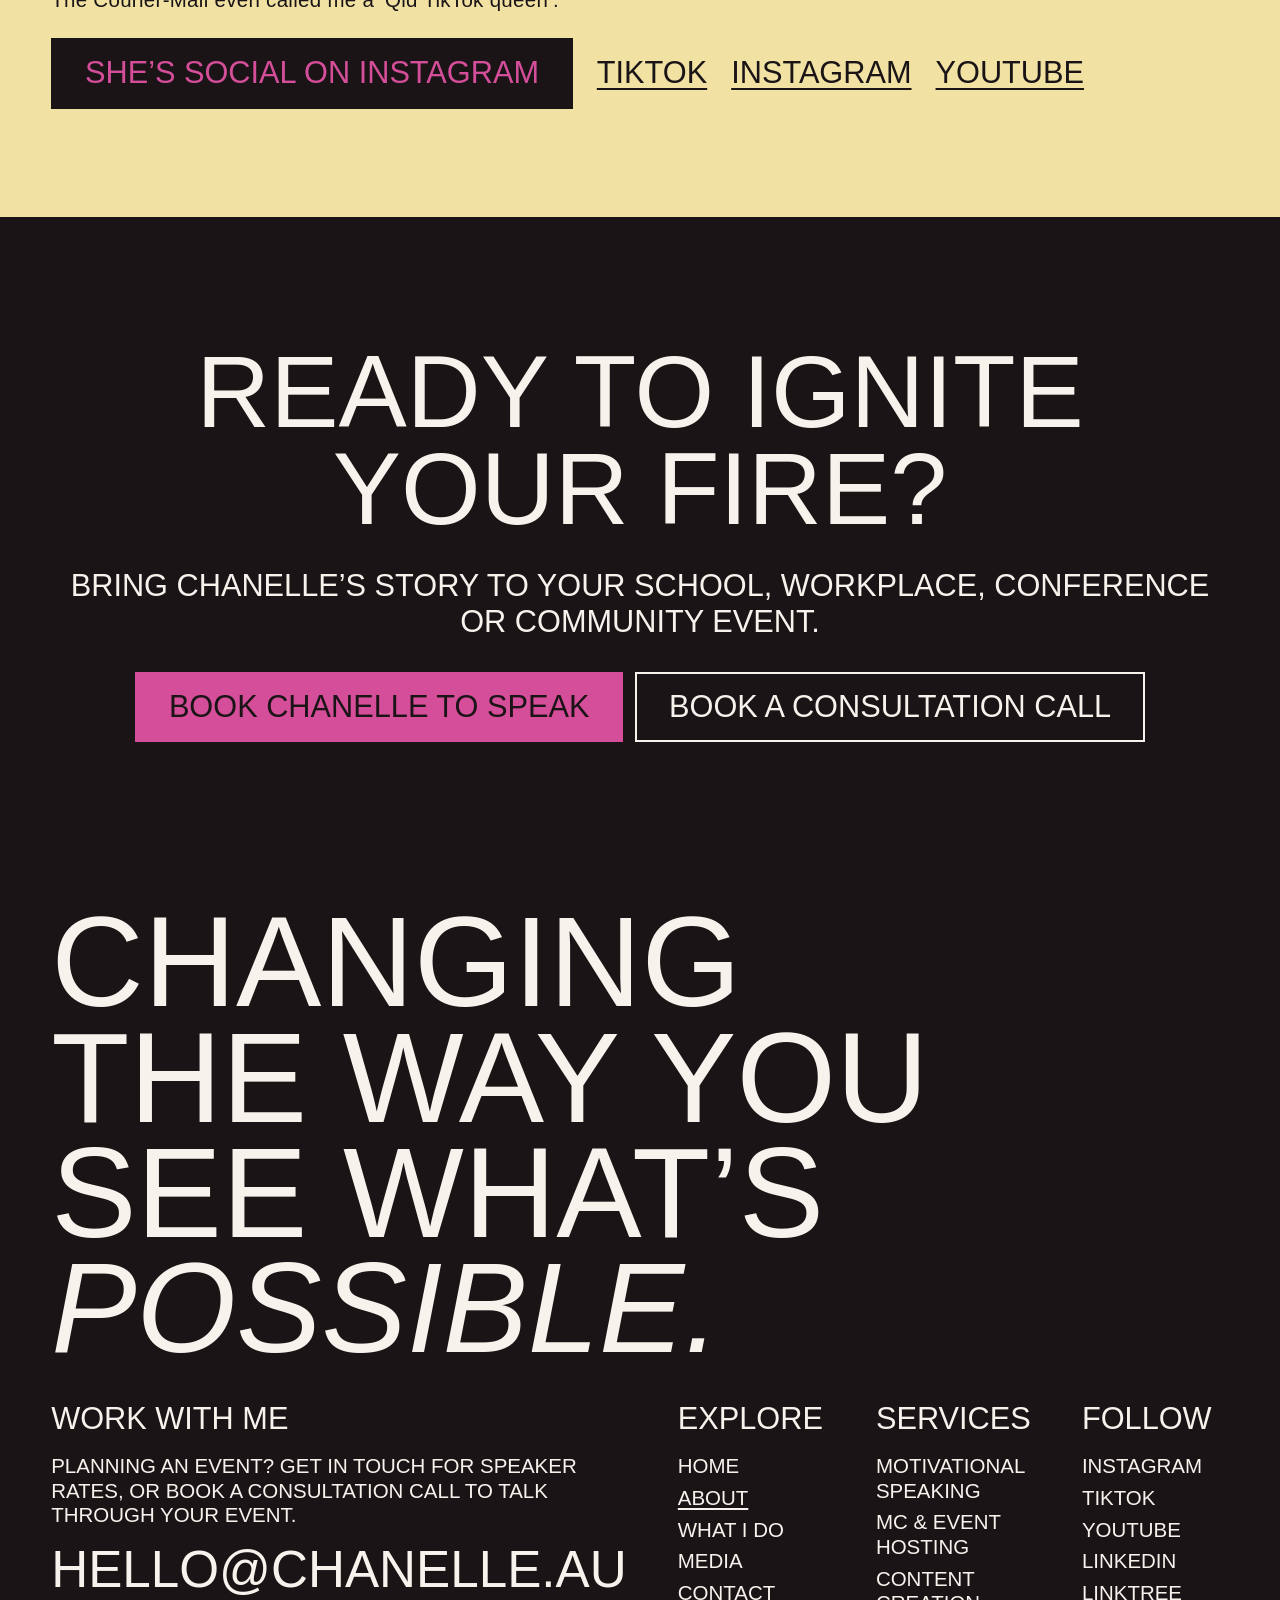
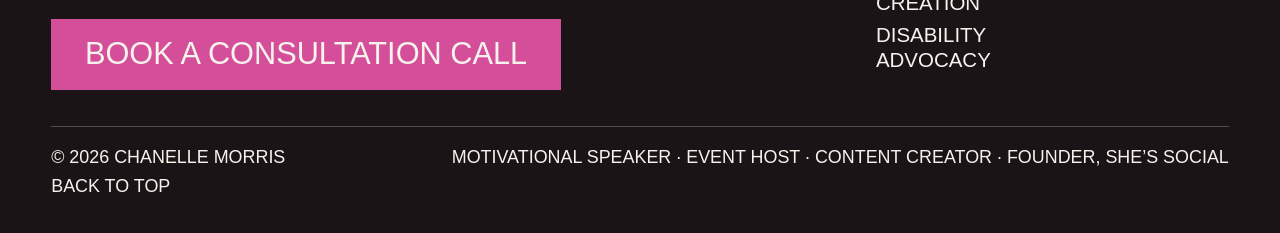
==== commit 8601ae28: "Swap in speaking/microphone photos, drop community photo grid, update She's Social copy Co-Authored-" ====
--- a/about.html
+++ b/about.html
@@ -167,7 +167,7 @@
         </div>
       </div>
       <figure class="chapter__photo">
-        <img src="images/photos/cane-stool-1024.jpg" srcset="images/photos/cane-stool-640.jpg 640w, images/photos/cane-stool-1024.jpg 1024w" sizes="(max-width: 700px) 100vw, 40vw" width="1024" height="1536" alt="Chanelle sitting on a stool on the rocks, holding her white cane" loading="lazy" decoding="async">
+        <img src="images/photos/speaking-wide-1024.jpg" srcset="images/photos/speaking-wide-640.jpg 640w, images/photos/speaking-wide-1024.jpg 1024w" sizes="(max-width: 700px) 100vw, 40vw" width="1024" height="1536" alt="Chanelle speaking into a microphone, reading from a notebook by the rocks" loading="lazy" decoding="async">
       </figure>
     </section>
 
@@ -185,11 +185,6 @@
           <li><a href="https://www.instagram.com/chanellemorriss/" target="_blank" rel="noopener">Instagram</a></li>
           <li><a href="https://www.youtube.com/@chanellemorriss" target="_blank" rel="noopener">YouTube</a></li>
         </ul>
-      </div>
-      <div class="community__photos">
-        <figure><img src="images/photos/beach-kick-1024.jpg" srcset="images/photos/beach-kick-640.jpg 640w, images/photos/beach-kick-1024.jpg 1024w" sizes="(max-width: 700px) 100vw, 33vw" width="1024" height="1536" alt="Chanelle kicking up her heel on the sand, laughing" loading="lazy" decoding="async"></figure>
-        <figure><img src="images/photos/rocks-laughing-1024.jpg" srcset="images/photos/rocks-laughing-640.jpg 640w, images/photos/rocks-laughing-1024.jpg 1024w" sizes="(max-width: 700px) 100vw, 33vw" width="1024" height="1536" alt="Chanelle laughing, sitting on the rocks by the sea" loading="lazy" decoding="async"></figure>
-        <figure><img src="images/photos/rocks-camera-1024.jpg" srcset="images/photos/rocks-camera-640.jpg 640w, images/photos/rocks-camera-1024.jpg 1024w" sizes="(max-width: 700px) 100vw, 33vw" width="1024" height="1536" alt="Chanelle beaming at the camera, sitting on the rocks in a pink dress" loading="lazy" decoding="async"></figure>
       </div>
     </section>
 
--- a/style.css
+++ b/style.css
@@ -1282,6 +1282,7 @@
 .page--what-i-do { --page-colour: var(--blue); }
 .page--media     { --page-colour: var(--green); }
 .contact-cta     { --page-colour: var(--pink); }
+.press           { --page-colour: var(--ink); }
 
 /* Long reading text is in sentence case so it's easy to read; headings,
    labels and short lines stay in capitals. */
@@ -1389,6 +1390,44 @@
   width: min(100%, (var(--screen-h) - 6rem) / 1.5);
 }
 
+/* Press (Home and Media): a page hero in ink, the newspaper page as its photo. */
+.press {
+  color: var(--off-white);
+}
+
+.press .page-hero__label {
+  color: var(--pink);
+}
+
+.press blockquote {
+  margin: 0;
+}
+
+.press .button:focus-visible {
+  outline-color: var(--off-white);
+}
+
+.press__credit {
+  margin: 1.25rem 0 0;
+  font-size: 1rem;
+  opacity: 0.75;
+}
+
+/* On Media it sits just above the ink call to action, so it takes the page's
+   green instead. */
+.page--media .press {
+  --page-colour: var(--green);
+  color: var(--ink);
+}
+
+.page--media .press .page-hero__label {
+  color: inherit;
+}
+
+.page--media .press .button:focus-visible {
+  outline-color: var(--ink);
+}
+
 /* --- Journey timeline ------------------------------------------------------- */
 
 .timeline {
@@ -1635,6 +1674,13 @@
 .card__link:focus-visible {
   outline: 2px solid var(--ink);
   outline-offset: 6px;
+}
+
+/* A featured card (her favourite speech) takes two columns where there's room. */
+@media (min-width: 900px) {
+  .card--featured {
+    grid-column: span 2;
+  }
 }
 
 /* Media is grouped by type; consecutive groups share the spacing. */
